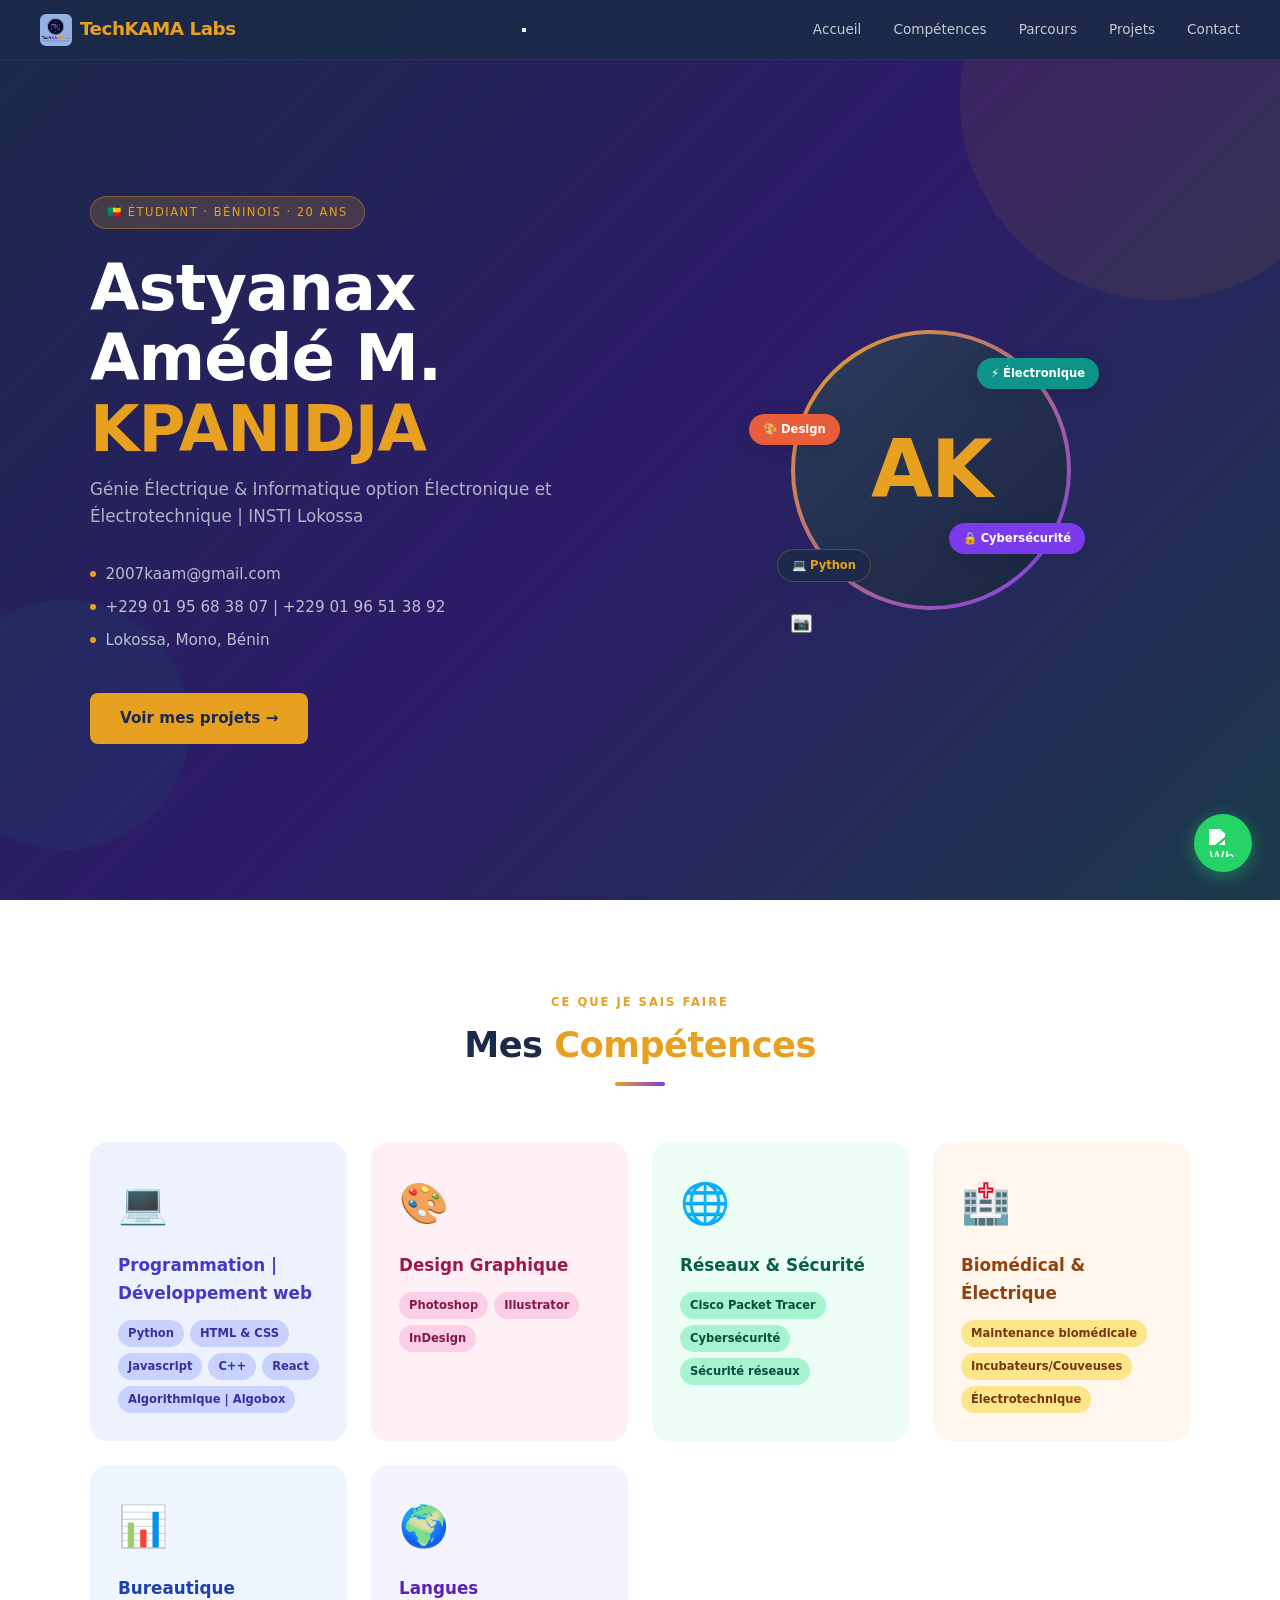
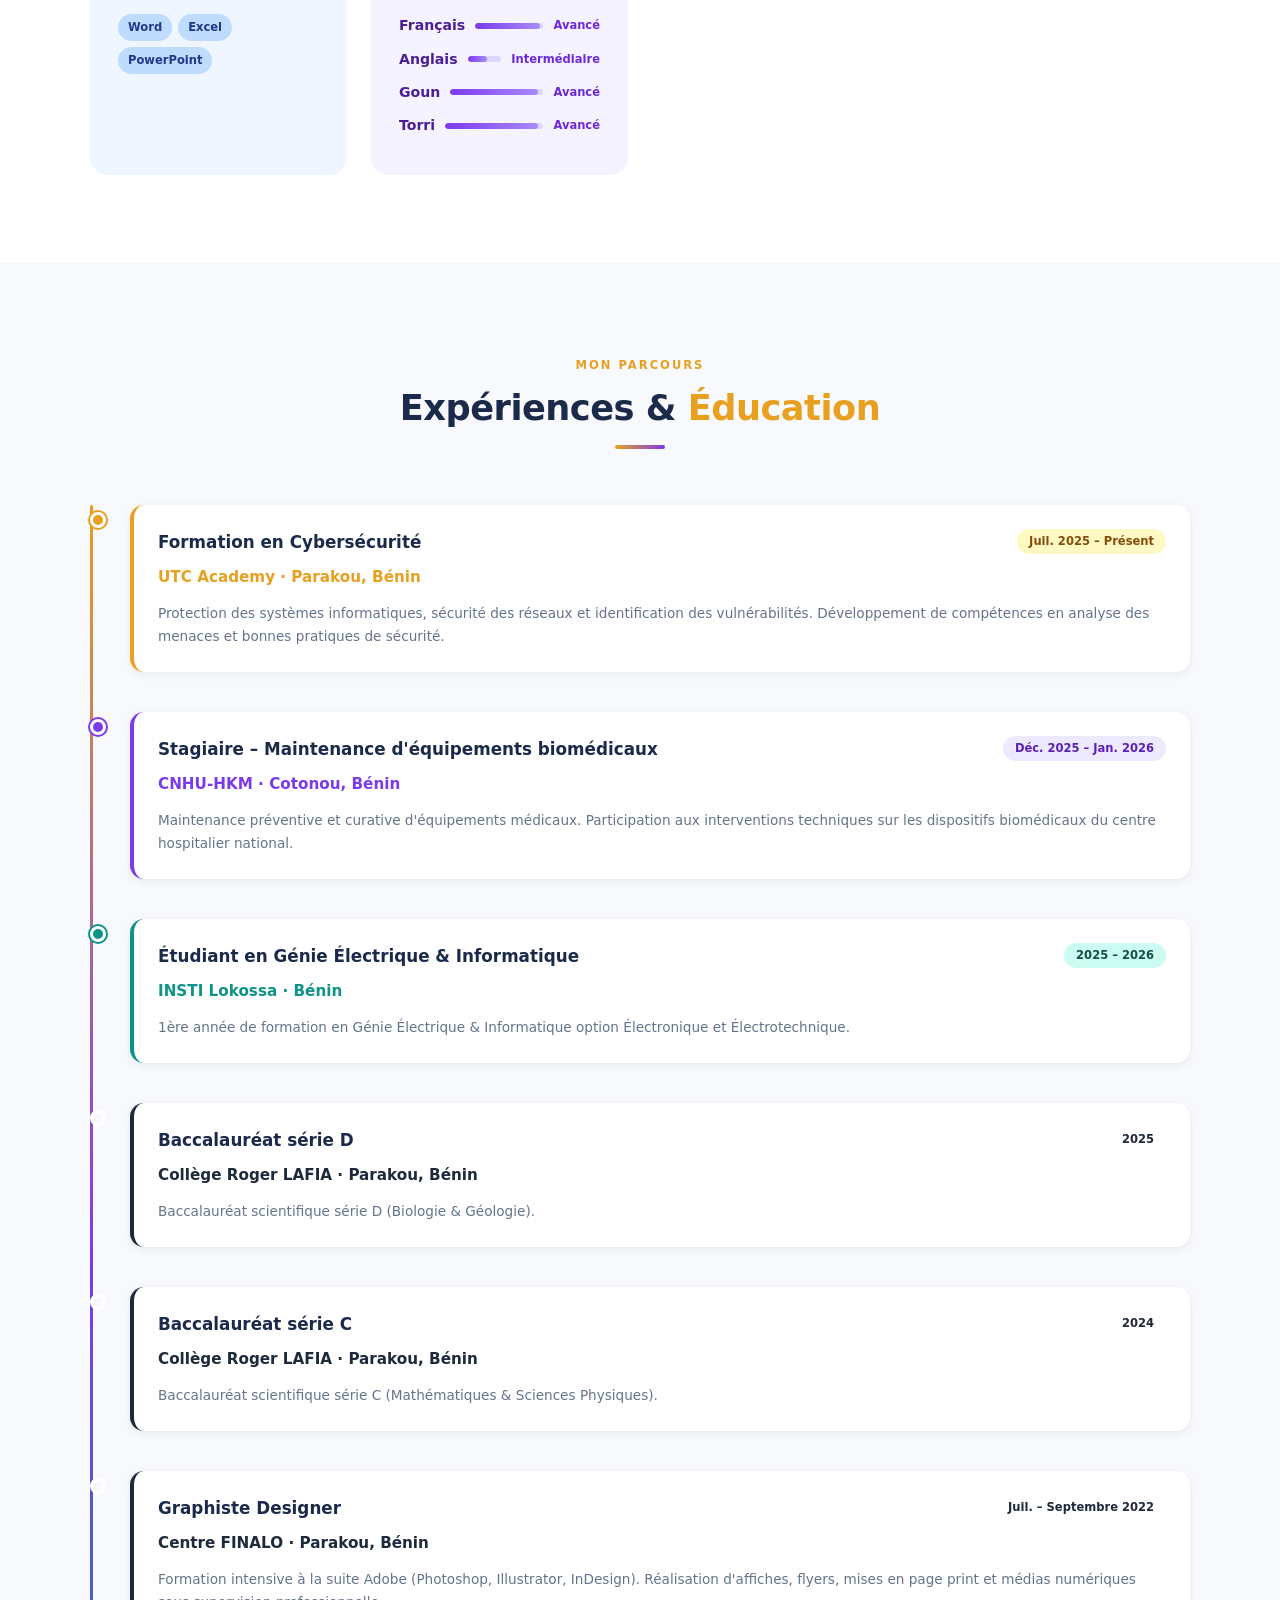
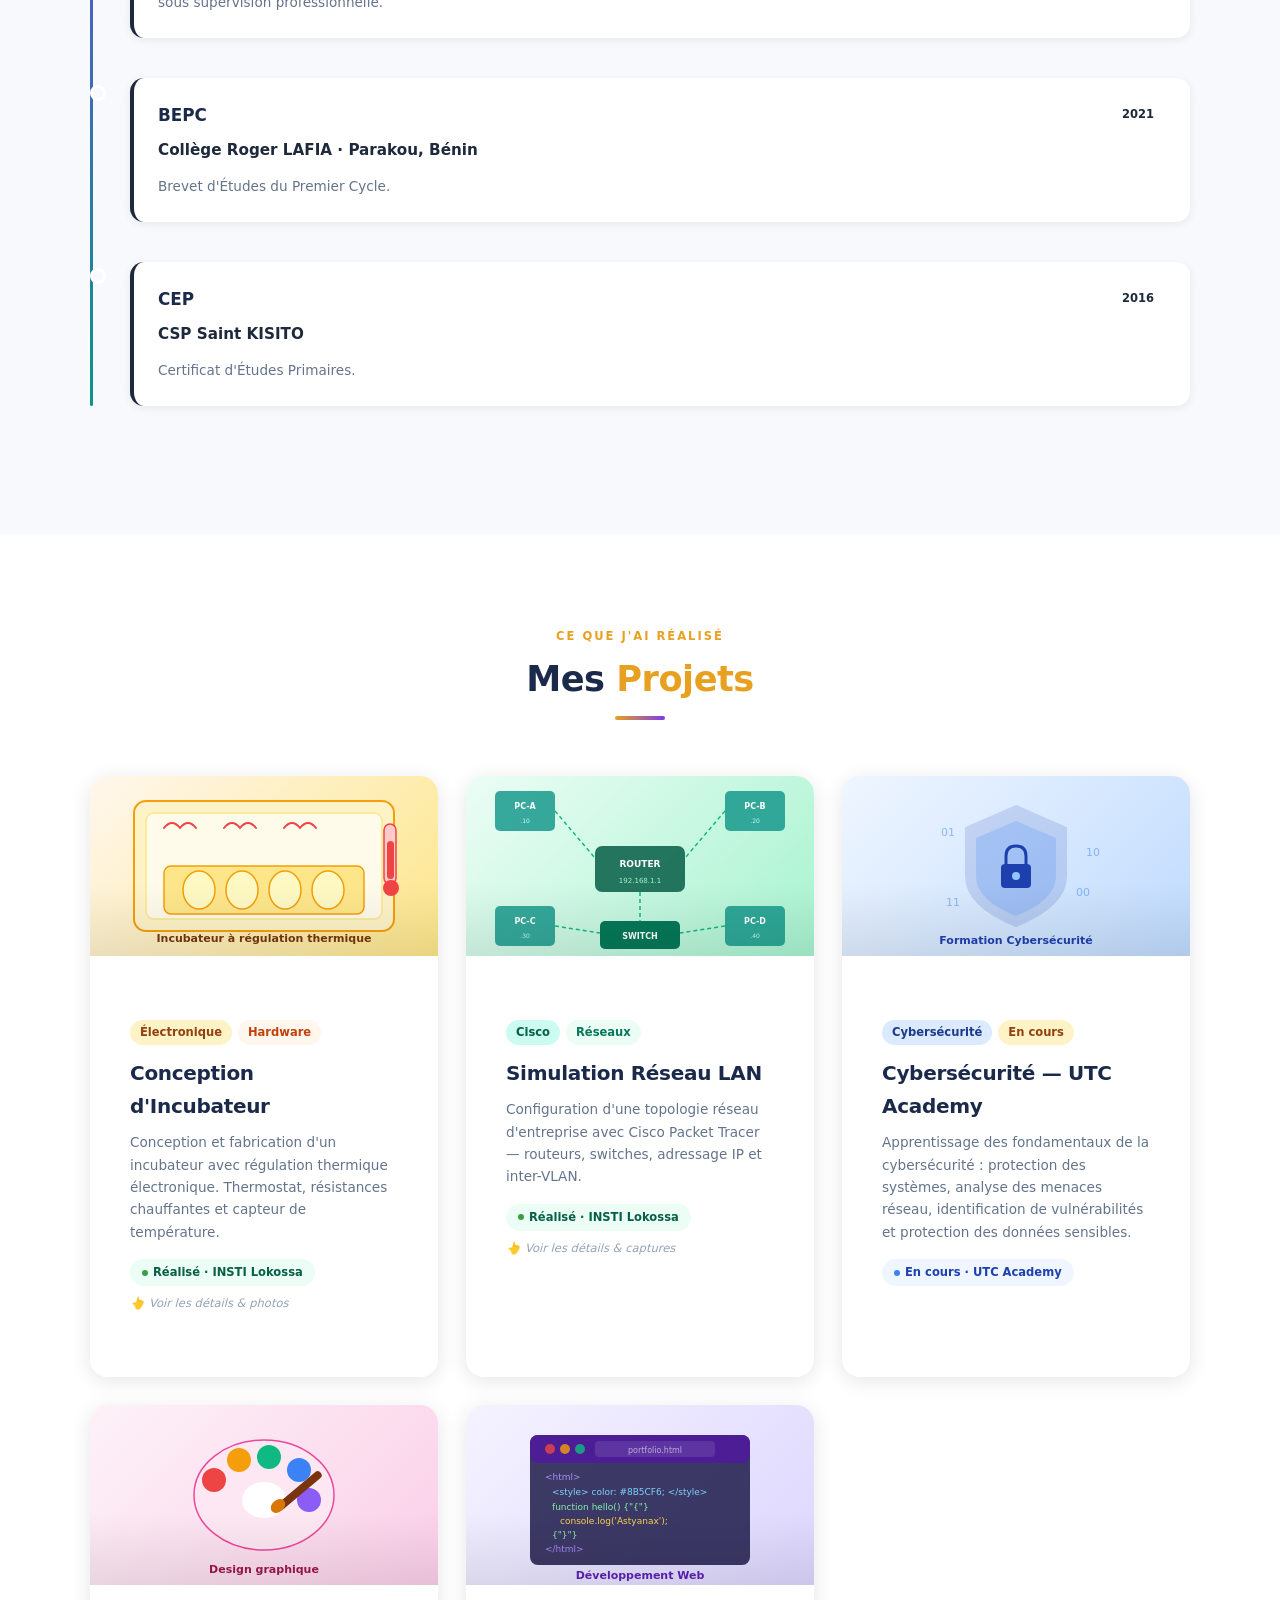
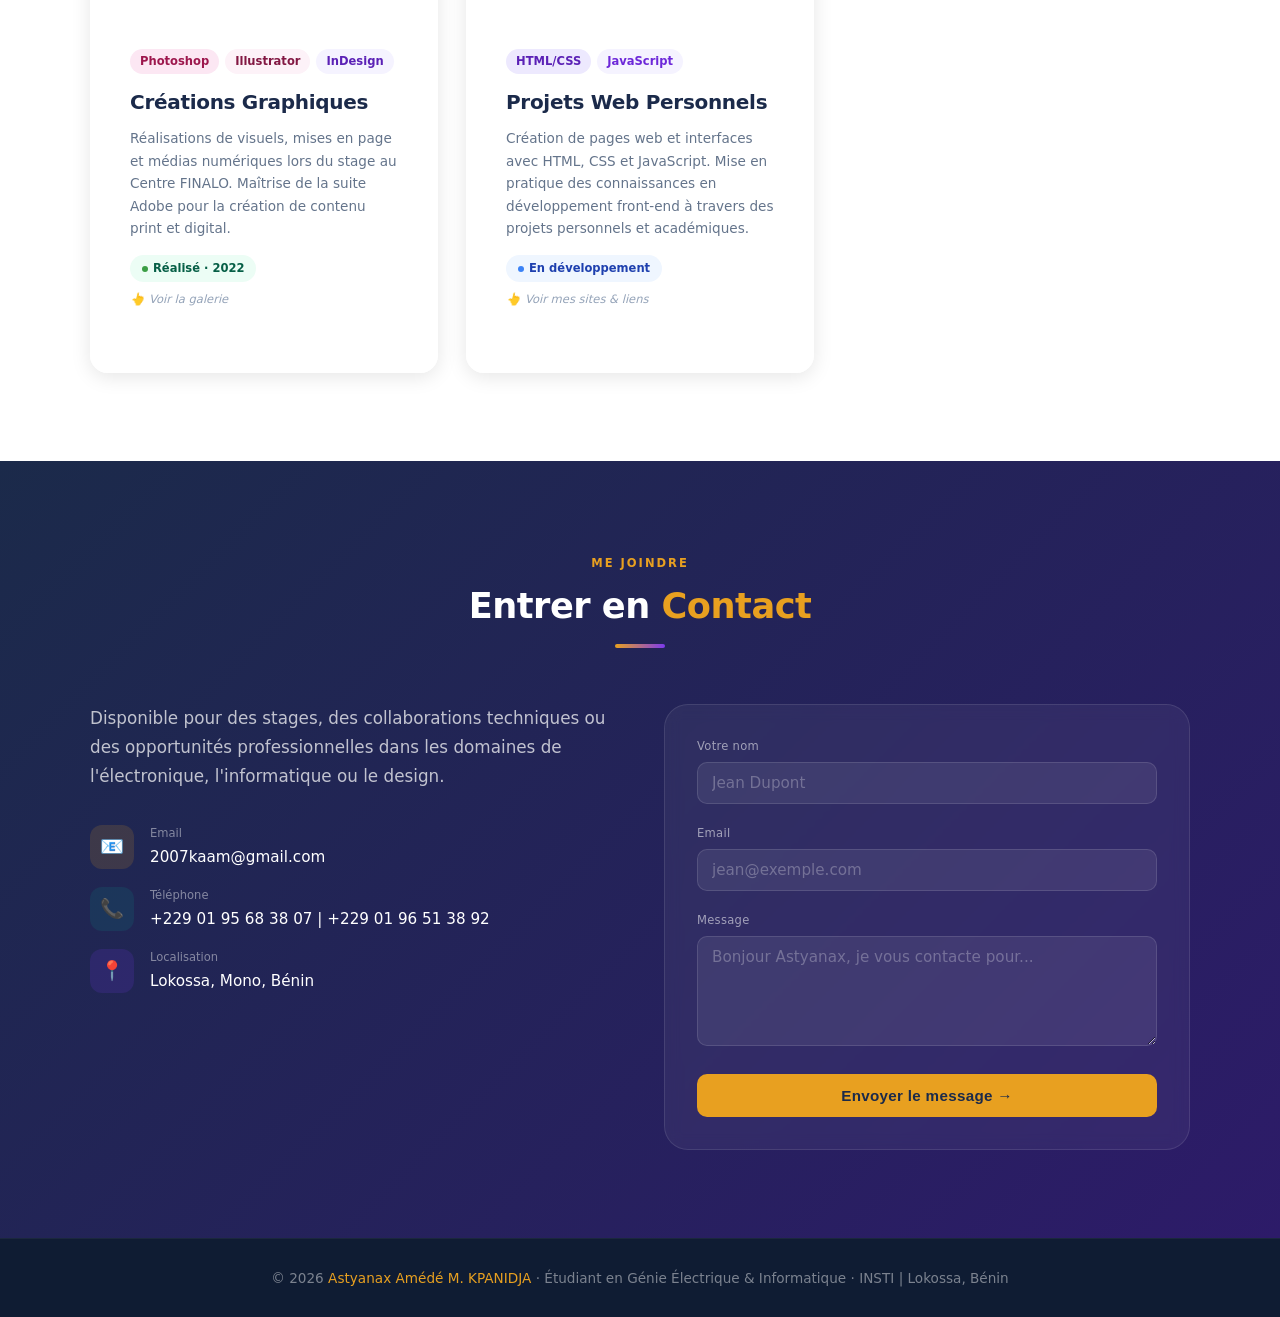
==== index.html @ 6ac546df "premier commit" ====
<!DOCTYPE html>
<html lang="fr">
<head>
<meta charset="UTF-8">
<meta name="viewport" content="width=device-width, initial-scale=1.0">
<title>Astyanax KPANIDJA — Portfolio</title>
<link rel="stylesheet" href="styles.css">
</head>
<body>

<nav>
  <div class="nav-logo">
    <img src="images/KAMA's Logo.png" alt="TechKAMA Labs" class="nav-logo-img">
    <span class="nav-logo-text">TechKAMA Labs</span>
  </div>
  <button class="nav-burger" id="navBurger" onclick="toggleMenu()" aria-label="Menu">
    <span></span><span></span><span></span>
  </button>
  <ul class="nav-links" id="navLinks">
    <li><a href="#accueil" onclick="closeMenu()">Accueil</a></li>
    <li><a href="#competences" onclick="closeMenu()">Compétences</a></li>
    <li><a href="#experiences" onclick="closeMenu()">Parcours</a></li>
    <li><a href="#projets" onclick="closeMenu()">Projets</a></li>
    <li><a href="#contact" onclick="closeMenu()">Contact</a></li>
  </ul>
</nav>

<!-- HERO -->
<section id="accueil">
  <div class="hero-bg-shapes">
    <div class="shape shape-1"></div>
    <div class="shape shape-2"></div>
    <div class="shape shape-3"></div>
  </div>
  <div class="hero-content">
    <div class="hero-text">
      <div class="hero-badge">🇧🇯 Étudiant · Béninois · 20 ans</div>
      <h1 class="hero-name">Astyanax Amédé M.<br><span>KPANIDJA</span></h1>
      <p class="hero-title">Génie Électrique & Informatique option Électronique et Électrotechnique | INSTI Lokossa</p>
      <div class="hero-contacts">
        <div class="hero-contact-item"><span class="dot"></span>2007kaam@gmail.com</div>
        <div class="hero-contact-item"><span class="dot"></span>+229 01 95 68 38 07 | +229 01 96 51 38 92</div>
        <div class="hero-contact-item"><span class="dot"></span>Lokossa, Mono, Bénin</div>
      </div>
      <a href="#projets" class="hero-cta">Voir mes projets →</a>
    </div>
    <div class="hero-visual">
      <div style="position:relative; width:280px; height:280px;">
        <div class="avatar-ring">
          <!-- Photo de profil : remplace le texte "AK" par une vraie photo si tu en as une -->
          <div class="avatar-inner" id="avatarInner">AK</div>
        </div>
        <!-- Bouton discret pour changer la photo -->
        <button class="avatar-change-btn" onclick="document.getElementById('avatarFileInput').click()" title="Changer la photo">📷</button>
        <input type="file" id="avatarFileInput" accept="image/*" style="display:none">
        <div class="floating-badges">
          <div class="fbadge fbadge-1">⚡ Électronique</div>
          <div class="fbadge fbadge-2">🔒 Cybersécurité</div>
          <div class="fbadge fbadge-3">🎨 Design</div>
          <div class="fbadge fbadge-4">💻 Python</div>
        </div>
      </div>
    </div>
  </div>
</section>

<!-- COMPÉTENCES -->
<section id="competences">
  <div class="container">
    <div class="section-header">
      <div class="section-tag">Ce que je sais faire</div>
      <h2 class="section-title">Mes <span>Compétences</span></h2>
      <div class="divider"></div>
    </div>
    <div class="skills-grid">
      <div class="skill-card card-dev">
        <div class="skill-card-icon">💻</div>
        <div class="skill-card-title">Programmation | Développement web</div>
        <div class="skill-tags">
          <span class="skill-tag">Python</span>
          <span class="skill-tag">HTML & CSS</span>
          <span class="skill-tag">Javascript</span>
          <span class="skill-tag">C++</span>
          <span class="skill-tag">React</span>
          <span class="skill-tag">Algorithmique | Algobox</span>
        </div>
      </div>
      <div class="skill-card card-design">
        <div class="skill-card-icon">🎨</div>
        <div class="skill-card-title">Design Graphique</div>
        <div class="skill-tags">
          <span class="skill-tag">Photoshop</span>
          <span class="skill-tag">Illustrator</span>
          <span class="skill-tag">InDesign</span>
        </div>
      </div>
      <div class="skill-card card-reseau">
        <div class="skill-card-icon">🌐</div>
        <div class="skill-card-title">Réseaux & Sécurité</div>
        <div class="skill-tags">
          <span class="skill-tag">Cisco Packet Tracer</span>
          <span class="skill-tag">Cybersécurité</span>
          <span class="skill-tag">Sécurité réseaux</span>
        </div>
      </div>
      <div class="skill-card card-bio">
        <div class="skill-card-icon">🏥</div>
        <div class="skill-card-title">Biomédical & Électrique</div>
        <div class="skill-tags">
          <span class="skill-tag">Maintenance biomédicale</span>
          <span class="skill-tag">Incubateurs/Couveuses</span>
          <span class="skill-tag">Électrotechnique</span>
        </div>
      </div>
      <div class="skill-card card-office">
        <div class="skill-card-icon">📊</div>
        <div class="skill-card-title">Bureautique</div>
        <div class="skill-tags">
          <span class="skill-tag">Word</span>
          <span class="skill-tag">Excel</span>
          <span class="skill-tag">PowerPoint</span>
        </div>
      </div>
      <div class="skill-card card-langues">
        <div class="skill-card-icon">🌍</div>
        <div class="skill-card-title">Langues</div>
        <div class="lang-row">
          <span class="lang-name">Français</span>
          <div class="lang-bar"><div class="lang-fill" style="width:95%"></div></div>
          <span class="lang-level">Avancé</span>
        </div>
        <div class="lang-row">
          <span class="lang-name">Anglais</span>
          <div class="lang-bar"><div class="lang-fill" style="width:55%"></div></div>
          <span class="lang-level">Intermédiaire</span>
        </div>
        <div class="lang-row">
          <span class="lang-name">Goun</span>
          <div class="lang-bar"><div class="lang-fill" style="width:95%"></div></div>
          <span class="lang-level">Avancé</span>
        </div>
        <div class="lang-row">
          <span class="lang-name">Torri</span>
          <div class="lang-bar"><div class="lang-fill" style="width:95%"></div></div>
          <span class="lang-level">Avancé</span>
        </div>
      </div>
    </div>
  </div>
</section>

<!-- EXPÉRIENCES + ÉDUCATION -->
<section id="experiences">
  <div class="container">
    <div class="section-header">
      <div class="section-tag">Mon parcours</div>
      <h2 class="section-title">Expériences & <span>Éducation</span></h2>
      <div class="divider"></div>
    </div>

    <div class="timeline">
      <div class="timeline-item">
        <div class="timeline-dot tl-dot-gold"></div>
        <div class="timeline-card tl-gold">
          <div class="tl-header">
            <div class="tl-title">Formation en Cybersécurité</div>
            <div class="tl-date tl-date-gold">Juil. 2025 – Présent</div>
          </div>
          <div class="tl-org tl-org-gold">UTC Academy · Parakou, Bénin</div>
          <p class="tl-desc">Protection des systèmes informatiques, sécurité des réseaux et identification des vulnérabilités. Développement de compétences en analyse des menaces et bonnes pratiques de sécurité.</p>
        </div>
      </div>

      <div class="timeline-item">
        <div class="timeline-dot tl-dot-purple"></div>
        <div class="timeline-card tl-purple">
          <div class="tl-header">
            <div class="tl-title">Stagiaire – Maintenance d'équipements biomédicaux</div>
            <div class="tl-date tl-date-purple">Déc. 2025 – Jan. 2026</div>
          </div>
          <div class="tl-org tl-org-purple">CNHU-HKM · Cotonou, Bénin</div>
          <p class="tl-desc">Maintenance préventive et curative d'équipements médicaux. Participation aux interventions techniques sur les dispositifs biomédicaux du centre hospitalier national.</p>
        </div>
      </div>

      <div class="timeline-item">
        <div class="timeline-dot tl-dot-teal"></div>
        <div class="timeline-card tl-teal">
          <div class="tl-header">
            <div class="tl-title">Étudiant en Génie Électrique & Informatique</div>
            <div class="tl-date tl-date-teal">2025 – 2026</div>
          </div>
          <div class="tl-org tl-org-teal">INSTI Lokossa · Bénin</div>
          <p class="tl-desc">1ère année de formation en Génie Électrique & Informatique option Électronique et Électrotechnique.</p>
        </div>
      </div>

      <div class="timeline-item">
        <div class="timeline-dot tl-dot-navy"></div>
        <div class="timeline-card tl-navy">
          <div class="tl-header">
            <div class="tl-title">Baccalauréat série D</div>
            <div class="tl-date tl-date-navy">2025</div>
          </div>
          <div class="tl-org tl-org-navy">Collège Roger LAFIA · Parakou, Bénin</div>
          <p class="tl-desc">Baccalauréat scientifique série D (Biologie & Géologie).</p>
        </div>
      </div>

      <div class="timeline-item">
        <div class="timeline-dot tl-dot-navy"></div>
        <div class="timeline-card tl-navy">
          <div class="tl-header">
            <div class="tl-title">Baccalauréat série C</div>
            <div class="tl-date tl-date-navy">2024</div>
          </div>
          <div class="tl-org tl-org-navy">Collège Roger LAFIA · Parakou, Bénin</div>
          <p class="tl-desc">Baccalauréat scientifique série C (Mathématiques & Sciences Physiques).</p>
        </div>
      </div>

      <div class="timeline-item">
        <div class="timeline-dot tl-dot-pink"></div>
        <div class="timeline-card tl-pink">
          <div class="tl-header">
            <div class="tl-title">Graphiste Designer</div>
            <div class="tl-date tl-date-pink">Juil. – Septembre 2022</div>
          </div>
          <div class="tl-org tl-org-pink">Centre FINALO · Parakou, Bénin</div>
          <p class="tl-desc">Formation intensive à la suite Adobe (Photoshop, Illustrator, InDesign). Réalisation d'affiches, flyers, mises en page print et médias numériques sous supervision professionnelle.</p>
        </div>
      </div>

      <div class="timeline-item">
        <div class="timeline-dot tl-dot-navy"></div>
        <div class="timeline-card tl-navy">
          <div class="tl-header">
            <div class="tl-title">BEPC</div>
            <div class="tl-date tl-date-navy">2021</div>
          </div>
          <div class="tl-org tl-org-navy">Collège Roger LAFIA · Parakou, Bénin</div>
          <p class="tl-desc">Brevet d'Études du Premier Cycle.</p>
        </div>
      </div>

      <div class="timeline-item">
        <div class="timeline-dot tl-dot-navy"></div>
        <div class="timeline-card tl-navy">
          <div class="tl-header">
            <div class="tl-title">CEP</div>
            <div class="tl-date tl-date-navy">2016</div>
          </div>
          <div class="tl-org tl-org-navy">CSP Saint KISITO</div>
          <p class="tl-desc">Certificat d'Études Primaires.</p>
        </div>
      </div>

    </div>
  </div>
</section>

<!-- PROJETS -->
<section id="projets">
  <div class="container">
    <div class="section-header">
      <div class="section-tag">Ce que j'ai réalisé</div>
      <h2 class="section-title">Mes <span>Projets</span></h2>
      <div class="divider"></div>
    </div>
    <div class="projects-grid">

      <!-- Incubateur -->
      <a href="projet_incubateur.html" class="project-card">
        <div class="project-visual" style="background: linear-gradient(135deg, #FFF7ED, #FDE68A);">
          <svg viewBox="0 0 320 180" xmlns="http://www.w3.org/2000/svg">
            <rect x="30" y="25" width="260" height="130" rx="12" fill="#FEF3C7" stroke="#F59E0B" stroke-width="2"/>
            <rect x="42" y="37" width="236" height="106" rx="8" fill="#FFFBEB" stroke="#FDE68A" stroke-width="1.5"/>
            <path d="M60 52 Q68 42 76 52 Q84 42 92 52" stroke="#EF4444" stroke-width="2" fill="none" stroke-linecap="round"/>
            <path d="M120 52 Q128 42 136 52 Q144 42 152 52" stroke="#EF4444" stroke-width="2" fill="none" stroke-linecap="round"/>
            <path d="M180 52 Q188 42 196 52 Q204 42 212 52" stroke="#EF4444" stroke-width="2" fill="none" stroke-linecap="round"/>
            <rect x="60" y="90" width="200" height="48" rx="7" fill="#FDE68A" stroke="#F59E0B" stroke-width="1.5"/>
            <ellipse cx="95" cy="114" rx="16" ry="19" fill="#FEF9C3" stroke="#F59E0B" stroke-width="1.5"/>
            <ellipse cx="138" cy="114" rx="16" ry="19" fill="#FEF9C3" stroke="#F59E0B" stroke-width="1.5"/>
            <ellipse cx="181" cy="114" rx="16" ry="19" fill="#FEF9C3" stroke="#F59E0B" stroke-width="1.5"/>
            <ellipse cx="224" cy="114" rx="16" ry="19" fill="#FEF9C3" stroke="#F59E0B" stroke-width="1.5"/>
            <rect x="280" y="48" width="12" height="60" rx="6" fill="#FECACA" stroke="#EF4444" stroke-width="1.5"/>
            <rect x="283" y="65" width="7" height="38" rx="3.5" fill="#EF4444"/>
            <circle cx="287" cy="112" r="8" fill="#EF4444"/>
            <text x="160" y="166" fill="#78350F" font-size="11" text-anchor="middle" font-weight="800">Incubateur à régulation thermique</text>
          </svg>
        </div>
        <div class="project-body">
          <div class="project-tags">
            <span class="project-tag" style="background:#FEF3C7; color:#92400E;">Électronique</span>
            <span class="project-tag" style="background:#FFF7ED; color:#C2410C;">Hardware</span>
          </div>
          <div class="project-name">Conception d'Incubateur</div>
          <p class="project-desc">Conception et fabrication d'un incubateur avec régulation thermique électronique. Thermostat, résistances chauffantes et capteur de température.</p>
          <div class="project-status status-done"><span class="status-dot dot-done"></span>Réalisé · INSTI Lokossa</div>
          <div class="click-hint"><span class="click-hint-icon">👆</span>Voir les détails & photos</div>
        </div>
      </a>

      <!-- Réseau -->
      <a href="projet_reseau.html" class="project-card">
        <div class="project-visual" style="background: linear-gradient(135deg, #ECFDF5, #A7F3D0);">
          <svg viewBox="0 0 320 180" xmlns="http://www.w3.org/2000/svg">
            <rect x="115" y="70" width="90" height="46" rx="7" fill="#065F46" opacity="0.85"/>
            <text x="160" y="91" fill="#fff" font-size="9" text-anchor="middle" font-weight="700">ROUTER</text>
            <text x="160" y="107" fill="#A7F3D0" font-size="7" text-anchor="middle">192.168.1.1</text>
            <rect x="120" y="145" width="80" height="28" rx="5" fill="#047857"/>
            <text x="160" y="163" fill="#fff" font-size="8" text-anchor="middle" font-weight="600">SWITCH</text>
            <rect x="15" y="15" width="60" height="40" rx="5" fill="#0D9488" opacity="0.8"/>
            <text x="45" y="33" fill="#fff" font-size="8" text-anchor="middle" font-weight="600">PC-A</text>
            <text x="45" y="47" fill="#CCFBF1" font-size="6" text-anchor="middle">.10</text>
            <rect x="245" y="15" width="60" height="40" rx="5" fill="#0D9488" opacity="0.8"/>
            <text x="275" y="33" fill="#fff" font-size="8" text-anchor="middle" font-weight="600">PC-B</text>
            <text x="275" y="47" fill="#CCFBF1" font-size="6" text-anchor="middle">.20</text>
            <rect x="15" y="130" width="60" height="40" rx="5" fill="#0D9488" opacity="0.8"/>
            <text x="45" y="148" fill="#fff" font-size="8" text-anchor="middle" font-weight="600">PC-C</text>
            <text x="45" y="162" fill="#CCFBF1" font-size="6" text-anchor="middle">.30</text>
            <rect x="245" y="130" width="60" height="40" rx="5" fill="#0D9488" opacity="0.8"/>
            <text x="275" y="148" fill="#fff" font-size="8" text-anchor="middle" font-weight="600">PC-D</text>
            <text x="275" y="162" fill="#CCFBF1" font-size="6" text-anchor="middle">.40</text>
            <line x1="75" y1="35" x2="115" y2="82" stroke="#10B981" stroke-width="1.5" stroke-dasharray="4,3"/>
            <line x1="245" y1="35" x2="205" y2="82" stroke="#10B981" stroke-width="1.5" stroke-dasharray="4,3"/>
            <line x1="75" y1="150" x2="120" y2="157" stroke="#10B981" stroke-width="1.5" stroke-dasharray="4,3"/>
            <line x1="245" y1="150" x2="200" y2="157" stroke="#10B981" stroke-width="1.5" stroke-dasharray="4,3"/>
            <line x1="160" y1="116" x2="160" y2="145" stroke="#10B981" stroke-width="1.5" stroke-dasharray="4,3"/>
          </svg>
        </div>
        <div class="project-body">
          <div class="project-tags">
            <span class="project-tag" style="background:#CCFBF1; color:#065F46;">Cisco</span>
            <span class="project-tag" style="background:#ECFDF5; color:#047857;">Réseaux</span>
          </div>
          <div class="project-name">Simulation Réseau LAN</div>
          <p class="project-desc">Configuration d'une topologie réseau d'entreprise avec Cisco Packet Tracer — routeurs, switches, adressage IP et inter-VLAN.</p>
          <div class="project-status status-done"><span class="status-dot dot-done"></span>Réalisé · INSTI Lokossa</div>
          <div class="click-hint"><span class="click-hint-icon">👆</span>Voir les détails & captures</div>
        </div>
      </a>

      <!-- Cybersécurité -->
      <div class="project-card project-card-nolink">
        <div class="project-visual" style="background: linear-gradient(135deg, #EFF6FF, #BFDBFE);">
          <svg viewBox="0 0 320 180" xmlns="http://www.w3.org/2000/svg">
            <path d="M160 30 L210 52 L210 100 Q210 130 160 150 Q110 130 110 100 L110 52 Z" fill="#1E40AF" opacity="0.15" stroke="#1E40AF" stroke-width="2"/>
            <path d="M160 45 L200 62 L200 100 Q200 124 160 140 Q120 124 120 100 L120 62 Z" fill="#3B82F6" opacity="0.2"/>
            <rect x="145" y="88" width="30" height="24" rx="4" fill="#1E40AF"/>
            <path d="M150 88 L150 80 Q150 70 160 70 Q170 70 170 80 L170 88" fill="none" stroke="#1E40AF" stroke-width="3" stroke-linecap="round"/>
            <circle cx="160" cy="100" r="4" fill="#93C5FD"/>
            <text x="85" y="60" fill="#3B82F6" font-size="11" opacity="0.5">01</text>
            <text x="230" y="80" fill="#3B82F6" font-size="11" opacity="0.5">10</text>
            <text x="90" y="130" fill="#3B82F6" font-size="11" opacity="0.5">11</text>
            <text x="220" y="120" fill="#3B82F6" font-size="11" opacity="0.5">00</text>
            <text x="160" y="168" fill="#1E40AF" font-size="11" text-anchor="middle" font-weight="700">Formation Cybersécurité</text>
          </svg>
        </div>
        <div class="project-body">
          <div class="project-tags">
            <span class="project-tag" style="background:#DBEAFE; color:#1E3A8A;">Cybersécurité</span>
            <span class="project-tag" style="background:#FEF3C7; color:#92400E;">En cours</span>
          </div>
          <div class="project-name">Cybersécurité — UTC Academy</div>
          <p class="project-desc">Apprentissage des fondamentaux de la cybersécurité : protection des systèmes, analyse des menaces réseau, identification de vulnérabilités et protection des données sensibles.</p>
          <div class="project-status status-progress"><span class="status-dot dot-progress"></span>En cours · UTC Academy</div>
        </div>
      </div>

      <!-- Design graphique -->
      <a href="projet_design.html" class="project-card">
        <div class="project-visual" style="background: linear-gradient(135deg, #FDF2F8, #FBCFE8);">
          <svg viewBox="0 0 320 180" xmlns="http://www.w3.org/2000/svg">
            <ellipse cx="160" cy="90" rx="70" ry="55" fill="#FCE7F3" stroke="#EC4899" stroke-width="1.5"/>
            <ellipse cx="160" cy="95" rx="22" ry="18" fill="white"/>
            <circle cx="110" cy="75" r="12" fill="#EF4444"/>
            <circle cx="135" cy="55" r="12" fill="#F59E0B"/>
            <circle cx="165" cy="52" r="12" fill="#10B981"/>
            <circle cx="195" cy="65" r="12" fill="#3B82F6"/>
            <circle cx="205" cy="95" r="12" fill="#8B5CF6"/>
            <rect x="172" y="100" width="55" height="8" rx="4" fill="#78350F" transform="rotate(-40 172 100)"/>
            <ellipse cx="174" cy="101" rx="8" ry="6" fill="#D97706" transform="rotate(-40 174 101)"/>
            <text x="160" y="168" fill="#9D174D" font-size="11" text-anchor="middle" font-weight="700">Design graphique</text>
          </svg>
        </div>
        <div class="project-body">
          <div class="project-tags">
            <span class="project-tag" style="background:#FCE7F3; color:#9D174D;">Photoshop</span>
            <span class="project-tag" style="background:#FDF2F8; color:#831843;">Illustrator</span>
            <span class="project-tag" style="background:#F5F3FF; color:#5B21B6;">InDesign</span>
          </div>
          <div class="project-name">Créations Graphiques</div>
          <p class="project-desc">Réalisations de visuels, mises en page et médias numériques lors du stage au Centre FINALO. Maîtrise de la suite Adobe pour la création de contenu print et digital.</p>
          <div class="project-status status-done"><span class="status-dot dot-done"></span>Réalisé · 2022</div>
          <div class="click-hint"><span class="click-hint-icon">👆</span>Voir la galerie</div>
        </div>
      </a>

      <!-- Web dev -->
      <a href="projet_web.html" class="project-card">
        <div class="project-visual" style="background: linear-gradient(135deg, #F5F3FF, #DDD6FE);">
          <svg viewBox="0 0 320 180" xmlns="http://www.w3.org/2000/svg">
            <rect x="50" y="30" width="220" height="130" rx="8" fill="#1E1B4B" opacity="0.85"/>
            <rect x="50" y="30" width="220" height="28" rx="8" fill="#4C1D95"/>
            <circle cx="70" cy="44" r="5" fill="#EF4444" opacity="0.8"/>
            <circle cx="85" cy="44" r="5" fill="#F59E0B" opacity="0.8"/>
            <circle cx="100" cy="44" r="5" fill="#10B981" opacity="0.8"/>
            <rect x="115" y="36" width="120" height="16" rx="4" fill="rgba(255,255,255,0.1)"/>
            <text x="175" y="48" fill="rgba(255,255,255,0.6)" font-size="8" text-anchor="middle">portfolio.html</text>
            <text x="65" y="75" fill="#A78BFA" font-size="9">&lt;html&gt;</text>
            <text x="72" y="90" fill="#7DD3FC" font-size="9">&lt;style&gt; color: #8B5CF6; &lt;/style&gt;</text>
            <text x="72" y="105" fill="#86EFAC" font-size="9">function hello() {"{"}</text>
            <text x="80" y="119" fill="#FCD34D" font-size="9">console.log('Astyanax');</text>
            <text x="72" y="133" fill="#86EFAC" font-size="9">{"}"}</text>
            <text x="65" y="147" fill="#A78BFA" font-size="9">&lt;/html&gt;</text>
            <text x="160" y="174" fill="#5B21B6" font-size="11" text-anchor="middle" font-weight="700">Développement Web</text>
          </svg>
        </div>
        <div class="project-body">
          <div class="project-tags">
            <span class="project-tag" style="background:#EDE9FE; color:#5B21B6;">HTML/CSS</span>
            <span class="project-tag" style="background:#F5F3FF; color:#6D28D9;">JavaScript</span>
          </div>
          <div class="project-name">Projets Web Personnels</div>
          <p class="project-desc">Création de pages web et interfaces avec HTML, CSS et JavaScript. Mise en pratique des connaissances en développement front-end à travers des projets personnels et académiques.</p>
          <div class="project-status status-progress"><span class="status-dot dot-progress"></span>En développement</div>
          <div class="click-hint"><span class="click-hint-icon">👆</span>Voir mes sites & liens</div>
        </div>
      </a>

    </div>
  </div>
</section>

<!-- CONTACT -->
<section id="contact">
  <div class="container">
    <div class="section-header">
      <div class="section-tag">Me joindre</div>
      <h2 class="section-title">Entrer en <span>Contact</span></h2>
      <div class="divider"></div>
    </div>
    <div class="contact-grid">
      <div class="contact-info">
        <p class="contact-intro">Disponible pour des stages, des collaborations techniques ou des opportunités professionnelles dans les domaines de l'électronique, l'informatique ou le design.</p>
        <div class="contact-items">
          <div class="contact-item">
            <div class="contact-icon ci-gold">📧</div>
            <div>
              <div class="contact-label">Email</div>
              <div class="contact-value">2007kaam@gmail.com</div>
            </div>
          </div>
          <div class="contact-item">
            <div class="contact-icon ci-teal">📞</div>
            <div>
              <div class="contact-label">Téléphone</div>
              <div class="contact-value">+229 01 95 68 38 07 | +229 01 96 51 38 92</div>
            </div>
          </div>
          <div class="contact-item">
            <div class="contact-icon ci-purple">📍</div>
            <div>
              <div class="contact-label">Localisation</div>
              <div class="contact-value">Lokossa, Mono, Bénin</div>
            </div>
          </div>
        </div>
      </div>
      <div class="contact-form-wrapper">
        <div class="form-group">
          <label>Votre nom</label>
          <input type="text" placeholder="Jean Dupont">
        </div>
        <div class="form-group">
          <label>Email</label>
          <input type="email" placeholder="jean@exemple.com">
        </div>
        <div class="form-group">
          <label>Message</label>
          <textarea placeholder="Bonjour Astyanax, je vous contacte pour..."></textarea>
        </div>
        <button class="submit-btn" onclick="alert('Merci pour votre message ! Pour fonctionner, ce formulaire doit être connecté à un service d\'envoi email.')">Envoyer le message →</button>
      </div>
    </div>
  </div>
</section>

<footer>
  <p>© 2026 <span>Astyanax Amédé M. KPANIDJA</span> · Étudiant en Génie Électrique & Informatique · INSTI | Lokossa, Bénin</p>
</footer>

<script>
  // ====== MENU BURGER MOBILE ======
  function toggleMenu() {
    document.getElementById('navLinks').classList.toggle('open');
    document.getElementById('navBurger').classList.toggle('active');
  }
  function closeMenu() {
    document.getElementById('navLinks').classList.remove('open');
    document.getElementById('navBurger').classList.remove('active');
  }

  // ====== PHOTO DE PROFIL ======
  document.getElementById('avatarFileInput').addEventListener('change', function () {
    const file = this.files[0];
    if (!file) return;
    const reader = new FileReader();
    reader.onload = function (e) {
      const avatar = document.getElementById('avatarInner');
      avatar.style.backgroundImage = `url('${e.target.result}')`;
      avatar.style.backgroundSize = 'cover';
      avatar.style.backgroundPosition = 'center';
      avatar.textContent = '';
    };
    reader.readAsDataURL(file);
    this.value = '';
  });
</script>

<!-- ═══ BOUTON WHATSAPP FLOTTANT ═══ -->

<!-- ═══ BOUTON WHATSAPP FLOTTANT ═══ -->

<a  class="wa-float"
  href="https://wa.me/2290195683807?text=Bonjour%20TechKAMA%20Labs%2C%20je%20vous%20contacte%20depuis%20votre%20portfolio."
  target="_blank"
  rel="noopener noreferrer"
  aria-label="Contacter sur WhatsApp"
>
  <img
    src="https://cdn.jsdelivr.net/npm/simple-icons@v9/icons/whatsapp.svg"
    width="28"
    height="28"
    alt="WhatsApp"
    style="filter: brightness(0) invert(1); display:block;"
  >
  <span class="wa-tooltip">Discutons sur WhatsApp !</span>
</a>

<style>
.wa-float {
  position: fixed;
  bottom: 28px;
  right: 28px;
  z-index: 9999;
  width: 58px;
  height: 58px;
  background: #25D366;
  border-radius: 50%;
  display: flex;
  align-items: center;
  justify-content: center;
  box-shadow: 0 4px 18px rgba(37,211,102,0.45);
  text-decoration: none;
  transition: transform 0.22s cubic-bezier(0.4,0,0.2,1),
              box-shadow 0.22s cubic-bezier(0.4,0,0.2,1);
  animation: waPop 0.5s 1.2s cubic-bezier(0.4,0,0.2,1) both;
}
.wa-float:hover {
  transform: scale(1.12) translateY(-3px);
  box-shadow: 0 8px 28px rgba(37,211,102,0.6);
}
.wa-tooltip {
  position: absolute;
  right: 68px;
  background: #1a1a1a;
  color: #fff;
  font-size: 0.78rem;
  font-weight: 600;
  white-space: nowrap;
  padding: 6px 12px;
  border-radius: 8px;
  pointer-events: none;
  opacity: 0;
  transform: translateX(6px);
  transition: opacity 0.18s ease, transform 0.18s ease;
  font-family: 'Segoe UI', system-ui, sans-serif;
}
.wa-tooltip::after {
  content: '';
  position: absolute;
  right: -6px;
  top: 50%;
  transform: translateY(-50%);
  border: 6px solid transparent;
  border-left-color: #1a1a1a;
  border-right: none;
}
.wa-float:hover .wa-tooltip {
  opacity: 1;
  transform: translateX(0);
}
@keyframes waPop {
  from { opacity: 0; transform: scale(0.5); }
  to   { opacity: 1; transform: scale(1); }
}
@media (max-width: 480px) {
  .wa-float { bottom: 18px; right: 18px; width: 52px; height: 52px; }
  .wa-tooltip { display: none; }
}
</style>
<!-- ═══════════════════════════════════ -->

</body>
</html>
---- styles.css ----
/* ============================================
   PORTFOLIO — ASTYANAX KPANIDJA
   styles.css — Feuille de styles partagée
   v2 : responsive mobile amélioré · typographie
        · animations & transitions enrichies
   ============================================ */

/* ── VARIABLES ── */
:root {
  --navy:        #1B2A4A;
  --gold:        #E8A020;
  --purple:      #7C3AED;
  --teal:        #0D9488;
  --coral:       #E85D3A;
  --pink:        #D4537E;
  --green:       #3B9E45;
  --amber:       #F59E0B;
  --light:       #F8F9FC;
  --white:       #FFFFFF;
  --gray:        #64748B;
  --dark:        #1E293B;

  /* Page accent (overridden per page) */
  --accent:      var(--gold);
  --accent-bg:   #FEF9C3;
  --accent-text: #92400E;

  /* Transitions globales */
  --transition-fast:   0.18s ease;
  --transition-normal: 0.28s cubic-bezier(0.4, 0, 0.2, 1);
  --transition-slow:   0.45s cubic-bezier(0.4, 0, 0.2, 1);

  /* Ombres */
  --shadow-sm:  0 2px 8px rgba(0,0,0,0.07);
  --shadow-md:  0 4px 20px rgba(0,0,0,0.10);
  --shadow-lg:  0 12px 40px rgba(0,0,0,0.15);
  --shadow-xl:  0 20px 60px rgba(0,0,0,0.18);

  /* Typographie — tailles fluides */
  --text-xs:   0.72rem;
  --text-sm:   0.85rem;
  --text-base: 0.95rem;
  --text-lg:   1.05rem;
  --text-xl:   1.25rem;
  --text-2xl:  1.6rem;
  --text-3xl:  2.2rem;
  --text-hero: clamp(2.4rem, 5vw, 4rem);

  /* Rayons */
  --radius-sm:  8px;
  --radius-md:  14px;
  --radius-lg:  18px;
  --radius-xl:  24px;
  --radius-full: 9999px;
}

/* ── RESET ── */
*, *::before, *::after { margin: 0; padding: 0; box-sizing: border-box; }
html { scroll-behavior: smooth; }
body {
  font-family: 'Segoe UI', system-ui, -apple-system, sans-serif;
  background: var(--light);
  color: var(--dark);
  line-height: 1.65;
  -webkit-font-smoothing: antialiased;
}

/* ── SCROLL REVEAL (classe ajoutée par JS optionnel) ── */
.reveal {
  opacity: 0;
  transform: translateY(24px);
  transition: opacity var(--transition-slow), transform var(--transition-slow);
}
.reveal.visible {
  opacity: 1;
  transform: translateY(0);
}

/* ══════════════════════════════════════════
   NAV
══════════════════════════════════════════ */
nav {
  position: fixed; top: 0; width: 100%; z-index: 100;
  background: rgba(27,42,74,0.97);
  backdrop-filter: blur(12px);
  -webkit-backdrop-filter: blur(12px);
  display: flex; justify-content: space-between; align-items: center;
  padding: 0 2.5rem; height: 60px;
  border-bottom: 1px solid rgba(255,255,255,0.05);
}
.nav-logo {
  font-weight: 800;
  font-size: 1.15rem;
  letter-spacing: -0.5px;
  color: var(--gold);
  display: flex;
  align-items: center;
  gap: 8px;
  transition: opacity var(--transition-fast);
  flex-shrink: 0;
}
.nav-logo:hover { opacity: 0.85; }
.nav-logo-img {
  height: 32px;
  width: auto;
  max-width: 32px;
  object-fit: contain;
  border-radius: 6px;
  display: block;
}
.nav-logo-text {
  color: var(--gold);
  font-weight: 800;
  font-size: 1.15rem;
}

.nav-links { display: flex; gap: 2rem; list-style: none; }
.nav-links a {
  color: rgba(255,255,255,0.75);
  text-decoration: none;
  font-size: var(--text-sm);
  font-weight: 500;
  position: relative;
  padding-bottom: 3px;
  transition: color var(--transition-fast);
}
.nav-links a::after {
  content: '';
  position: absolute; left: 0; bottom: 0;
  width: 0; height: 2px;
  background: var(--gold);
  border-radius: 2px;
  transition: width var(--transition-normal);
}
.nav-links a:hover { color: var(--gold); }
.nav-links a:hover::after { width: 100%; }

.nav-back {
  color: rgba(255,255,255,0.75);
  text-decoration: none;
  font-size: var(--text-sm);
  font-weight: 500;
  display: flex; align-items: center; gap: 6px;
  transition: color var(--transition-fast), transform var(--transition-fast);
}
.nav-back:hover { color: var(--accent); transform: translateX(-3px); }

/* ══════════════════════════════════════════
   HERO — PAGE D'ACCUEIL
══════════════════════════════════════════ */
#accueil {
  min-height: 100vh; display: flex; align-items: center;
  background: linear-gradient(135deg, #1B2A4A 0%, #2D1B69 50%, #1B3A4A 100%);
  padding: 80px 2.5rem 2.5rem;
  position: relative; overflow: hidden;
}
.hero-bg-shapes { position: absolute; inset: 0; pointer-events: none; }
.shape {
  position: absolute; border-radius: 50%; opacity: 0.08;
  animation: float 8s ease-in-out infinite;
  will-change: transform;
}
.shape-1 { width: 400px; height: 400px; background: var(--gold);   top: -100px; right: -80px;  animation-delay: 0s; }
.shape-2 { width: 250px; height: 250px; background: var(--teal);   bottom: 50px; left: -60px;  animation-delay: 2s; }
.shape-3 { width: 180px; height: 180px; background: var(--purple); top: 40%; right: 20%;       animation-delay: 4s; }

@keyframes float {
  0%, 100% { transform: translateY(0) rotate(0deg); }
  50%       { transform: translateY(-22px) rotate(6deg); }
}

.hero-content {
  max-width: 1100px; margin: 0 auto;
  display: grid; grid-template-columns: 1fr 1fr;
  gap: 4rem; align-items: center; width: 100%;
}
.hero-text { position: relative; z-index: 1; }
.hero-badge {
  display: inline-block;
  background: rgba(232,160,32,0.18);
  border: 1px solid rgba(232,160,32,0.4);
  color: var(--gold);
  padding: 6px 16px; border-radius: var(--radius-full);
  font-size: var(--text-xs); letter-spacing: 1.5px;
  margin-bottom: 1.5rem; text-transform: uppercase;
  animation: fadeSlideDown 0.6s var(--transition-slow) both;
}
.hero-name {
  font-size: var(--text-hero);
  font-weight: 800; color: #fff; line-height: 1.1;
  margin-bottom: 0.75rem;
  animation: fadeSlideDown 0.6s 0.1s var(--transition-slow) both;
  letter-spacing: -1px;
}
.hero-name span { color: var(--gold); }
.hero-title {
  font-size: var(--text-lg);
  color: rgba(255,255,255,0.65);
  margin-bottom: 2rem;
  animation: fadeSlideDown 0.6s 0.2s var(--transition-slow) both;
  line-height: 1.6;
}
.hero-contacts {
  display: flex; flex-direction: column; gap: 0.5rem;
  margin-bottom: 2.5rem;
  animation: fadeSlideDown 0.6s 0.3s var(--transition-slow) both;
}
.hero-contact-item { display: flex; align-items: center; gap: 0.6rem; color: rgba(255,255,255,0.7); font-size: var(--text-base); }
.hero-contact-item .dot { width: 6px; height: 6px; border-radius: 50%; background: var(--gold); flex-shrink: 0; }
.hero-cta {
  display: inline-block; background: var(--gold); color: var(--navy);
  font-weight: 700; padding: 13px 30px; border-radius: var(--radius-sm);
  text-decoration: none; font-size: var(--text-base);
  transition: transform var(--transition-normal), box-shadow var(--transition-normal), background var(--transition-fast);
  animation: fadeSlideDown 0.6s 0.4s var(--transition-slow) both;
}
.hero-cta:hover {
  transform: translateY(-3px);
  box-shadow: 0 10px 28px rgba(232,160,32,0.45);
  background: #f0aa28;
}

.hero-visual { position: relative; z-index: 1; display: flex; justify-content: center; }
.avatar-ring {
  width: 280px; height: 280px; border-radius: 50%;
  background: linear-gradient(135deg, var(--gold), var(--purple));
  padding: 4px; display: flex; align-items: center; justify-content: center;
  animation: fadeScale 0.8s 0.2s var(--transition-slow) both;
  transition: transform var(--transition-normal);
}
.avatar-ring:hover { transform: scale(1.03) rotate(2deg); }
.avatar-inner {
  width: 100%; height: 100%; border-radius: 50%;
  background: linear-gradient(135deg, #2D3B5E, #1a2540);
  display: flex; align-items: center; justify-content: center;
  font-size: 5rem; font-weight: 800; color: var(--gold); letter-spacing: -2px;
}
.floating-badges { position: absolute; width: 100%; height: 100%; top: 0; left: 0; }
.fbadge {
  position: absolute; border-radius: var(--radius-full); padding: 6px 14px;
  font-size: var(--text-xs); font-weight: 600;
  box-shadow: var(--shadow-md); white-space: nowrap;
  transition: transform var(--transition-normal);
}
.fbadge:hover { transform: scale(1.05); }
.fbadge-1 { top: 10%;   right: -10%; background: var(--teal);   color: #fff; animation: float 6s 0s ease-in-out infinite; }
.fbadge-2 { bottom: 20%; right: -5%;  background: var(--purple); color: #fff; animation: float 6s 1s ease-in-out infinite; }
.fbadge-3 { top: 30%;   left: -15%;  background: var(--coral);  color: #fff; animation: float 6s 2s ease-in-out infinite; }
.fbadge-4 { bottom: 10%; left: -5%;  background: var(--navy);   color: var(--gold); border: 1px solid rgba(232,160,32,0.3); animation: float 6s 3s ease-in-out infinite; }

/* ══════════════════════════════════════════
   ANIMATIONS D'ENTRÉE
══════════════════════════════════════════ */
@keyframes fadeSlideDown {
  from { opacity: 0; transform: translateY(-16px); }
  to   { opacity: 1; transform: translateY(0); }
}
@keyframes fadeScale {
  from { opacity: 0; transform: scale(0.88); }
  to   { opacity: 1; transform: scale(1); }
}
@keyframes fadeIn {
  from { opacity: 0; }
  to   { opacity: 1; }
}
@keyframes slideUp {
  from { opacity: 0; transform: translateY(32px); }
  to   { opacity: 1; transform: translateY(0); }
}

/* ══════════════════════════════════════════
   SECTIONS GÉNÉRIQUES
══════════════════════════════════════════ */
section { padding: 5.5rem 2.5rem; }
.container { max-width: 1100px; margin: 0 auto; }

.section-header { text-align: center; margin-bottom: 3.5rem; }
.section-tag {
  display: inline-block; font-size: var(--text-xs); font-weight: 700;
  letter-spacing: 2px; text-transform: uppercase;
  color: var(--gold); margin-bottom: 0.75rem;
}
.section-title {
  font-size: var(--text-3xl); font-weight: 800; color: var(--navy);
  letter-spacing: -0.5px; line-height: 1.2;
}
.section-title span { color: var(--gold); }
.divider {
  width: 50px; height: 4px;
  background: linear-gradient(to right, var(--gold), var(--purple));
  border-radius: 4px; margin: 1rem auto 0;
  transition: width var(--transition-normal);
}
.section-header:hover .divider { width: 80px; }

/* ══════════════════════════════════════════
   COMPÉTENCES
══════════════════════════════════════════ */
#competences { background: var(--white); }
.skills-grid { display: grid; grid-template-columns: repeat(auto-fit, minmax(240px, 1fr)); gap: 1.5rem; }

.skill-card {
  border-radius: var(--radius-lg); padding: 1.75rem;
  position: relative; overflow: hidden;
  transition: transform var(--transition-normal), box-shadow var(--transition-normal);
}
.skill-card::before {
  content: '';
  position: absolute; inset: 0;
  opacity: 0;
  transition: opacity var(--transition-normal);
  background: linear-gradient(135deg, rgba(255,255,255,0) 0%, rgba(255,255,255,0.35) 100%);
}
.skill-card:hover { transform: translateY(-5px); box-shadow: var(--shadow-lg); }
.skill-card:hover::before { opacity: 1; }

.skill-card-icon  { font-size: 2.5rem; margin-bottom: 1rem; display: block; }
.skill-card-title { font-size: var(--text-lg); font-weight: 700; margin-bottom: 0.75rem; }
.skill-tags { display: flex; flex-wrap: wrap; gap: 6px; }
.skill-tag  { font-size: var(--text-xs); padding: 4px 10px; border-radius: var(--radius-full); font-weight: 600; transition: transform var(--transition-fast); }
.skill-tag:hover { transform: scale(1.06); }

.card-dev    { background: #EEF2FF; }
.card-dev    .skill-card-title { color: #4338CA; }
.card-dev    .skill-tag  { background: #C7D2FE; color: #3730A3; }
.card-design { background: #FFF0F6; }
.card-design .skill-card-title { color: #9D174D; }
.card-design .skill-tag  { background: #FBCFE8; color: #831843; }
.card-reseau { background: #ECFDF5; }
.card-reseau .skill-card-title { color: #065F46; }
.card-reseau .skill-tag  { background: #A7F3D0; color: #064E3B; }
.card-bio    { background: #FFF7ED; }
.card-bio    .skill-card-title { color: #92400E; }
.card-bio    .skill-tag  { background: #FDE68A; color: #78350F; }
.card-office { background: #EFF6FF; }
.card-office .skill-card-title { color: #1E40AF; }
.card-office .skill-tag  { background: #BFDBFE; color: #1E3A8A; }
.card-langues { background: #F5F3FF; }
.card-langues .skill-card-title { color: #5B21B6; }
.card-langues .lang-row  { display: flex; align-items: center; justify-content: space-between; margin-bottom: 10px; }
.card-langues .lang-name { font-size: 0.88rem; font-weight: 600; color: #4C1D95; }
.lang-bar  { flex: 1; height: 6px; background: #DDD6FE; border-radius: 10px; margin: 0 10px; overflow: hidden; }
.lang-fill {
  height: 100%; border-radius: 10px;
  background: linear-gradient(to right, #7C3AED, #A78BFA);
  transform-origin: left;
  animation: growBar 1s var(--transition-slow) both;
}
@keyframes growBar {
  from { transform: scaleX(0); }
  to   { transform: scaleX(1); }
}
.card-langues .lang-level { font-size: var(--text-xs); color: #6D28D9; font-weight: 600; }

/* ══════════════════════════════════════════
   EXPÉRIENCES / TIMELINE
══════════════════════════════════════════ */
#experiences { background: var(--light); }

.timeline { position: relative; padding-left: 2.5rem; }
.timeline::before {
  content: ''; position: absolute; left: 0; top: 0; bottom: 0; width: 3px;
  background: linear-gradient(to bottom, var(--gold), var(--purple), var(--teal));
  border-radius: 3px;
}
.timeline-item  { position: relative; margin-bottom: 2.5rem; }
.timeline-dot   {
  position: absolute; left: -2.5rem; top: 0.4rem;
  width: 16px; height: 16px; border-radius: 50%;
  border: 3px solid var(--white);
  transition: transform var(--transition-normal);
}
.timeline-item:hover .timeline-dot { transform: scale(1.3); }
.tl-dot-gold   { background: var(--gold);   box-shadow: 0 0 0 2px var(--gold); }
.tl-dot-purple { background: var(--purple); box-shadow: 0 0 0 2px var(--purple); }
.tl-dot-teal   { background: var(--teal);   box-shadow: 0 0 0 2px var(--teal); }

.timeline-card {
  background: var(--white); border-radius: var(--radius-md);
  padding: 1.5rem; box-shadow: var(--shadow-sm); border-left: 4px solid;
  transition: transform var(--transition-normal), box-shadow var(--transition-normal);
}
.timeline-card:hover { transform: translateX(6px); box-shadow: var(--shadow-md); }
.tl-gold   { border-left-color: var(--gold); }
.tl-purple { border-left-color: var(--purple); }
.tl-teal   { border-left-color: var(--teal); }

.tl-header { display: flex; justify-content: space-between; align-items: flex-start; flex-wrap: wrap; gap: 0.5rem; margin-bottom: 0.5rem; }
.tl-title  { font-size: var(--text-lg); font-weight: 700; color: var(--navy); }
.tl-date   { font-size: var(--text-xs); font-weight: 600; padding: 3px 12px; border-radius: var(--radius-full); white-space: nowrap; }
.tl-date-gold   { background: #FEF9C3; color: #854D0E; }
.tl-date-purple { background: #EDE9FE; color: #5B21B6; }
.tl-date-teal   { background: #CCFBF1; color: #134E4A; }
.tl-org    { font-size: var(--text-base); font-weight: 600; margin-bottom: 0.75rem; }
.tl-org-gold   { color: var(--gold); }
.tl-org-purple { color: var(--purple); }
.tl-org-teal   { color: var(--teal); }
.tl-desc { font-size: var(--text-sm); color: var(--gray); line-height: 1.7; }

/* Education cards */
.edu-grid { display: grid; grid-template-columns: repeat(auto-fit, minmax(280px, 1fr)); gap: 1.25rem; margin-top: 3rem; }
.edu-card  {
  background: var(--white); border-radius: var(--radius-md);
  padding: 1.25rem 1.5rem; box-shadow: var(--shadow-sm);
  display: flex; gap: 1rem; align-items: flex-start;
  transition: transform var(--transition-normal), box-shadow var(--transition-normal);
}
.edu-card:hover { transform: translateY(-3px); box-shadow: var(--shadow-md); }
.edu-year-badge { min-width: 64px; text-align: center; }
.edu-year  { font-size: var(--text-xs); font-weight: 700; color: #fff; padding: 4px 8px; border-radius: 6px; display: block; }
.edu-badge-gold   { background: var(--gold); }
.edu-badge-purple { background: var(--purple); }
.edu-badge-teal   { background: var(--teal); }
.edu-badge-coral  { background: var(--coral); }
.edu-badge-green  { background: var(--green); }
.edu-diploma { font-size: 0.88rem; font-weight: 700; color: var(--navy); margin-bottom: 3px; }
.edu-school  { font-size: var(--text-xs); color: var(--gray); }

/* ══════════════════════════════════════════
   PROJETS (page d'accueil)
══════════════════════════════════════════ */
#projets { background: var(--white); }

.projects-grid { display: grid; grid-template-columns: repeat(auto-fit, minmax(300px, 1fr)); gap: 1.75rem; }

.project-card {
  border-radius: var(--radius-lg); overflow: hidden;
  box-shadow: var(--shadow-md);
  transition: transform var(--transition-normal), box-shadow var(--transition-normal);
  cursor: pointer; text-decoration: none; display: block; color: inherit;
}
.project-card:hover { transform: translateY(-7px); box-shadow: var(--shadow-xl); }
.project-card-nolink { cursor: default; }
.project-card-nolink:hover { transform: none; box-shadow: var(--shadow-md); }

.project-visual { height: 180px; display: flex; align-items: center; justify-content: center; position: relative; overflow: hidden; }
.project-visual svg { width: 100%; height: 100%; }
.project-visual::after {
  content: '';
  position: absolute; inset: 0;
  background: linear-gradient(to bottom, transparent 60%, rgba(0,0,0,0.08) 100%);
}
.project-body  { background: var(--white); padding: 1.5rem; }
.project-tags  { display: flex; flex-wrap: wrap; gap: 6px; margin-bottom: 0.75rem; }
.project-tag   { font-size: var(--text-xs); padding: 3px 10px; border-radius: var(--radius-full); font-weight: 700; }
.project-name  { font-size: var(--text-xl); font-weight: 800; color: var(--navy); margin-bottom: 0.5rem; letter-spacing: -0.3px; }
.project-desc  { font-size: var(--text-sm); color: var(--gray); line-height: 1.65; }
.project-status { display: inline-flex; align-items: center; gap: 5px; font-size: var(--text-xs); font-weight: 600; margin-top: 1rem; padding: 4px 12px; border-radius: var(--radius-full); }
.status-done     { background: #ECFDF5; color: #065F46; }
.status-progress { background: #EFF6FF; color: #1E40AF; }
.status-dot  { width: 6px; height: 6px; border-radius: 50%; }
.dot-done     { background: var(--green); }
.dot-progress { background: #3B82F6; animation: pulse 1.5s ease-in-out infinite; }

.click-hint { display: flex; align-items: center; gap: 5px; font-size: var(--text-xs); color: #94A3B8; margin-top: 8px; font-style: italic; }

/* ══════════════════════════════════════════
   CONTACT
══════════════════════════════════════════ */
#contact { background: linear-gradient(135deg, #1B2A4A 0%, #2D1B69 100%); }
#contact .section-title { color: #fff; }
#contact .section-tag   { color: var(--gold); }

.contact-grid  { display: grid; grid-template-columns: 1fr 1fr; gap: 3rem; align-items: start; }
.contact-intro { color: rgba(255,255,255,0.72); font-size: var(--text-lg); line-height: 1.75; margin-bottom: 2rem; }
.contact-items { display: flex; flex-direction: column; gap: 1rem; }
.contact-item  { display: flex; align-items: center; gap: 1rem; transition: transform var(--transition-fast); }
.contact-item:hover { transform: translateX(4px); }
.contact-icon  { width: 44px; height: 44px; border-radius: 12px; display: flex; align-items: center; justify-content: center; font-size: 1.2rem; flex-shrink: 0; }
.ci-gold   { background: rgba(232,160,32,0.15); }
.ci-teal   { background: rgba(13,148,136,0.15); }
.ci-purple { background: rgba(124,58,237,0.15); }
.contact-label { font-size: var(--text-xs); color: rgba(255,255,255,0.45); margin-bottom: 2px; }
.contact-value { color: #fff; font-weight: 500; font-size: var(--text-base); }

.contact-form-wrapper {
  background: rgba(255,255,255,0.05);
  border: 1px solid rgba(255,255,255,0.1);
  border-radius: var(--radius-xl); padding: 2rem;
  backdrop-filter: blur(8px);
}
.form-group { margin-bottom: 1.25rem; }
.form-group label { display: block; font-size: var(--text-xs); color: rgba(255,255,255,0.55); margin-bottom: 6px; font-weight: 500; letter-spacing: 0.3px; }
.form-group input,
.form-group textarea {
  width: 100%; background: rgba(255,255,255,0.07);
  border: 1px solid rgba(255,255,255,0.12); border-radius: 10px;
  padding: 11px 14px; color: #fff; font-size: var(--text-base);
  outline: none; font-family: inherit;
  transition: border-color var(--transition-fast), background var(--transition-fast), box-shadow var(--transition-fast);
}
.form-group input:focus,
.form-group textarea:focus {
  border-color: var(--gold);
  background: rgba(255,255,255,0.10);
  box-shadow: 0 0 0 3px rgba(232,160,32,0.15);
}
.form-group input::placeholder,
.form-group textarea::placeholder { color: rgba(255,255,255,0.28); }
.submit-btn {
  width: 100%; background: var(--gold); color: var(--navy);
  border: none; border-radius: 10px; padding: 13px;
  font-size: var(--text-base); font-weight: 700; cursor: pointer;
  letter-spacing: 0.3px;
  transition: opacity var(--transition-fast), transform var(--transition-normal), box-shadow var(--transition-normal);
}
.submit-btn:hover {
  opacity: 0.92; transform: translateY(-2px);
  box-shadow: 0 8px 22px rgba(232,160,32,0.4);
}
.form-group textarea { resize: vertical; min-height: 110px; }

/* ══════════════════════════════════════════
   FOOTER
══════════════════════════════════════════ */
footer {
  background: #0F1C33;
  color: rgba(255,255,255,0.45);
  text-align: center; padding: 1.75rem;
  font-size: var(--text-sm);
  border-top: 1px solid rgba(255,255,255,0.05);
}
footer span { color: var(--gold); }

/* ══════════════════════════════════════════
   PAGES DÉTAIL PROJET — COMMUN
══════════════════════════════════════════ */
.project-hero {
  padding: 100px 2.5rem 60px;
  border-bottom: 3px solid var(--accent);
}
.project-hero .hero-inner {
  max-width: 1000px; margin: 0 auto;
  display: grid; grid-template-columns: 1fr 1fr;
  gap: 3rem; align-items: center;
}
.project-category {
  display: inline-block; color: #fff;
  font-size: var(--text-xs); font-weight: 700; letter-spacing: 1px;
  padding: 5px 14px; border-radius: var(--radius-full);
  text-transform: uppercase; margin-bottom: 1rem;
  background: var(--accent);
}
.project-title {
  font-size: clamp(2rem, 4vw, 2.6rem);
  font-weight: 800; color: var(--navy); line-height: 1.15; margin-bottom: 1rem;
  letter-spacing: -0.5px;
}
.project-subtitle { font-size: var(--text-lg); color: var(--gray); line-height: 1.75; margin-bottom: 1.5rem; }
.project-meta  { display: flex; flex-wrap: wrap; gap: 1rem; }
.meta-item     {
  background: white; border-radius: 10px; padding: 10px 16px;
  box-shadow: var(--shadow-sm);
  transition: transform var(--transition-fast), box-shadow var(--transition-fast);
}
.meta-item:hover { transform: translateY(-2px); box-shadow: var(--shadow-md); }
.meta-label    { font-size: 0.68rem; color: var(--gray); font-weight: 600; text-transform: uppercase; letter-spacing: 0.5px; }
.meta-value    { font-size: var(--text-base); color: var(--navy); font-weight: 700; margin-top: 2px; }

.hero-visual   { display: flex; justify-content: center; align-items: center; }
.hero-svg-wrap {
  background: white; border-radius: 20px; padding: 1.5rem;
  box-shadow: var(--shadow-lg); width: 100%; max-width: 380px;
  transition: transform var(--transition-normal), box-shadow var(--transition-normal);
}
.hero-svg-wrap:hover { transform: translateY(-4px); box-shadow: var(--shadow-xl); }
.hero-svg-wrap svg { width: 100%; height: auto; }

.project-body  { max-width: 1000px; margin: 0 auto; padding: 4rem 2.5rem; }

.section-label {
  font-size: var(--text-xs); font-weight: 700;
  letter-spacing: 2px; text-transform: uppercase;
  color: var(--accent); margin-bottom: 0.5rem;
}
.section-heading {
  font-size: var(--text-2xl); font-weight: 800; color: var(--navy); margin-bottom: 2rem;
  letter-spacing: -0.3px;
}

/* Gallery grille standard */
.gallery-grid {
  display: grid; grid-template-columns: repeat(3, 1fr);
  gap: 1rem; margin-bottom: 3.5rem;
}
.gallery-item {
  border-radius: var(--radius-md); overflow: hidden; aspect-ratio: 4/3;
  border: 2px dashed var(--accent);
  display: flex; flex-direction: column; align-items: center; justify-content: center;
  gap: 0.5rem; cursor: pointer;
  transition: transform var(--transition-normal), box-shadow var(--transition-normal), border-color var(--transition-fast);
  position: relative;
}
.gallery-item:hover {
  transform: scale(1.03);
  border-color: transparent;
  box-shadow: 0 8px 28px rgba(0,0,0,0.14);
}
.gallery-placeholder-icon { font-size: 2.5rem; }
.gallery-placeholder-text { font-size: var(--text-xs); font-weight: 600; text-align: center; padding: 0 0.5rem; }
.gallery-add-hint {
  position: absolute; bottom: 8px; right: 8px;
  background: var(--accent); color: white;
  font-size: 0.62rem; font-weight: 700; padding: 2px 8px; border-radius: var(--radius-full);
}
.gallery-item img { width: 100%; height: 100%; object-fit: cover; display: none; transition: transform var(--transition-slow); }
.gallery-item:hover img { transform: scale(1.04); }
.gallery-item.has-image img { display: block; }
.gallery-item.has-image .gallery-placeholder-icon,
.gallery-item.has-image .gallery-placeholder-text,
.gallery-item.has-image .gallery-add-hint { display: none; }

/* Gallery masonry (design) */
.gallery-masonry { columns: 3; gap: 1rem; margin-bottom: 3.5rem; }
.gallery-masonry .gallery-item { break-inside: avoid; margin-bottom: 1rem; aspect-ratio: unset; padding: 1.5rem 1rem; }
.gallery-masonry .gallery-item:nth-child(1) { aspect-ratio: 1/1; }
.gallery-masonry .gallery-item:nth-child(2) { aspect-ratio: 3/4; }
.gallery-masonry .gallery-item:nth-child(3) { aspect-ratio: 4/3; }
.gallery-masonry .gallery-item:nth-child(4) { aspect-ratio: 4/3; }
.gallery-masonry .gallery-item:nth-child(5) { aspect-ratio: 3/4; }
.gallery-masonry .gallery-item:nth-child(6) { aspect-ratio: 1/1; }

/* Gallery add card */
.gallery-add-card {
  break-inside: avoid; margin-bottom: 1rem;
  border-radius: var(--radius-md);
  border: 2px dashed rgba(0,0,0,0.15);
  display: flex; flex-direction: column; align-items: center; justify-content: center;
  gap: 0.5rem; padding: 2rem 1rem; cursor: pointer; min-height: 140px;
  transition: background var(--transition-fast), border-color var(--transition-fast), transform var(--transition-normal);
}
.gallery-add-card:hover { border-color: var(--accent); transform: scale(1.02); }

/* Description cards */
.desc-grid { display: grid; grid-template-columns: 1fr 1fr; gap: 2rem; margin-bottom: 3.5rem; }
.desc-card {
  background: var(--white); border-radius: var(--radius-lg);
  padding: 1.75rem; box-shadow: var(--shadow-sm);
  transition: transform var(--transition-normal), box-shadow var(--transition-normal);
  border: 1px solid rgba(0,0,0,0.04);
}
.desc-card:hover { transform: translateY(-3px); box-shadow: var(--shadow-md); }
.desc-card h3 { font-size: var(--text-base); font-weight: 700; color: var(--navy); margin-bottom: 1rem; }
.desc-card p, .desc-card li { font-size: var(--text-sm); color: var(--gray); line-height: 1.75; }
.desc-card ul { padding-left: 1.2rem; }
.desc-card li { margin-bottom: 6px; }

/* Skills pills */
.skills-row  { display: flex; flex-wrap: wrap; gap: 0.75rem; margin-bottom: 3.5rem; }
.skill-pill  {
  font-size: var(--text-sm); font-weight: 600; padding: 7px 16px;
  border-radius: var(--radius-full); border: 1px solid;
  transition: transform var(--transition-fast), box-shadow var(--transition-fast);
}
.skill-pill:hover { transform: translateY(-2px); box-shadow: var(--shadow-sm); }

/* Back button */
.back-btn {
  display: inline-flex; align-items: center; gap: 8px;
  background: var(--navy); color: white; text-decoration: none;
  padding: 12px 26px; border-radius: var(--radius-sm);
  font-weight: 600; font-size: var(--text-base);
  transition: background var(--transition-fast), transform var(--transition-normal), box-shadow var(--transition-normal);
}
.back-btn:hover {
  background: #2d3f6b;
  transform: translateX(-3px);
  box-shadow: 0 6px 20px rgba(27,42,74,0.3);
}

/* Lightbox */
.lightbox {
  display: none; position: fixed; inset: 0;
  background: rgba(0,0,0,0.88); z-index: 999;
  align-items: center; justify-content: center;
  flex-direction: column; gap: 1rem;
  animation: fadeIn 0.2s ease;
}
.lightbox.open { display: flex; }
.lightbox-img  {
  max-width: 90vw; max-height: 85vh;
  border-radius: 10px; object-fit: contain;
  box-shadow: var(--shadow-xl);
  animation: fadeScale 0.25s var(--transition-slow);
}
.lightbox-close {
  position: absolute; top: 20px; right: 28px;
  color: white; font-size: 2rem; cursor: pointer; line-height: 1;
  opacity: 0.7;
  transition: opacity var(--transition-fast), transform var(--transition-fast);
}
.lightbox-close:hover { opacity: 1; transform: scale(1.15) rotate(90deg); }
.lightbox-caption { color: rgba(255,255,255,0.65); font-size: var(--text-sm); }

/* ══════════════════════════════════════════
   PAGE PROJETS WEB — SITE CARDS
══════════════════════════════════════════ */
.sites-grid { display: grid; grid-template-columns: repeat(auto-fit, minmax(280px, 1fr)); gap: 1.75rem; margin-bottom: 3.5rem; }
.site-card  {
  background: var(--white); border-radius: var(--radius-lg);
  overflow: hidden; box-shadow: var(--shadow-md);
  transition: transform var(--transition-normal), box-shadow var(--transition-normal);
}
.site-card:hover { transform: translateY(-5px); box-shadow: 0 14px 44px rgba(124,58,237,0.18); }
.site-preview { height: 160px; display: flex; align-items: center; justify-content: center; position: relative; overflow: hidden; }
.site-preview svg { width: 100%; height: 100%; }
.site-preview-placeholder { width: 100%; height: 100%; display: flex; flex-direction: column; align-items: center; justify-content: center; gap: 0.5rem; border: 2px dashed; }
.site-body   { padding: 1.25rem 1.5rem 1.5rem; }
.site-tags   { display: flex; flex-wrap: wrap; gap: 5px; margin-bottom: 0.65rem; }
.site-tag    { font-size: 0.68rem; padding: 3px 10px; border-radius: var(--radius-full); font-weight: 700; }
.site-name   { font-size: var(--text-lg); font-weight: 800; color: var(--navy); margin-bottom: 0.4rem; letter-spacing: -0.2px; }
.site-desc   { font-size: var(--text-sm); color: var(--gray); line-height: 1.65; margin-bottom: 1rem; }
.site-actions { display: flex; gap: 0.75rem; align-items: center; flex-wrap: wrap; }
.site-btn    {
  display: inline-flex; align-items: center; gap: 6px;
  padding: 8px 16px; border-radius: var(--radius-sm);
  font-size: var(--text-xs); font-weight: 700; text-decoration: none;
  transition: opacity var(--transition-fast), transform var(--transition-fast), box-shadow var(--transition-fast);
}
.site-btn:hover { opacity: 0.87; transform: translateY(-2px); box-shadow: var(--shadow-sm); }
.btn-primary   { background: var(--purple); color: white; }
.btn-secondary { background: #EDE9FE; color: #5B21B6; }
.btn-disabled  { background: #F1F5F9; color: #94A3B8; cursor: not-allowed; }
.btn-disabled:hover { opacity: 1; transform: none; box-shadow: none; }
.status-badge  { display: inline-flex; align-items: center; gap: 5px; font-size: 0.68rem; font-weight: 600; padding: 4px 12px; border-radius: var(--radius-full); }
.status-soon   { background: #FEF3C7; color: #92400E; }
.status-live   { background: #ECFDF5; color: #065F46; }
.dot-soon      { background: var(--amber); }
.dot-live      { background: #10B981; animation: pulse 1.5s ease-in-out infinite; }

.add-project-card {
  border: 2px dashed #C4B5FD; border-radius: var(--radius-lg);
  padding: 2.5rem; display: flex; flex-direction: column;
  align-items: center; justify-content: center; gap: 0.75rem;
  text-align: center; background: #FAFAFE;
  transition: border-color var(--transition-fast), background var(--transition-fast), transform var(--transition-normal);
}
.add-project-card:hover { border-color: var(--purple); background: #F3F0FF; transform: translateY(-3px); }
.add-project-card .icon  { font-size: 2.5rem; }
.add-project-card .title { font-size: var(--text-base); font-weight: 700; color: var(--purple); }
.add-project-card .sub   { font-size: var(--text-sm); color: var(--gray); }

/* ══════════════════════════════════════════
   ANIMATIONS COMMUNES
══════════════════════════════════════════ */
@keyframes pulse {
  0%, 100% { opacity: 1; transform: scale(1); }
  50%       { opacity: 0.45; transform: scale(0.8); }
}
@keyframes shimmer {
  from { background-position: -200% center; }
  to   { background-position: 200% center; }
}

/* ══════════════════════════════════════════
   RESPONSIVE — TABLETTE (≤ 900px)
══════════════════════════════════════════ */
@media (max-width: 900px) {
  .hero-content { gap: 2.5rem; }
  .gallery-grid    { grid-template-columns: repeat(2, 1fr); }
  .gallery-masonry { columns: 2; }
}

/* ══════════════════════════════════════════
   RESPONSIVE — MOBILE (≤ 768px)
══════════════════════════════════════════ */
@media (max-width: 768px) {
  :root {
    --text-hero: clamp(2rem, 8vw, 3rem);
  }

  /* Nav */
  nav {
    padding: 0 1rem;
    height: 56px;
  }
  .nav-links {
    display: none; /* menu burger à ajouter côté JS si besoin */
  }

  /* Sections */
  section { padding: 3.5rem 1.25rem; }

  /* Hero accueil */
  .hero-content { grid-template-columns: 1fr; gap: 2rem; }
  .hero-visual  { display: none; }
  .hero-name    { font-size: clamp(2rem, 8vw, 2.8rem); }
  .hero-badge   { font-size: 0.68rem; }
  .fbadge       { display: none; }

  /* Grilles */
  .contact-grid,
  .project-hero .hero-inner,
  .desc-grid     { grid-template-columns: 1fr; }

  /* Hero visuel projet */
  .hero-visual     { display: none; }
  .project-title   { font-size: clamp(1.7rem, 5.5vw, 2.2rem); }
  .project-hero    { padding: 80px 1.25rem 40px; }
  .project-body    { padding: 2.5rem 1.25rem; }
  .section-heading { font-size: 1.35rem; }

  /* Gallery */
  .gallery-grid    { grid-template-columns: repeat(2, 1fr); }
  .gallery-masonry { columns: 2; }

  /* Contact */
  .contact-grid  { gap: 2rem; }
  .contact-intro { font-size: var(--text-base); }

  /* Meta items — wrapping fluide */
  .project-meta { gap: 0.6rem; }
  .meta-item    { padding: 8px 12px; }
  .meta-value   { font-size: 0.85rem; }

  /* Timeline */
  .timeline { padding-left: 1.75rem; }
  .timeline-dot { left: -1.75rem; }
}

/* ══════════════════════════════════════════
   RESPONSIVE — PETIT MOBILE (≤ 480px)
══════════════════════════════════════════ */
@media (max-width: 480px) {
  .gallery-grid    { grid-template-columns: 1fr; }
  .gallery-masonry { columns: 1; }
  .skills-grid     { grid-template-columns: 1fr; }
  .projects-grid   { grid-template-columns: 1fr; }
  .sites-grid      { grid-template-columns: 1fr; }
  .edu-grid        { grid-template-columns: 1fr; }

  .hero-cta    { width: 100%; text-align: center; }
  .back-btn    { width: 100%; justify-content: center; }
  .submit-btn  { padding: 14px; }

  .section-title { font-size: 1.75rem; }
  .project-title { font-size: 1.6rem; }

  .project-meta { flex-direction: column; }
  .meta-item    { width: 100%; }
}
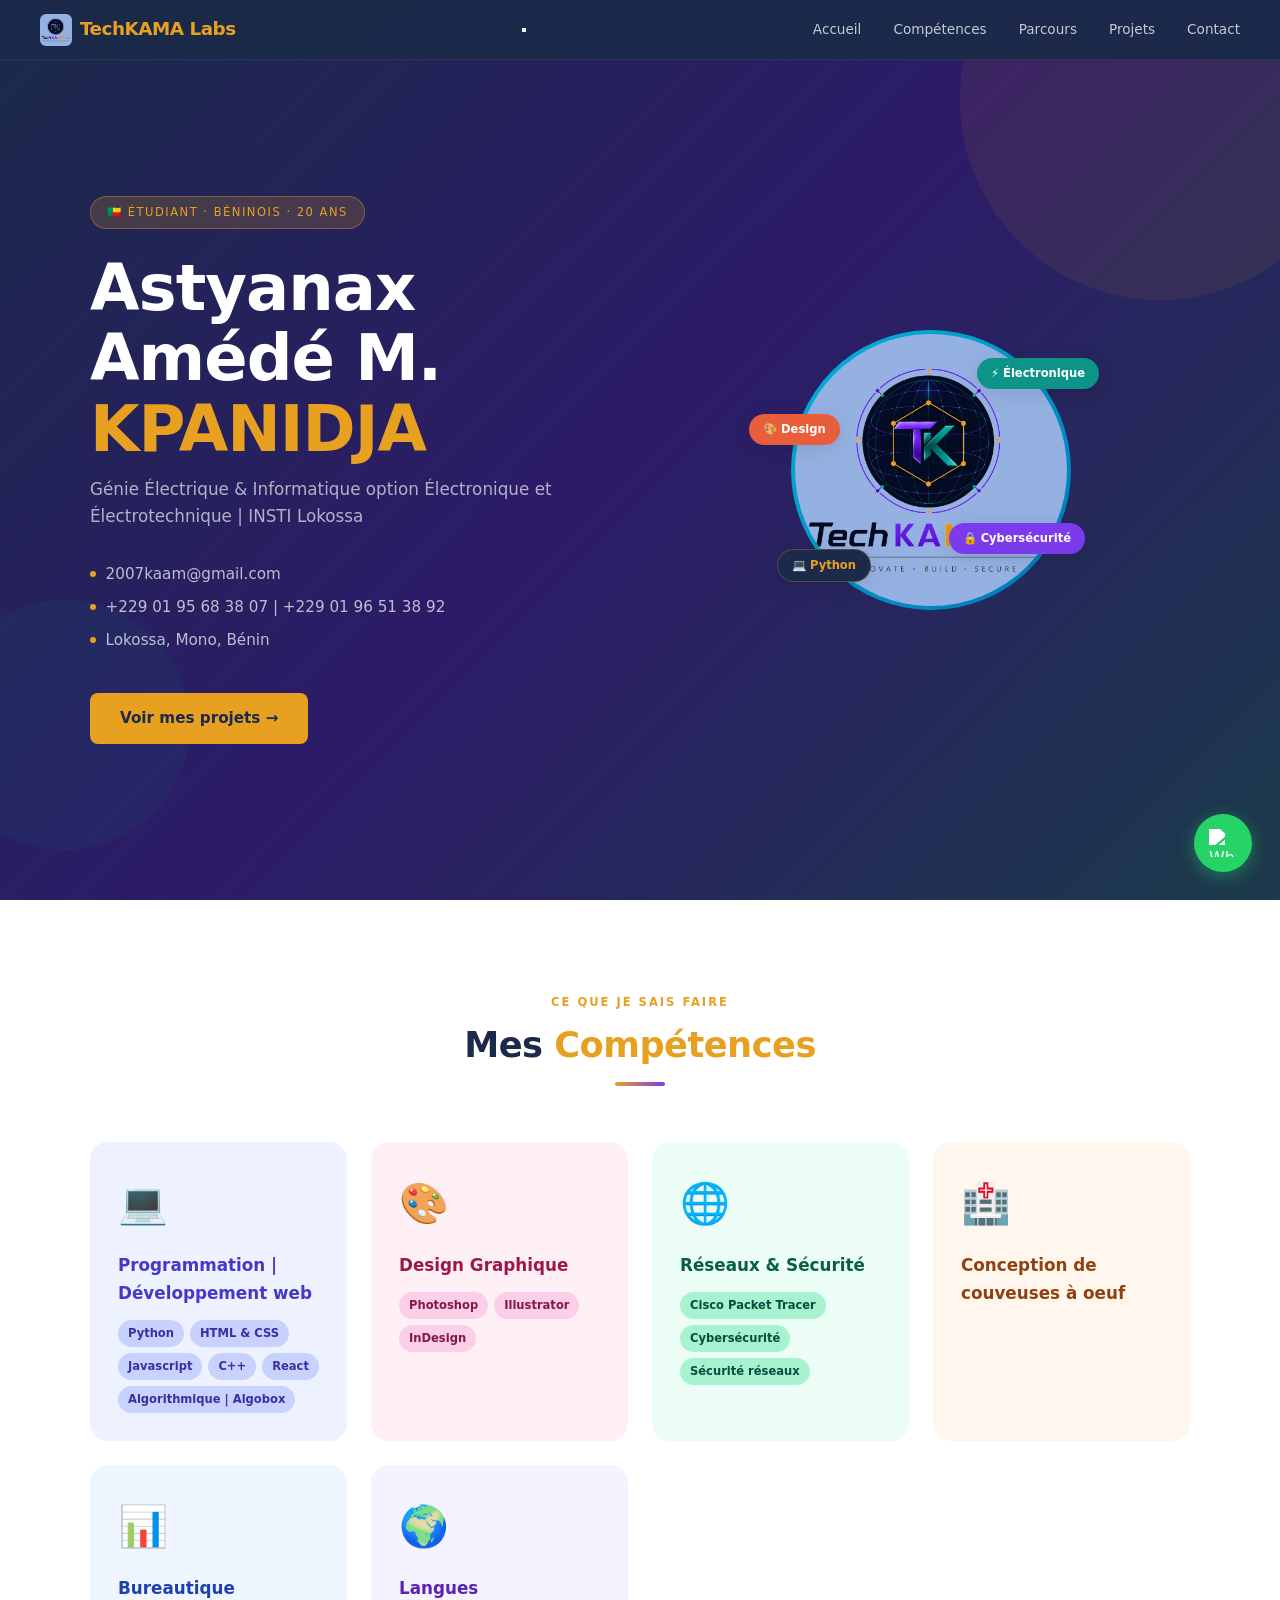
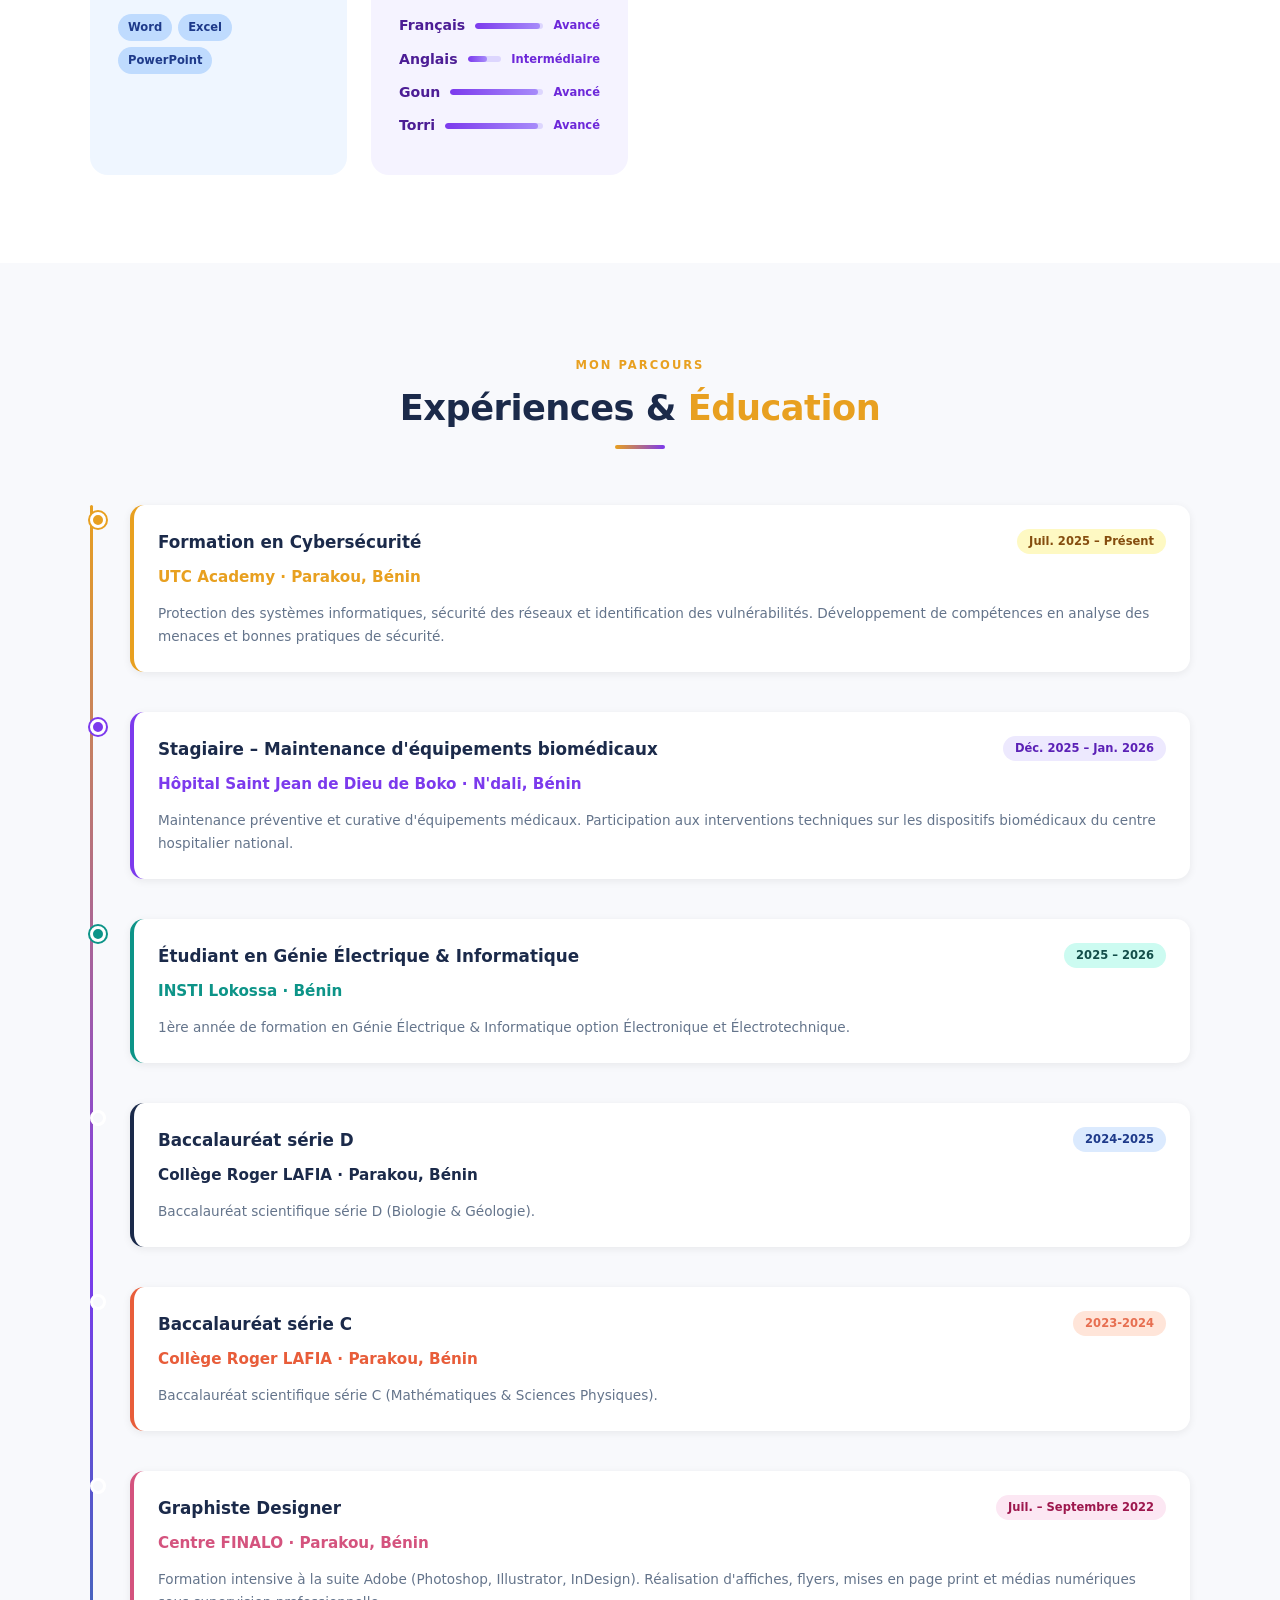
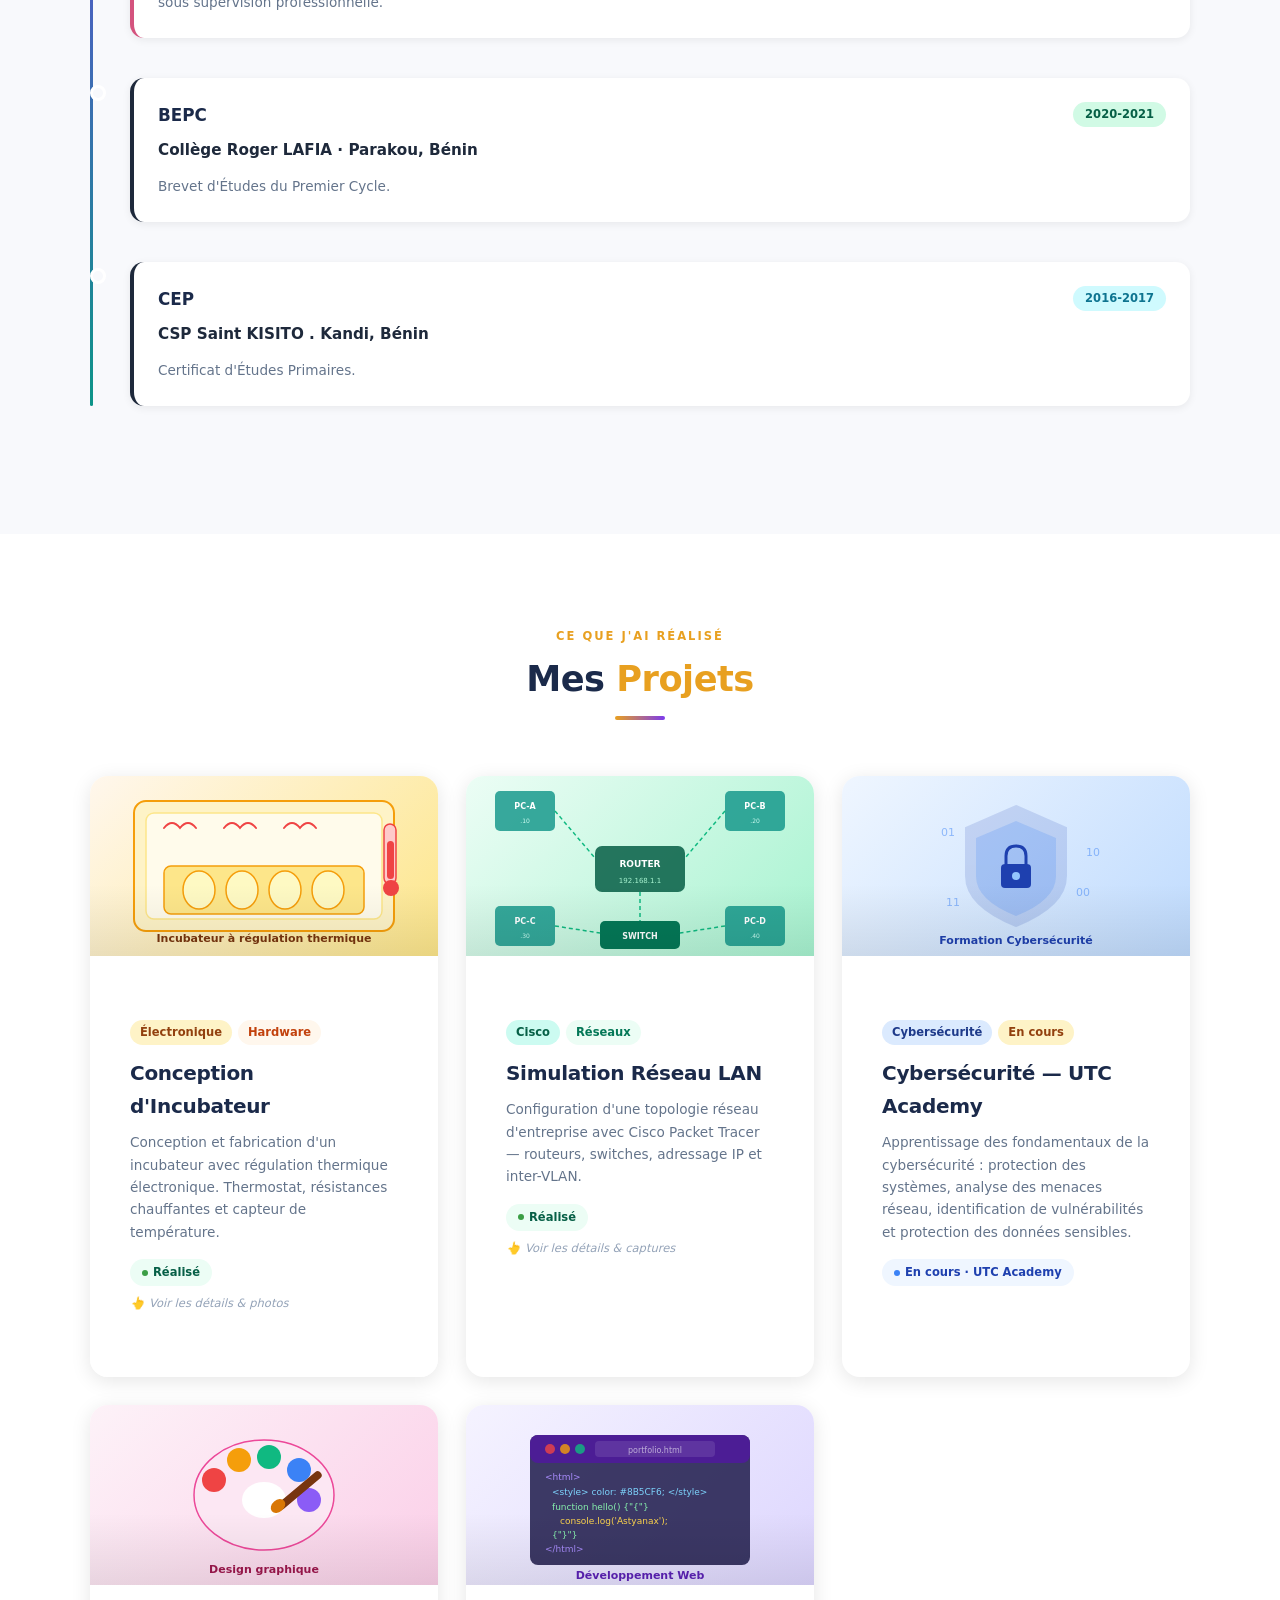
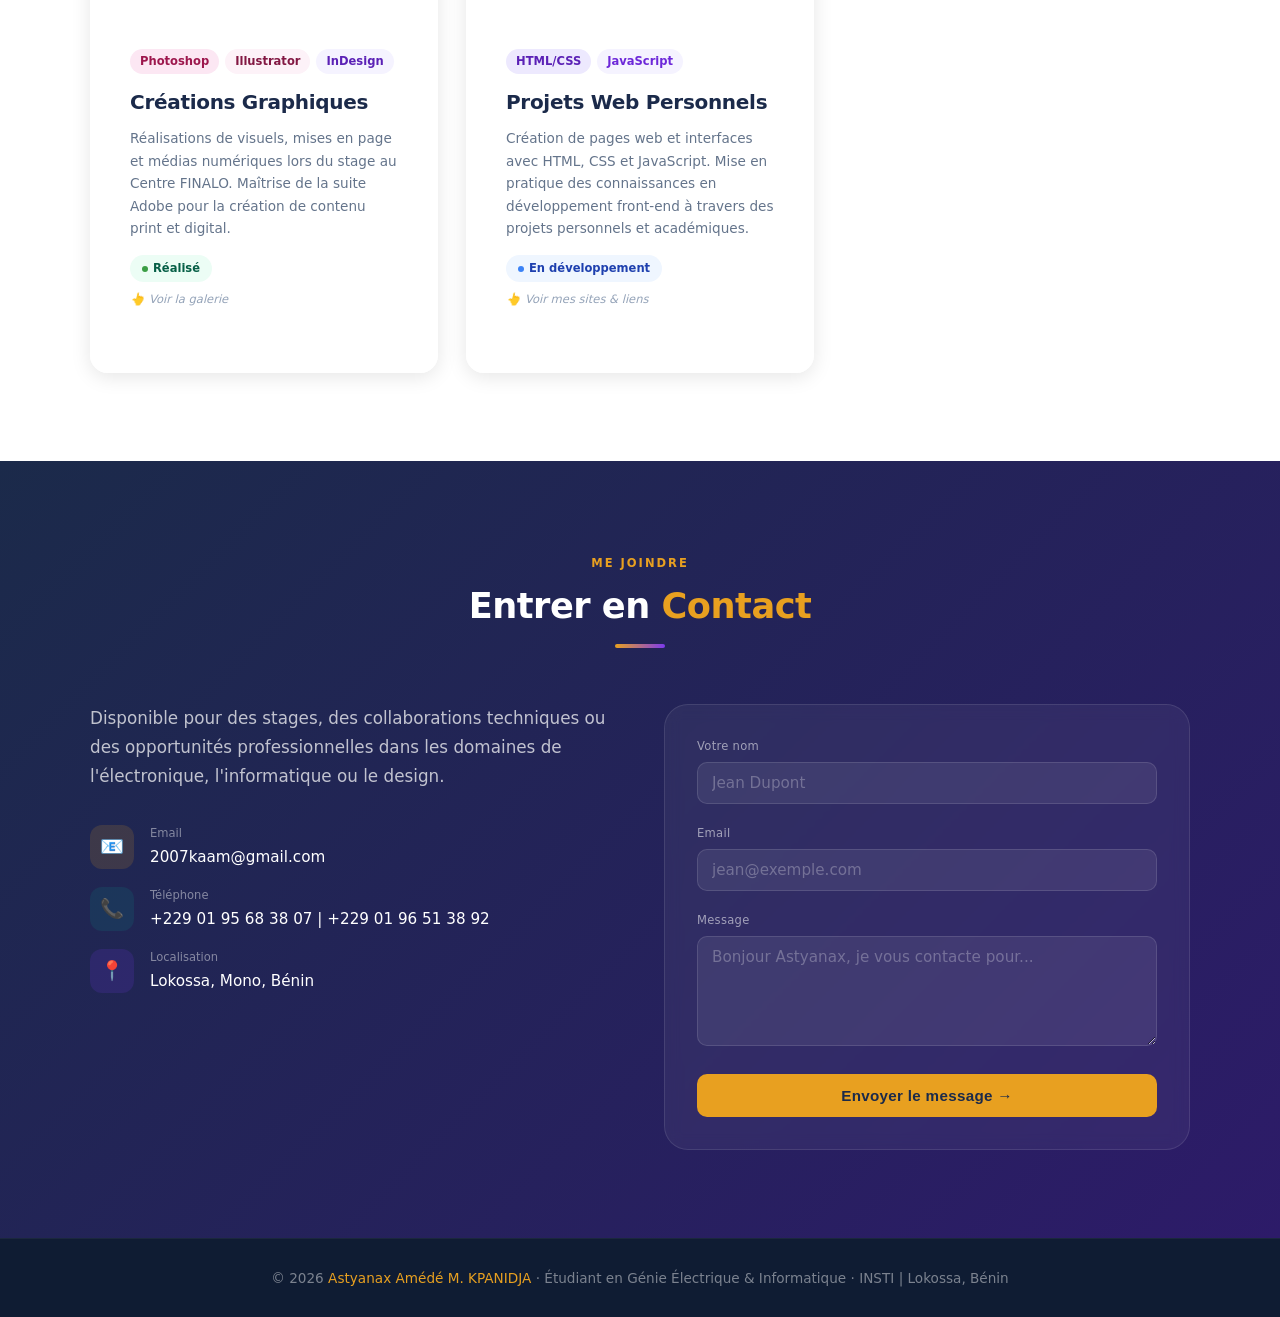
==== commit 0b6285a8: "Réajustements du portfolio" ====
--- a/index.html
+++ b/index.html
@@ -48,10 +48,10 @@
       <div style="position:relative; width:280px; height:280px;">
         <div class="avatar-ring">
           <!-- Photo de profil : remplace le texte "AK" par une vraie photo si tu en as une -->
-          <div class="avatar-inner" id="avatarInner">AK</div>
+          <div class="avatar-inner" id="avatarInner"> <img src="images/KAMA's Logo.png" alt="Photo de profil"> </div>
         </div>
         <!-- Bouton discret pour changer la photo -->
-        <button class="avatar-change-btn" onclick="document.getElementById('avatarFileInput').click()" title="Changer la photo">📷</button>
+        <!-- <button class="avatar-change-btn" onclick="document.getElementById('avatarFileInput').click()" title="Changer la photo">📷</button> -->
         <input type="file" id="avatarFileInput" accept="image/*" style="display:none">
         <div class="floating-badges">
           <div class="fbadge fbadge-1">⚡ Électronique</div>
@@ -105,11 +105,9 @@
       </div>
       <div class="skill-card card-bio">
         <div class="skill-card-icon">🏥</div>
-        <div class="skill-card-title">Biomédical & Électrique</div>
+        <div class="skill-card-title">Conception de couveuses à oeuf</div>
         <div class="skill-tags">
-          <span class="skill-tag">Maintenance biomédicale</span>
-          <span class="skill-tag">Incubateurs/Couveuses</span>
-          <span class="skill-tag">Électrotechnique</span>
+          <!-- <span class="skill-tag">Incubateurs/Couveuses</span> -->
         </div>
       </div>
       <div class="skill-card card-office">
@@ -178,7 +176,7 @@
             <div class="tl-title">Stagiaire – Maintenance d'équipements biomédicaux</div>
             <div class="tl-date tl-date-purple">Déc. 2025 – Jan. 2026</div>
           </div>
-          <div class="tl-org tl-org-purple">CNHU-HKM · Cotonou, Bénin</div>
+          <div class="tl-org tl-org-purple">Hôpital Saint Jean de Dieu de Boko · N'dali, Bénin</div>
           <p class="tl-desc">Maintenance préventive et curative d'équipements médicaux. Participation aux interventions techniques sur les dispositifs biomédicaux du centre hospitalier national.</p>
         </div>
       </div>
@@ -200,7 +198,7 @@
         <div class="timeline-card tl-navy">
           <div class="tl-header">
             <div class="tl-title">Baccalauréat série D</div>
-            <div class="tl-date tl-date-navy">2025</div>
+            <div class="tl-date tl-date-navy">2024-2025</div>
           </div>
           <div class="tl-org tl-org-navy">Collège Roger LAFIA · Parakou, Bénin</div>
           <p class="tl-desc">Baccalauréat scientifique série D (Biologie & Géologie).</p>
@@ -208,13 +206,13 @@
       </div>
 
       <div class="timeline-item">
-        <div class="timeline-dot tl-dot-navy"></div>
-        <div class="timeline-card tl-navy">
+        <div class="timeline-dot tl-dot-coral"></div>
+        <div class="timeline-card tl-coral">
           <div class="tl-header">
             <div class="tl-title">Baccalauréat série C</div>
-            <div class="tl-date tl-date-navy">2024</div>
-          </div>
-          <div class="tl-org tl-org-navy">Collège Roger LAFIA · Parakou, Bénin</div>
+            <div class="tl-date tl-date-coral">2023-2024</div>
+          </div>
+          <div class="tl-org tl-org-coral">Collège Roger LAFIA · Parakou, Bénin</div>
           <p class="tl-desc">Baccalauréat scientifique série C (Mathématiques & Sciences Physiques).</p>
         </div>
       </div>
@@ -232,25 +230,25 @@
       </div>
 
       <div class="timeline-item">
-        <div class="timeline-dot tl-dot-navy"></div>
-        <div class="timeline-card tl-navy">
+        <div class="timeline-dot tl-dot-emerald"></div>
+        <div class="timeline-card tl-emerald">
           <div class="tl-header">
             <div class="tl-title">BEPC</div>
-            <div class="tl-date tl-date-navy">2021</div>
-          </div>
-          <div class="tl-org tl-org-navy">Collège Roger LAFIA · Parakou, Bénin</div>
+            <div class="tl-date tl-date-emerald">2020-2021</div>
+          </div>
+          <div class="tl-org tl-org-emerald">Collège Roger LAFIA · Parakou, Bénin</div>
           <p class="tl-desc">Brevet d'Études du Premier Cycle.</p>
         </div>
       </div>
 
       <div class="timeline-item">
-        <div class="timeline-dot tl-dot-navy"></div>
-        <div class="timeline-card tl-navy">
+        <div class="timeline-dot tl-dot-cyan"></div>
+        <div class="timeline-card tl-cyan">
           <div class="tl-header">
             <div class="tl-title">CEP</div>
-            <div class="tl-date tl-date-navy">2016</div>
-          </div>
-          <div class="tl-org tl-org-navy">CSP Saint KISITO</div>
+            <div class="tl-date tl-date-cyan">2016-2017</div>
+          </div>
+          <div class="tl-org tl-org-cyan">CSP Saint KISITO . Kandi, Bénin</div>
           <p class="tl-desc">Certificat d'Études Primaires.</p>
         </div>
       </div>
@@ -296,7 +294,7 @@
           </div>
           <div class="project-name">Conception d'Incubateur</div>
           <p class="project-desc">Conception et fabrication d'un incubateur avec régulation thermique électronique. Thermostat, résistances chauffantes et capteur de température.</p>
-          <div class="project-status status-done"><span class="status-dot dot-done"></span>Réalisé · INSTI Lokossa</div>
+          <div class="project-status status-done"><span class="status-dot dot-done"></span>Réalisé</div>
           <div class="click-hint"><span class="click-hint-icon">👆</span>Voir les détails & photos</div>
         </div>
       </a>
@@ -336,7 +334,7 @@
           </div>
           <div class="project-name">Simulation Réseau LAN</div>
           <p class="project-desc">Configuration d'une topologie réseau d'entreprise avec Cisco Packet Tracer — routeurs, switches, adressage IP et inter-VLAN.</p>
-          <div class="project-status status-done"><span class="status-dot dot-done"></span>Réalisé · INSTI Lokossa</div>
+          <div class="project-status status-done"><span class="status-dot dot-done"></span>Réalisé</div>
           <div class="click-hint"><span class="click-hint-icon">👆</span>Voir les détails & captures</div>
         </div>
       </a>
@@ -366,7 +364,7 @@
           <p class="project-desc">Apprentissage des fondamentaux de la cybersécurité : protection des systèmes, analyse des menaces réseau, identification de vulnérabilités et protection des données sensibles.</p>
           <div class="project-status status-progress"><span class="status-dot dot-progress"></span>En cours · UTC Academy</div>
         </div>
-      </div>
+      </div>  
 
       <!-- Design graphique -->
       <a href="projet_design.html" class="project-card">
@@ -392,7 +390,7 @@
           </div>
           <div class="project-name">Créations Graphiques</div>
           <p class="project-desc">Réalisations de visuels, mises en page et médias numériques lors du stage au Centre FINALO. Maîtrise de la suite Adobe pour la création de contenu print et digital.</p>
-          <div class="project-status status-done"><span class="status-dot dot-done"></span>Réalisé · 2022</div>
+          <div class="project-status status-done"><span class="status-dot dot-done"></span>Réalisé</div>
           <div class="click-hint"><span class="click-hint-icon">👆</span>Voir la galerie</div>
         </div>
       </a>
@@ -603,5 +601,7 @@
 </style>
 <!-- ═══════════════════════════════════ -->
 
+<script src="https://cdn.jsdelivr.net/npm/@emailjs/browser@4/dist/email.min.js"></script>
+
 </body>
 </html>
--- a/styles.css
+++ b/styles.css
@@ -222,18 +222,36 @@
 
 .hero-visual { position: relative; z-index: 1; display: flex; justify-content: center; }
 .avatar-ring {
-  width: 280px; height: 280px; border-radius: 50%;
-  background: linear-gradient(135deg, var(--gold), var(--purple));
-  padding: 4px; display: flex; align-items: center; justify-content: center;
+  width: 280px;
+  height: 280px;
+  border-radius: 50%;
+  padding: 4px;
+  background: linear-gradient(135deg, #00b4d8, #0077b6);
+  display: flex; align-items: center; justify-content: center;
   animation: fadeScale 0.8s 0.2s var(--transition-slow) both;
   transition: transform var(--transition-normal);
 }
 .avatar-ring:hover { transform: scale(1.03) rotate(2deg); }
 .avatar-inner {
-  width: 100%; height: 100%; border-radius: 50%;
+  width: 100%;
+  height: 100%;
+  border-radius: 50%;
   background: linear-gradient(135deg, #2D3B5E, #1a2540);
-  display: flex; align-items: center; justify-content: center;
-  font-size: 5rem; font-weight: 800; color: var(--gold); letter-spacing: -2px;
+  display: flex;
+  align-items: center;
+  justify-content: center;
+  font-size: 5rem;
+  font-weight: 800;
+  color: var(--gold);
+  letter-spacing: -2px;
+  overflow: hidden; /* coupe l'image en cercle */
+  background: #fff;
+}
+.avatar-inner img {
+  width: 100%;
+  height: 100%;
+  object-fit: cover; /* ← remplit le cercle sans déformer */
+  display: block;
 }
 .floating-badges { position: absolute; width: 100%; height: 100%; top: 0; left: 0; }
 .fbadge {
@@ -384,6 +402,11 @@
 .tl-gold   { border-left-color: var(--gold); }
 .tl-purple { border-left-color: var(--purple); }
 .tl-teal   { border-left-color: var(--teal); }
+.tl-navy   { border-left-color: var(--navy); }
+.tl-coral  { border-left-color: var(--coral); }
+.tl-pink  { border-left-color: var(--pink); }
+.tl-emerald  { border-left-color: var(--emerald); }
+.tl-cyan { border-left-color: var(--cyan); }
 
 .tl-header { display: flex; justify-content: space-between; align-items: flex-start; flex-wrap: wrap; gap: 0.5rem; margin-bottom: 0.5rem; }
 .tl-title  { font-size: var(--text-lg); font-weight: 700; color: var(--navy); }
@@ -391,10 +414,21 @@
 .tl-date-gold   { background: #FEF9C3; color: #854D0E; }
 .tl-date-purple { background: #EDE9FE; color: #5B21B6; }
 .tl-date-teal   { background: #CCFBF1; color: #134E4A; }
+.tl-date-navy { background: #DBEAFE; color: #1E3A8A; }
+.tl-date-coral { background: #FFE5D9; color: #E76F51; }
+.tl-date-pink { background: #FCE7F3; color: #9D174D;}
+.tl-date-emerald { background: #D1FAE5; color: #065F46; }
+.tl-date-cyan { background: #CFFAFE; color: #0E7490; }
+
 .tl-org    { font-size: var(--text-base); font-weight: 600; margin-bottom: 0.75rem; }
 .tl-org-gold   { color: var(--gold); }
 .tl-org-purple { color: var(--purple); }
 .tl-org-teal   { color: var(--teal); }
+.tl-org-navy  { color: var(--navy); }
+.tl-org-coral { color: var(--coral); }
+.tl-org-emerald { color: var(--emerald); }
+.tl-org-pink { color: var(--pink); }
+.tl-org-cyan { color: var(--cyan); }
 .tl-desc { font-size: var(--text-sm); color: var(--gray); line-height: 1.7; }
 
 /* Education cards */
@@ -596,6 +630,7 @@
   border-color: transparent;
   box-shadow: 0 8px 28px rgba(0,0,0,0.14);
 }
+
 .gallery-placeholder-icon { font-size: 2.5rem; }
 .gallery-placeholder-text { font-size: var(--text-xs); font-weight: 600; text-align: center; padding: 0 0.5rem; }
 .gallery-add-hint {
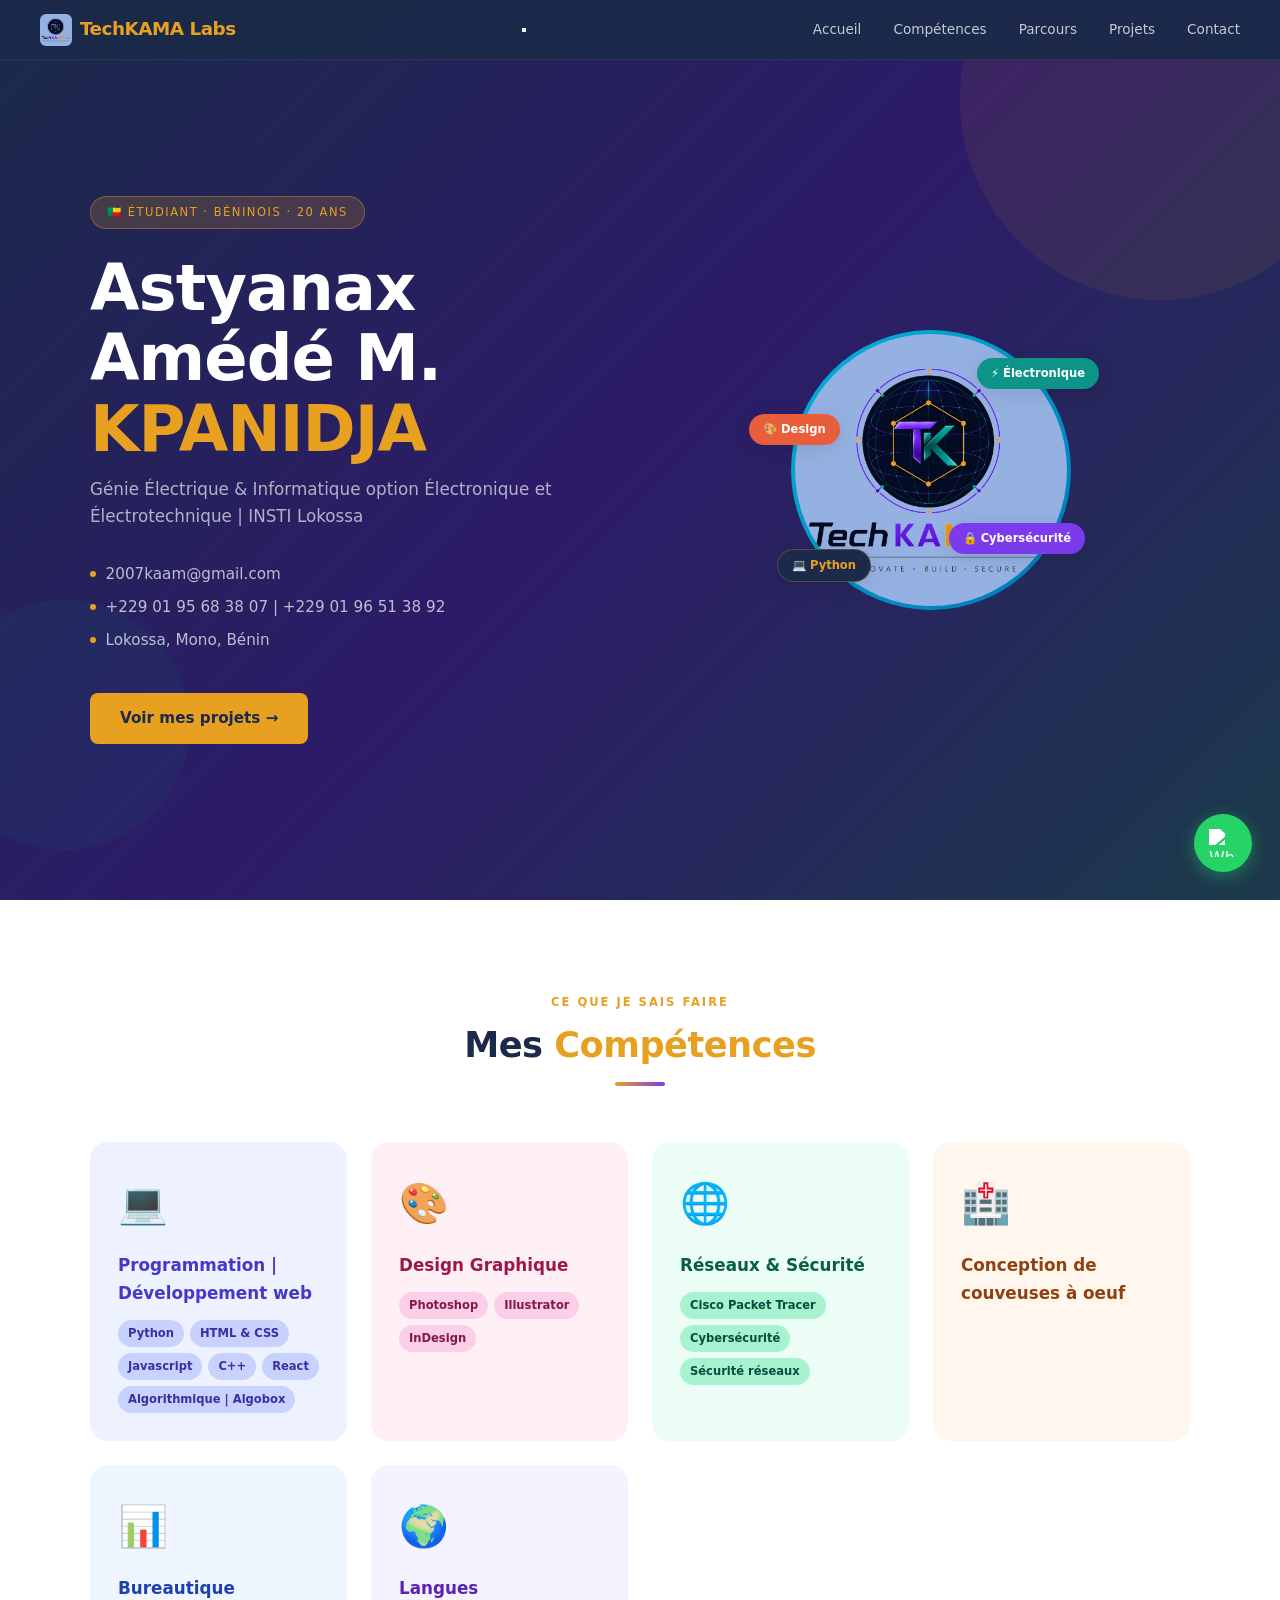
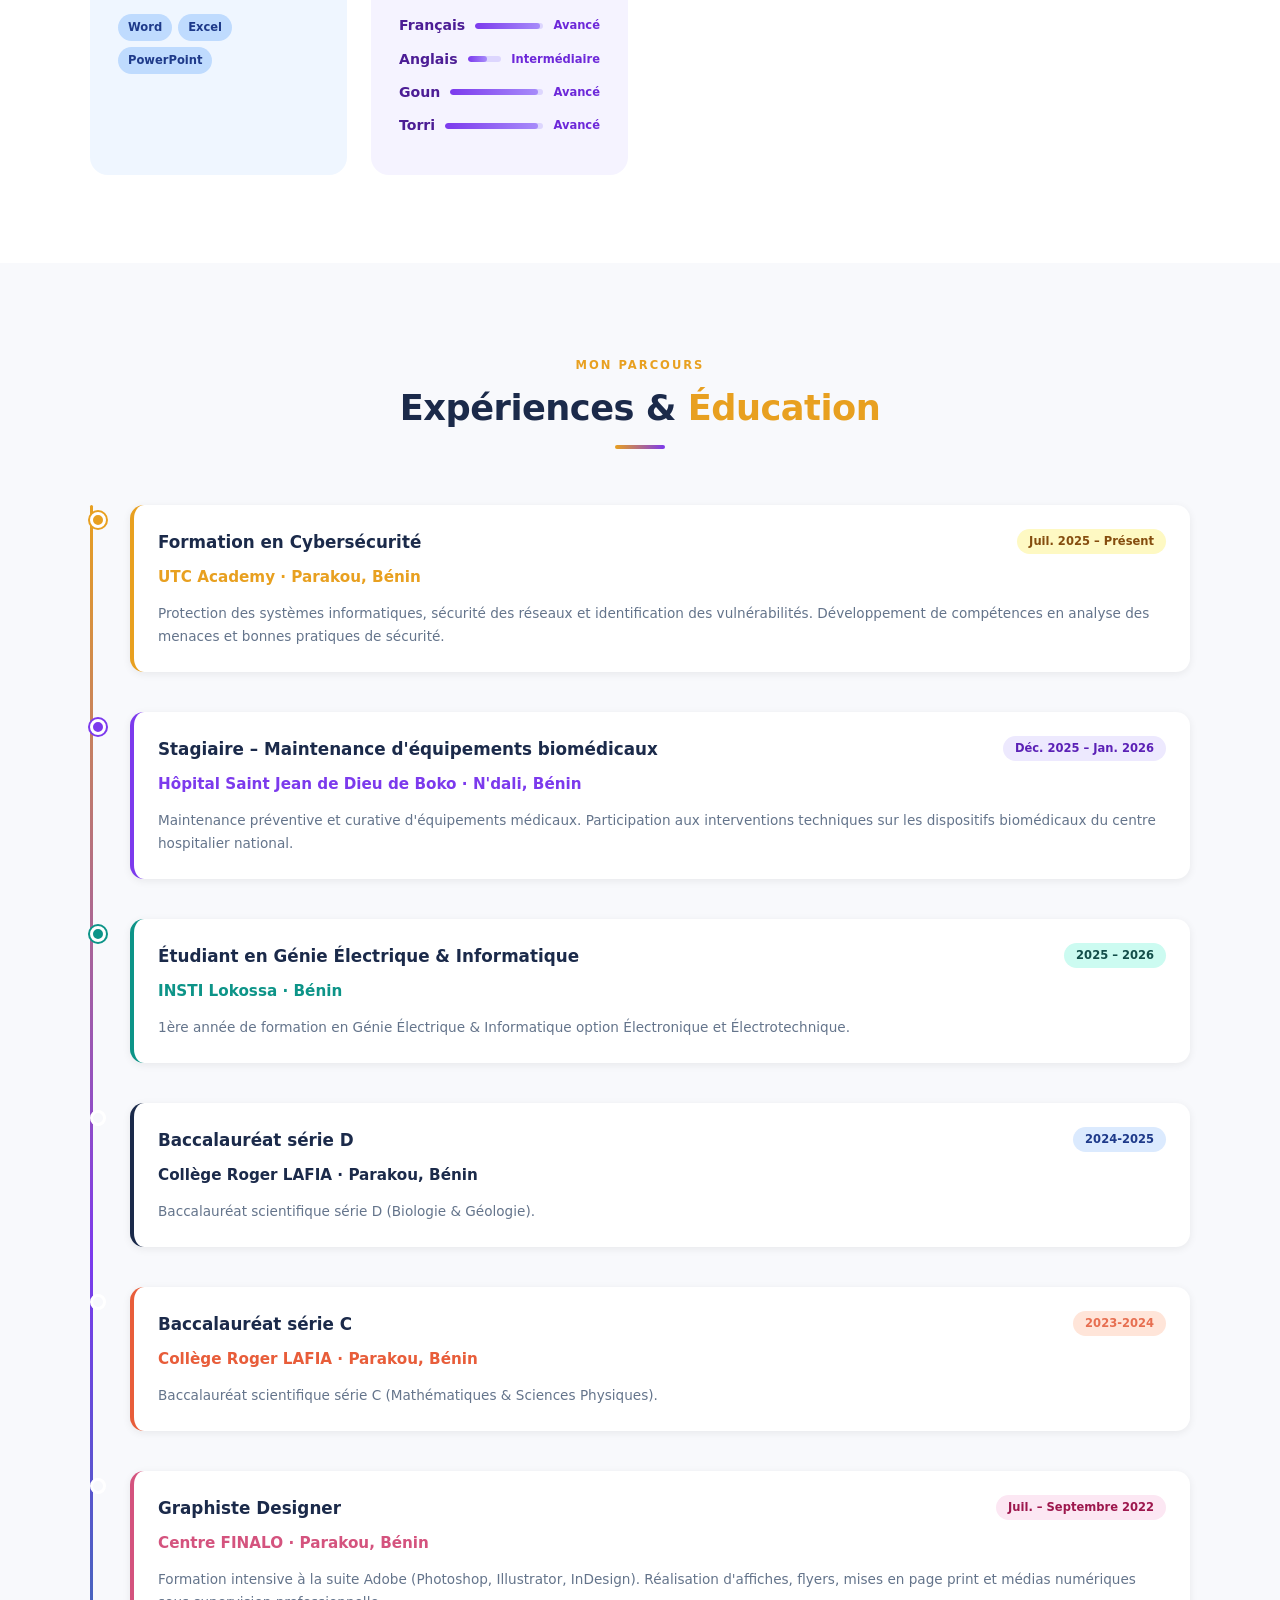
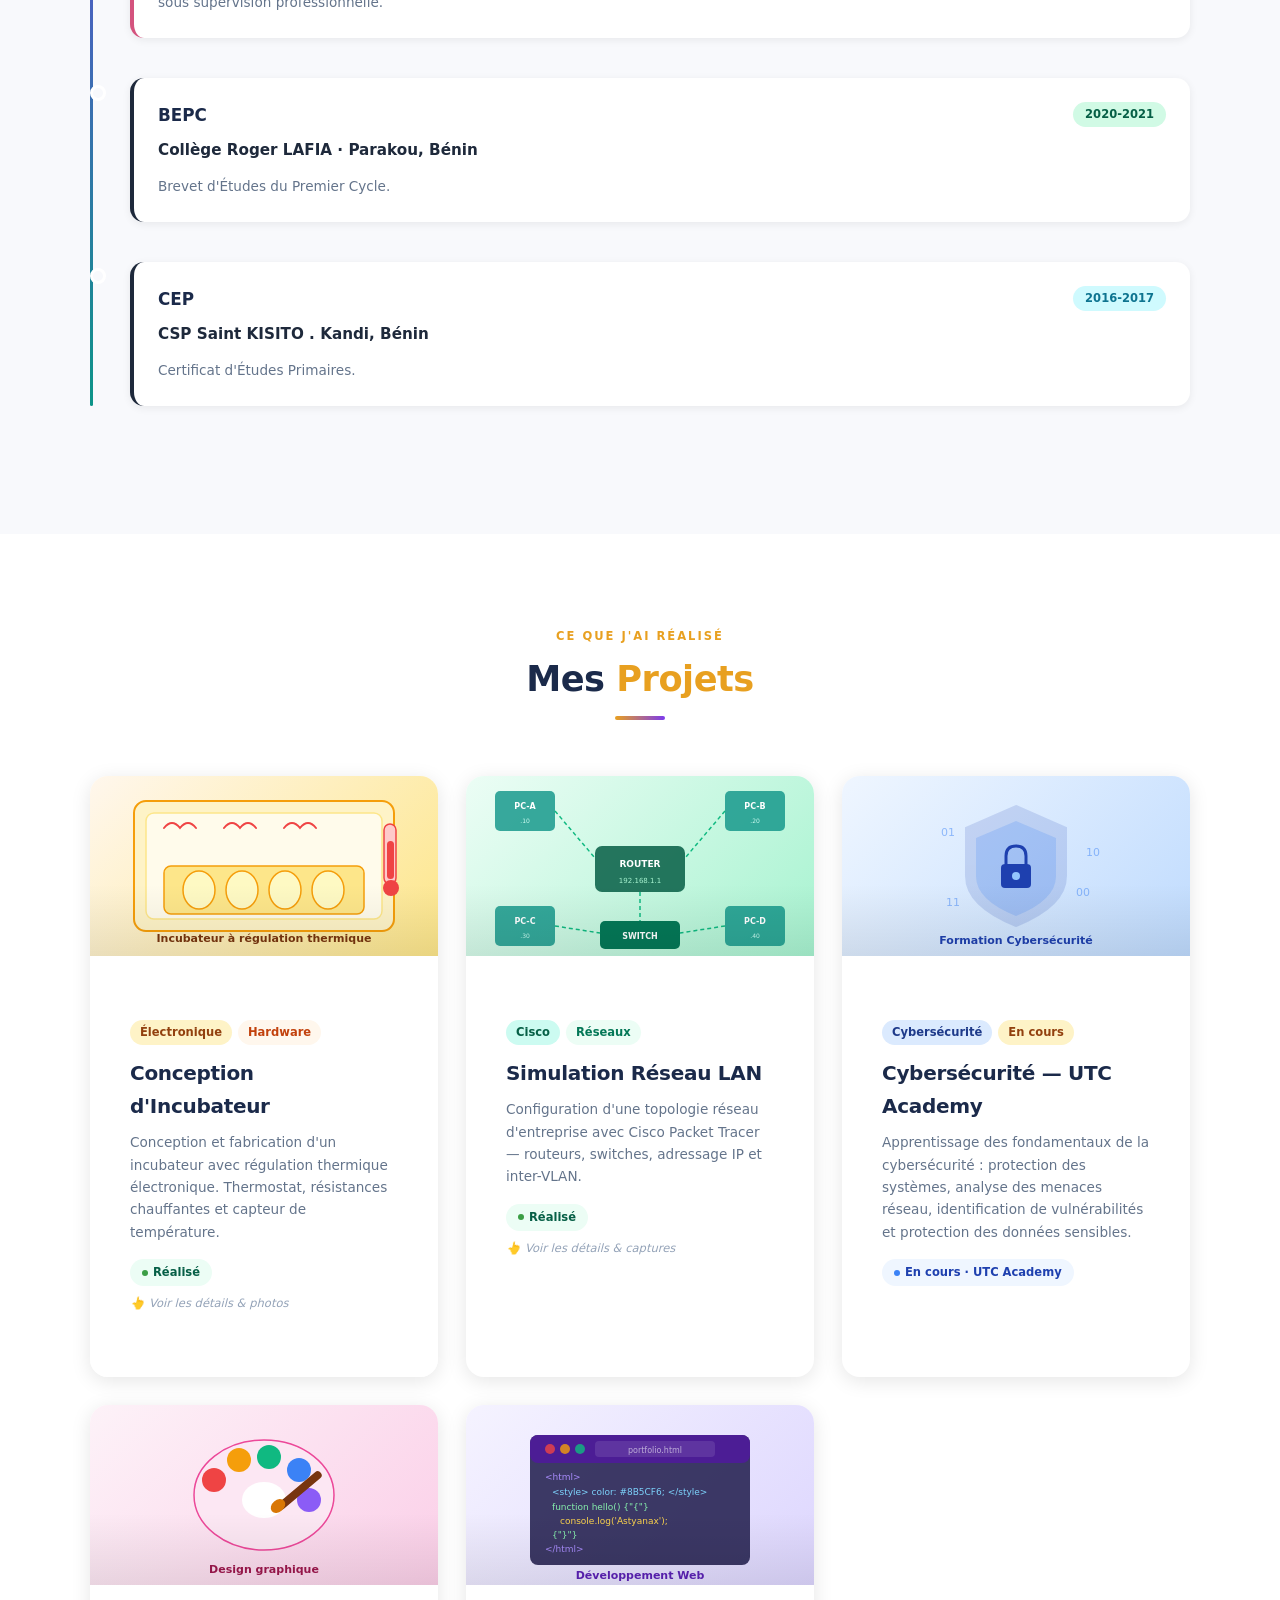
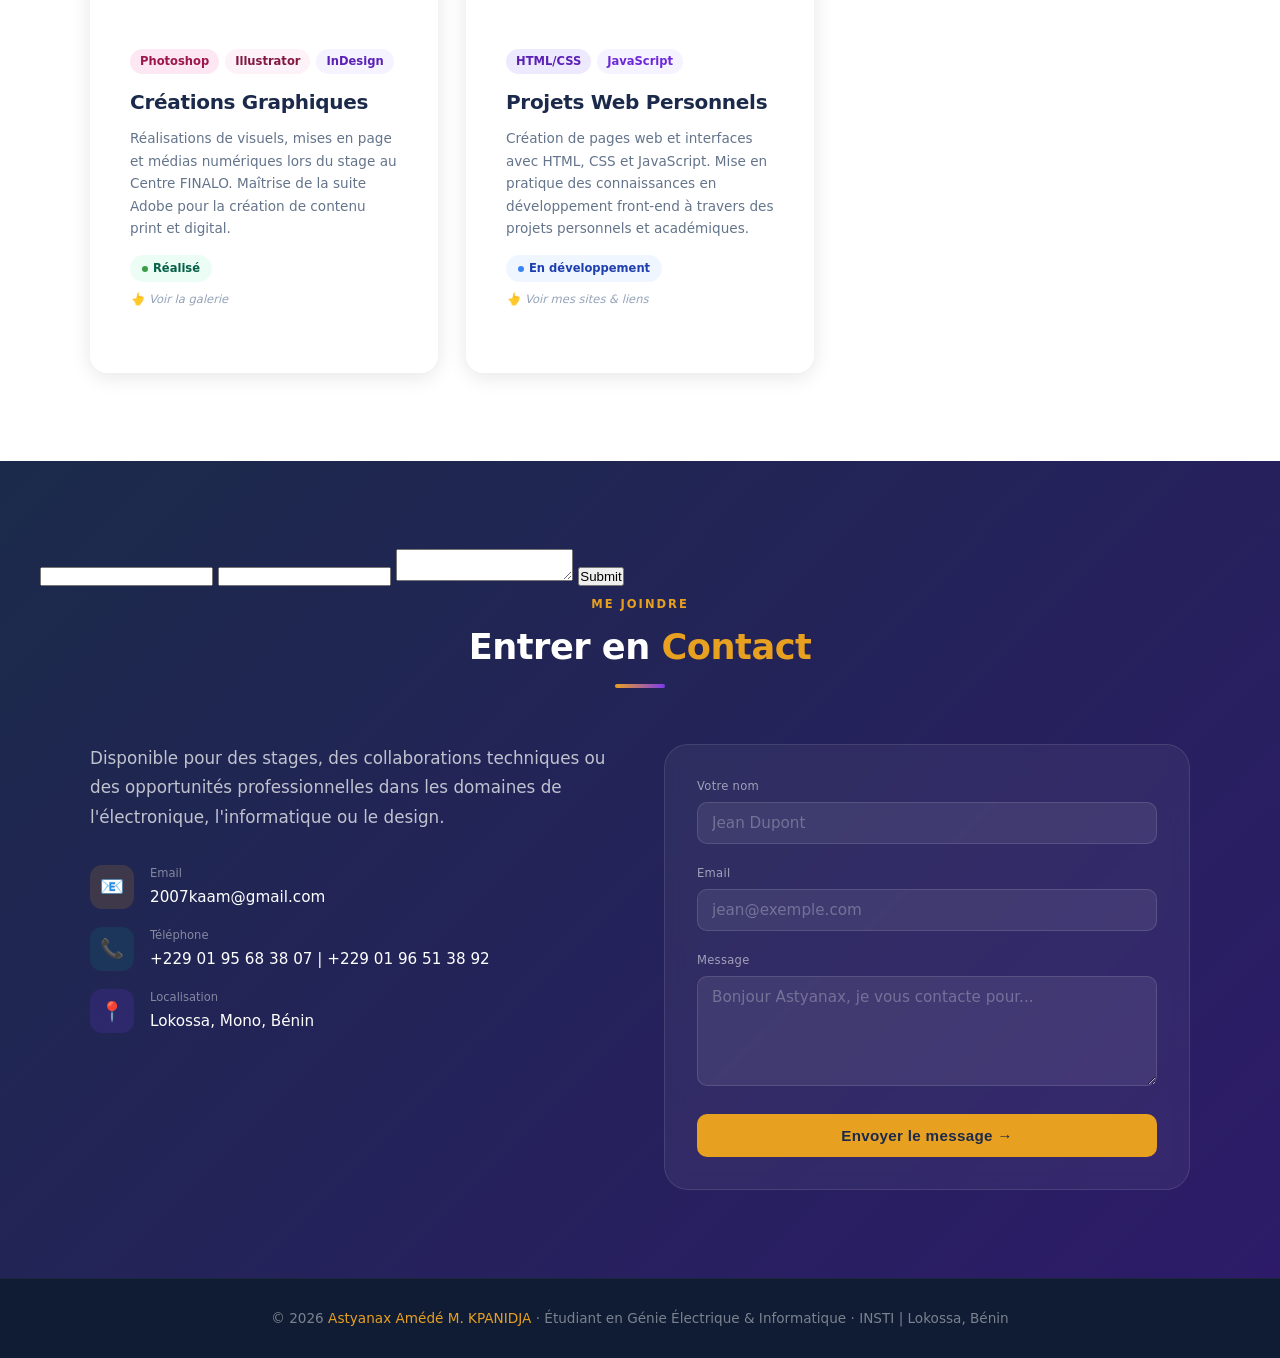
==== commit 8c519c7b: "Ajout formulaire de contact Web3Forms" ====
--- a/index.html
+++ b/index.html
@@ -433,6 +433,15 @@
 
 <!-- CONTACT -->
 <section id="contact">
+
+  <form action="https://api.web3forms.com/submit" method="POST">
+    <input type="hidden" name="access_key" value="f2edfe7d-290a-4e3e-b5ef-a80f5dd4772b">
+    <input type="text" name="name" required>
+    <input type="email" name="email" required>
+    <textarea name="message" required></textarea>
+    <button type="submit">Submit</button>
+  </form>
+
   <div class="container">
     <div class="section-header">
       <div class="section-tag">Me joindre</div>
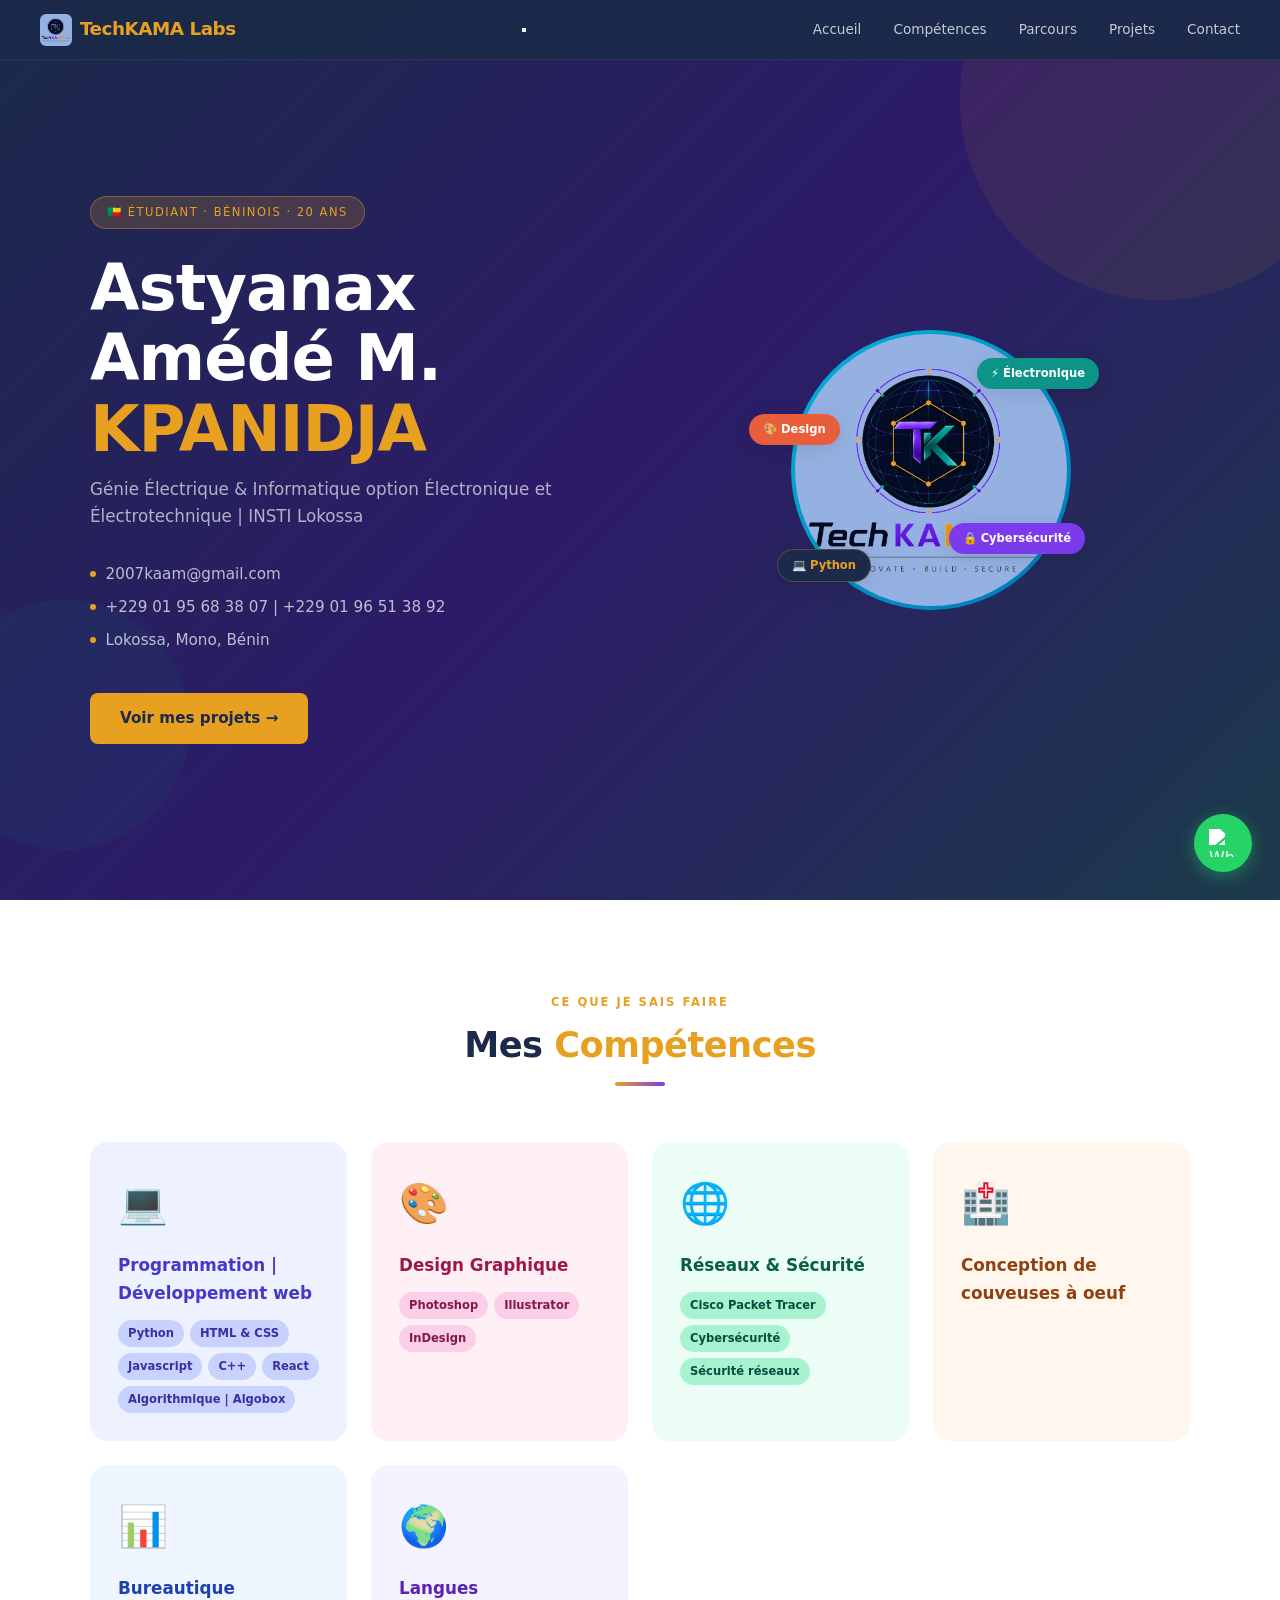
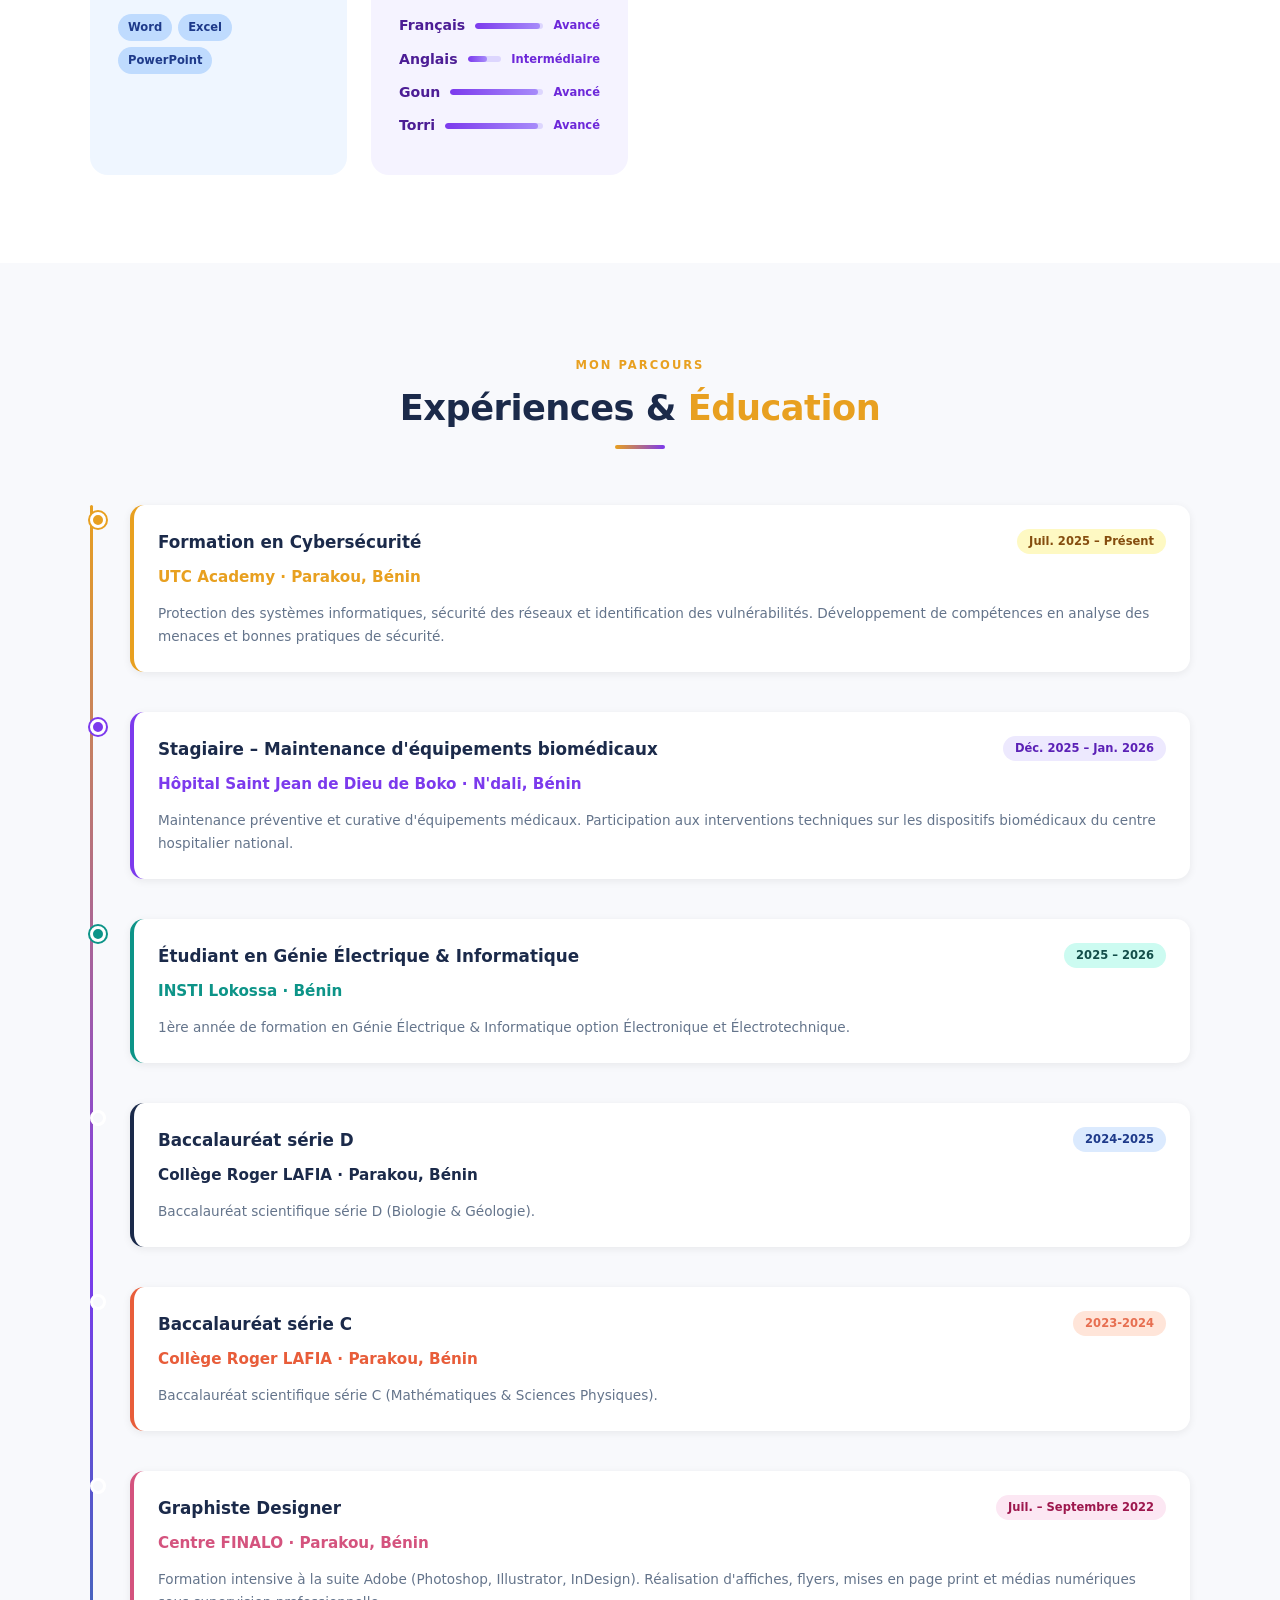
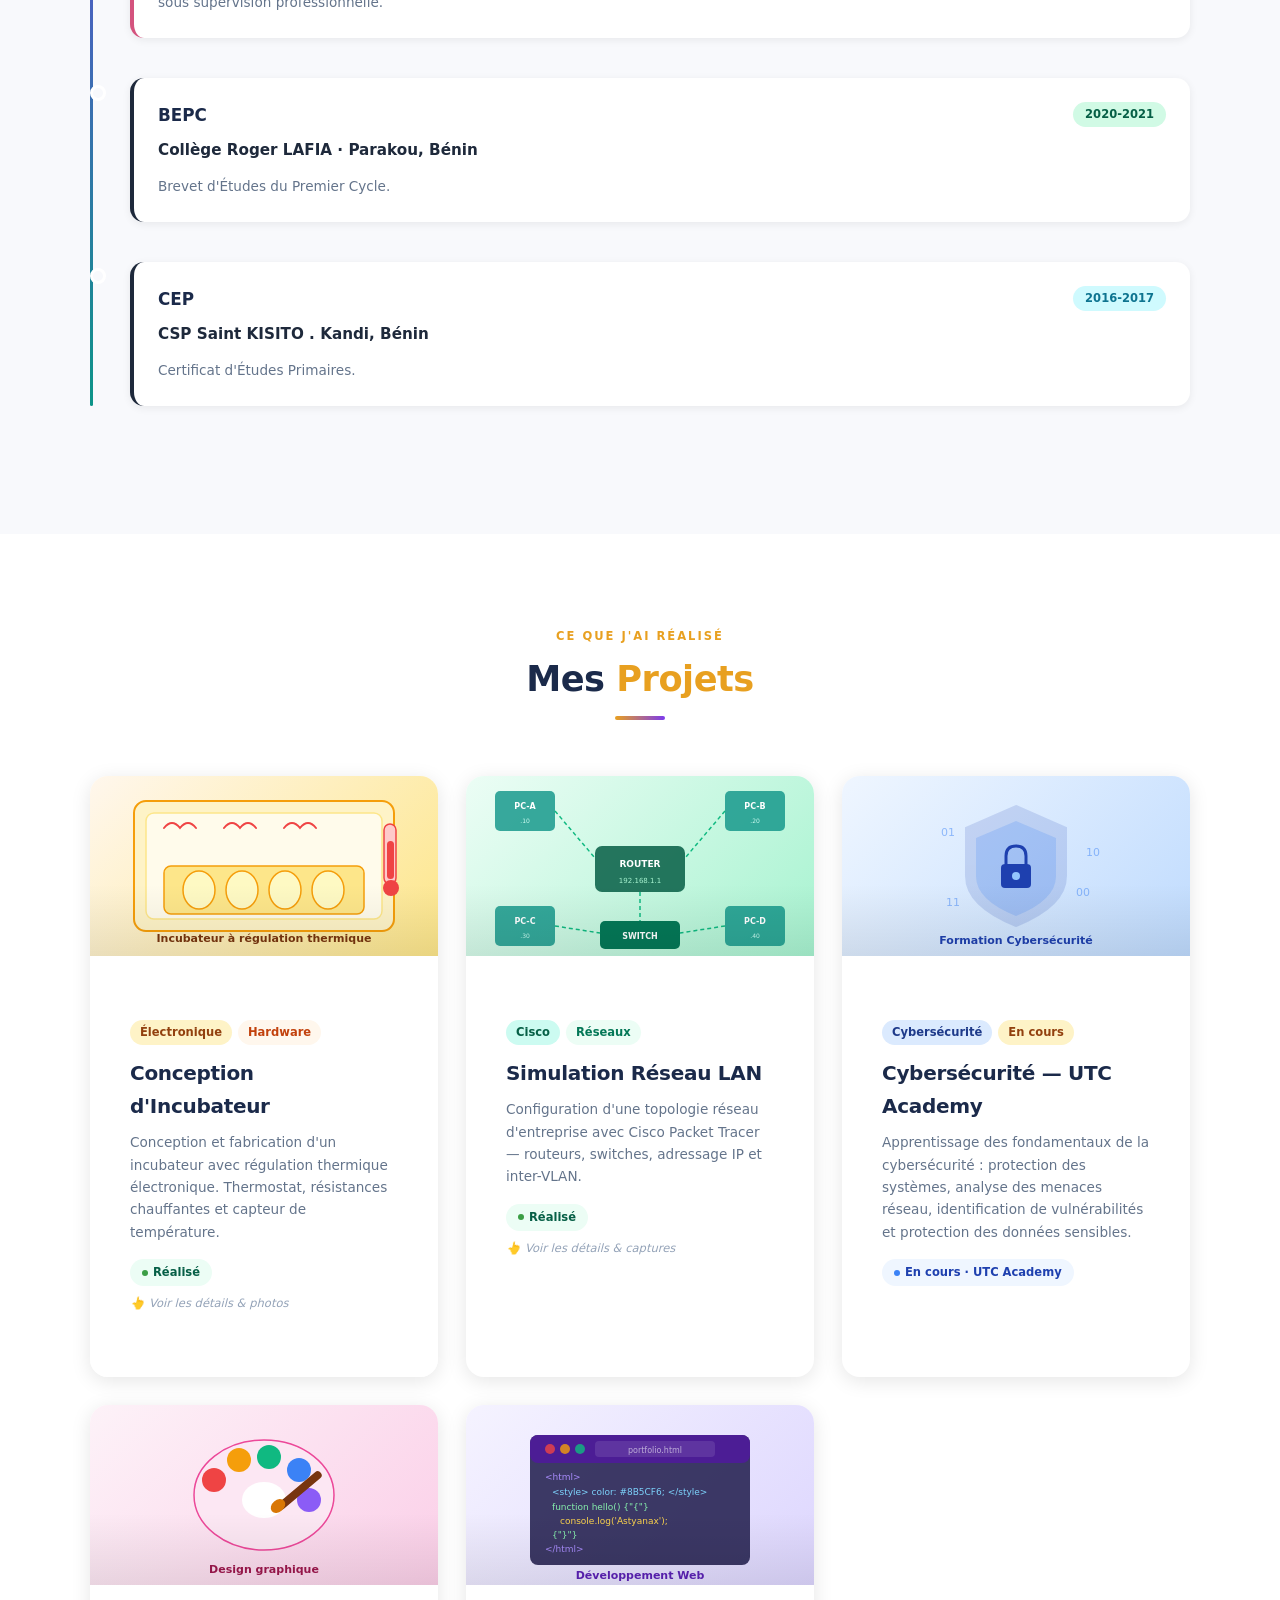
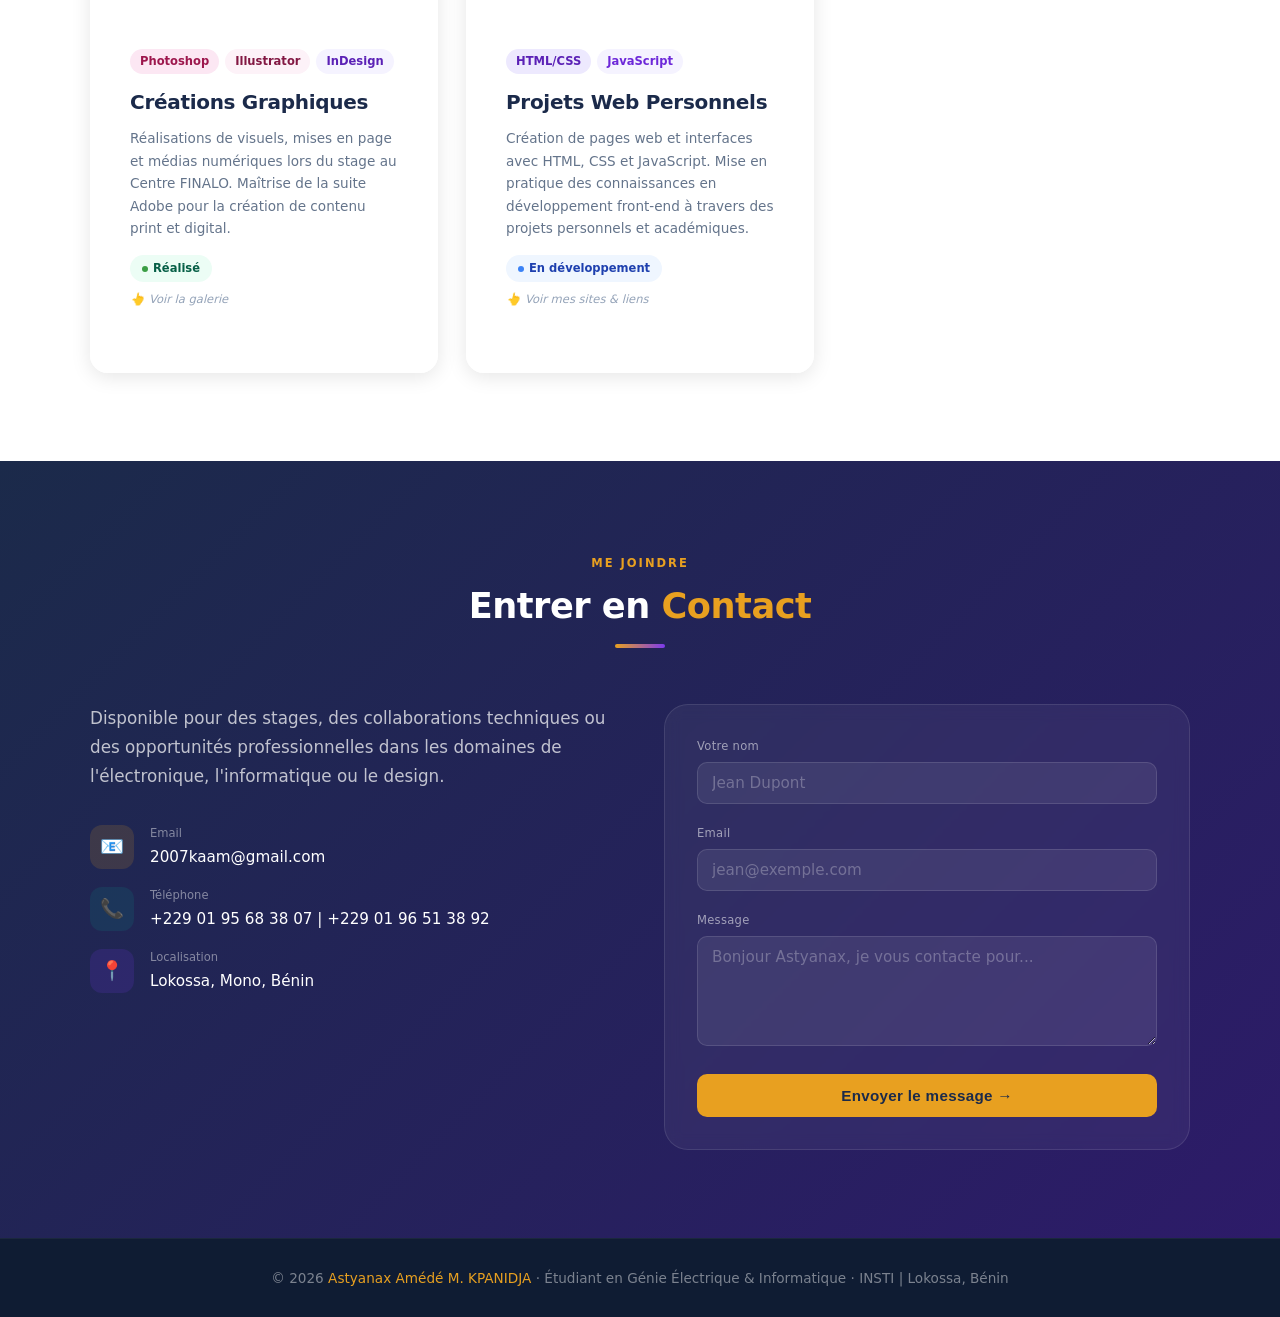
==== commit 5f076498: "Ajout formulaire de contact Web3Forms" ====
--- a/index.html
+++ b/index.html
@@ -433,15 +433,6 @@
 
 <!-- CONTACT -->
 <section id="contact">
-
-  <form action="https://api.web3forms.com/submit" method="POST">
-    <input type="hidden" name="access_key" value="f2edfe7d-290a-4e3e-b5ef-a80f5dd4772b">
-    <input type="text" name="name" required>
-    <input type="email" name="email" required>
-    <textarea name="message" required></textarea>
-    <button type="submit">Submit</button>
-  </form>
-
   <div class="container">
     <div class="section-header">
       <div class="section-tag">Me joindre</div>
@@ -476,19 +467,23 @@
         </div>
       </div>
       <div class="contact-form-wrapper">
-        <div class="form-group">
-          <label>Votre nom</label>
-          <input type="text" placeholder="Jean Dupont">
-        </div>
-        <div class="form-group">
-          <label>Email</label>
-          <input type="email" placeholder="jean@exemple.com">
-        </div>
-        <div class="form-group">
-          <label>Message</label>
-          <textarea placeholder="Bonjour Astyanax, je vous contacte pour..."></textarea>
-        </div>
-        <button class="submit-btn" onclick="alert('Merci pour votre message ! Pour fonctionner, ce formulaire doit être connecté à un service d\'envoi email.')">Envoyer le message →</button>
+        <form action="https://api.web3forms.com/submit" method="POST">
+          <input type="hidden" name="access_key" value="f2edfe7d-290a-4e3e-b5ef-a80f5dd4772b">
+
+          <div class="form-group">
+            <label>Votre nom</label>
+            <input type="text" name="name" placeholder="Jean Dupont" required>
+          </div>
+          <div class="form-group">
+            <label>Email</label>
+            <input type="email" name="email" placeholder="jean@exemple.com" required>
+          </div>
+          <div class="form-group">
+            <label>Message</label>
+            <textarea name="message" placeholder="Bonjour Astyanax, je vous contacte pour..." required></textarea>
+          </div>
+          <button type="submit" class="submit-btn">Envoyer le message →</button>
+        </form>
       </div>
     </div>
   </div>
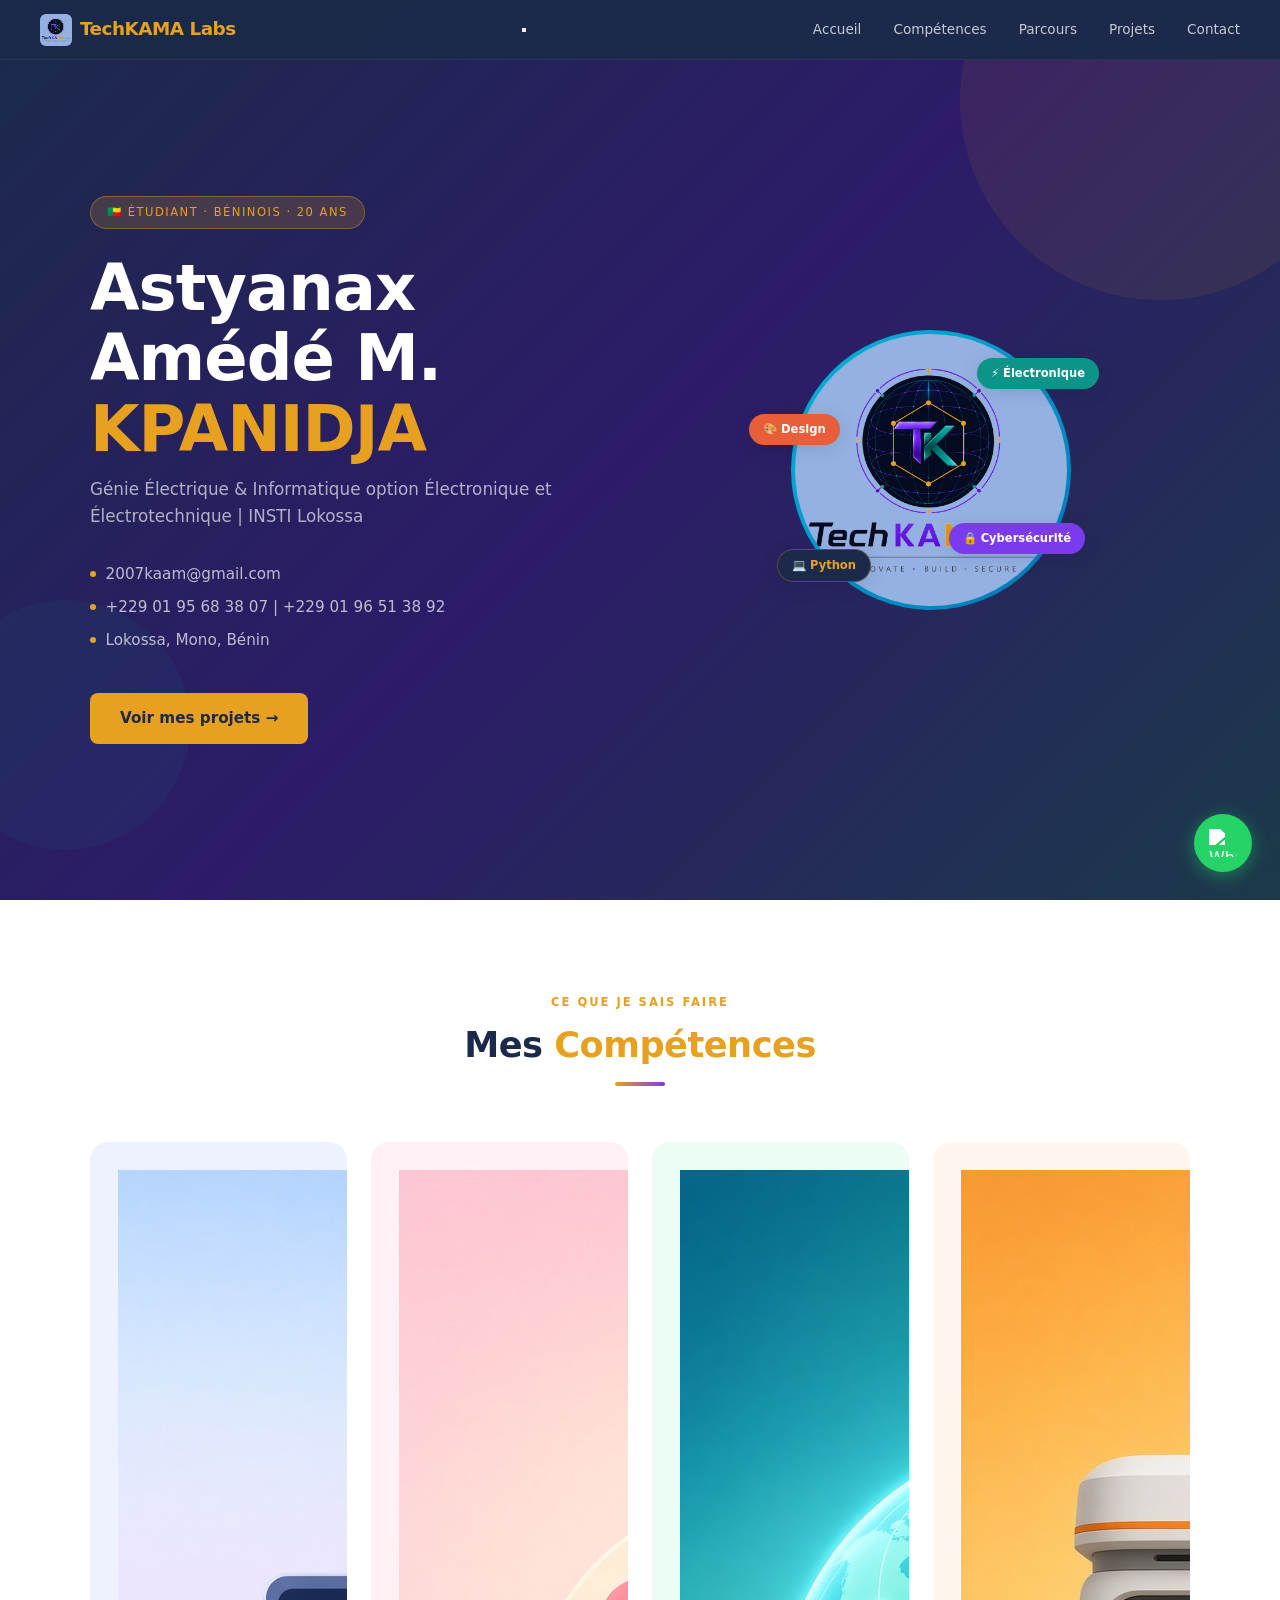
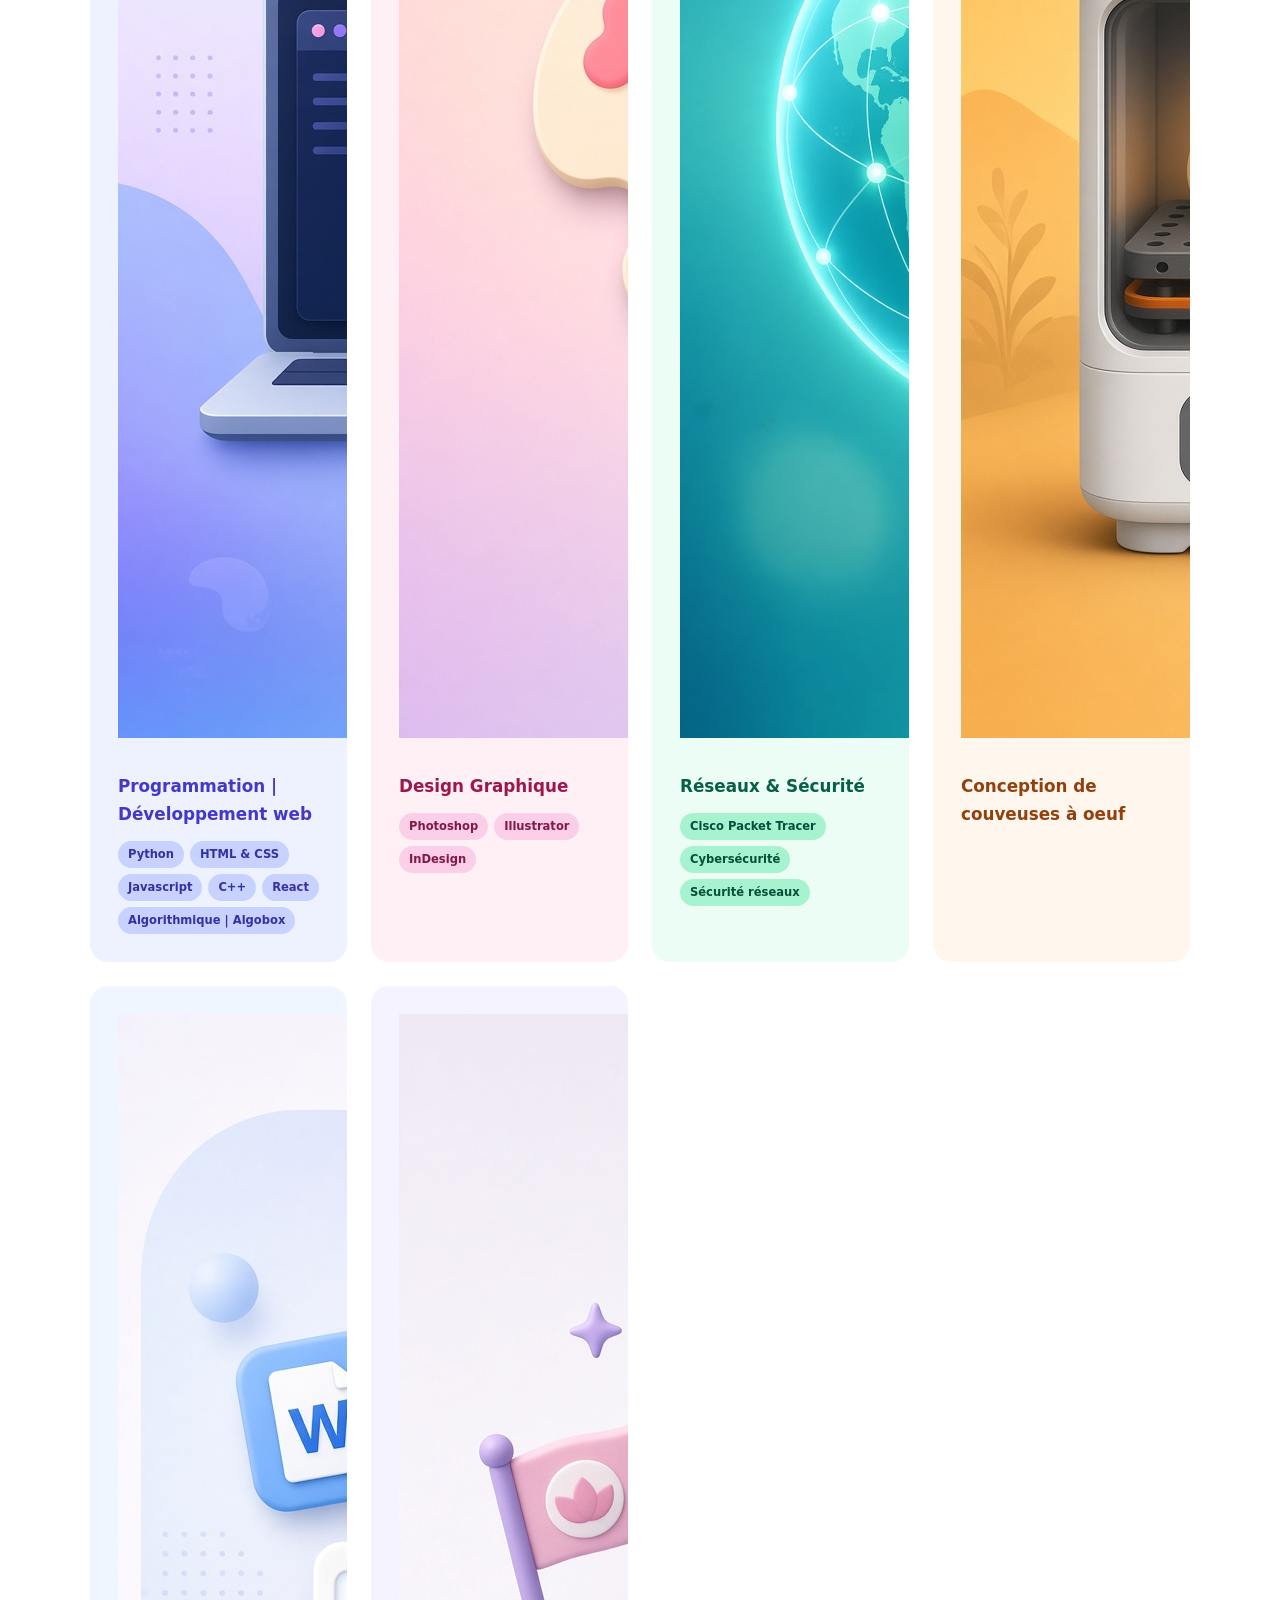
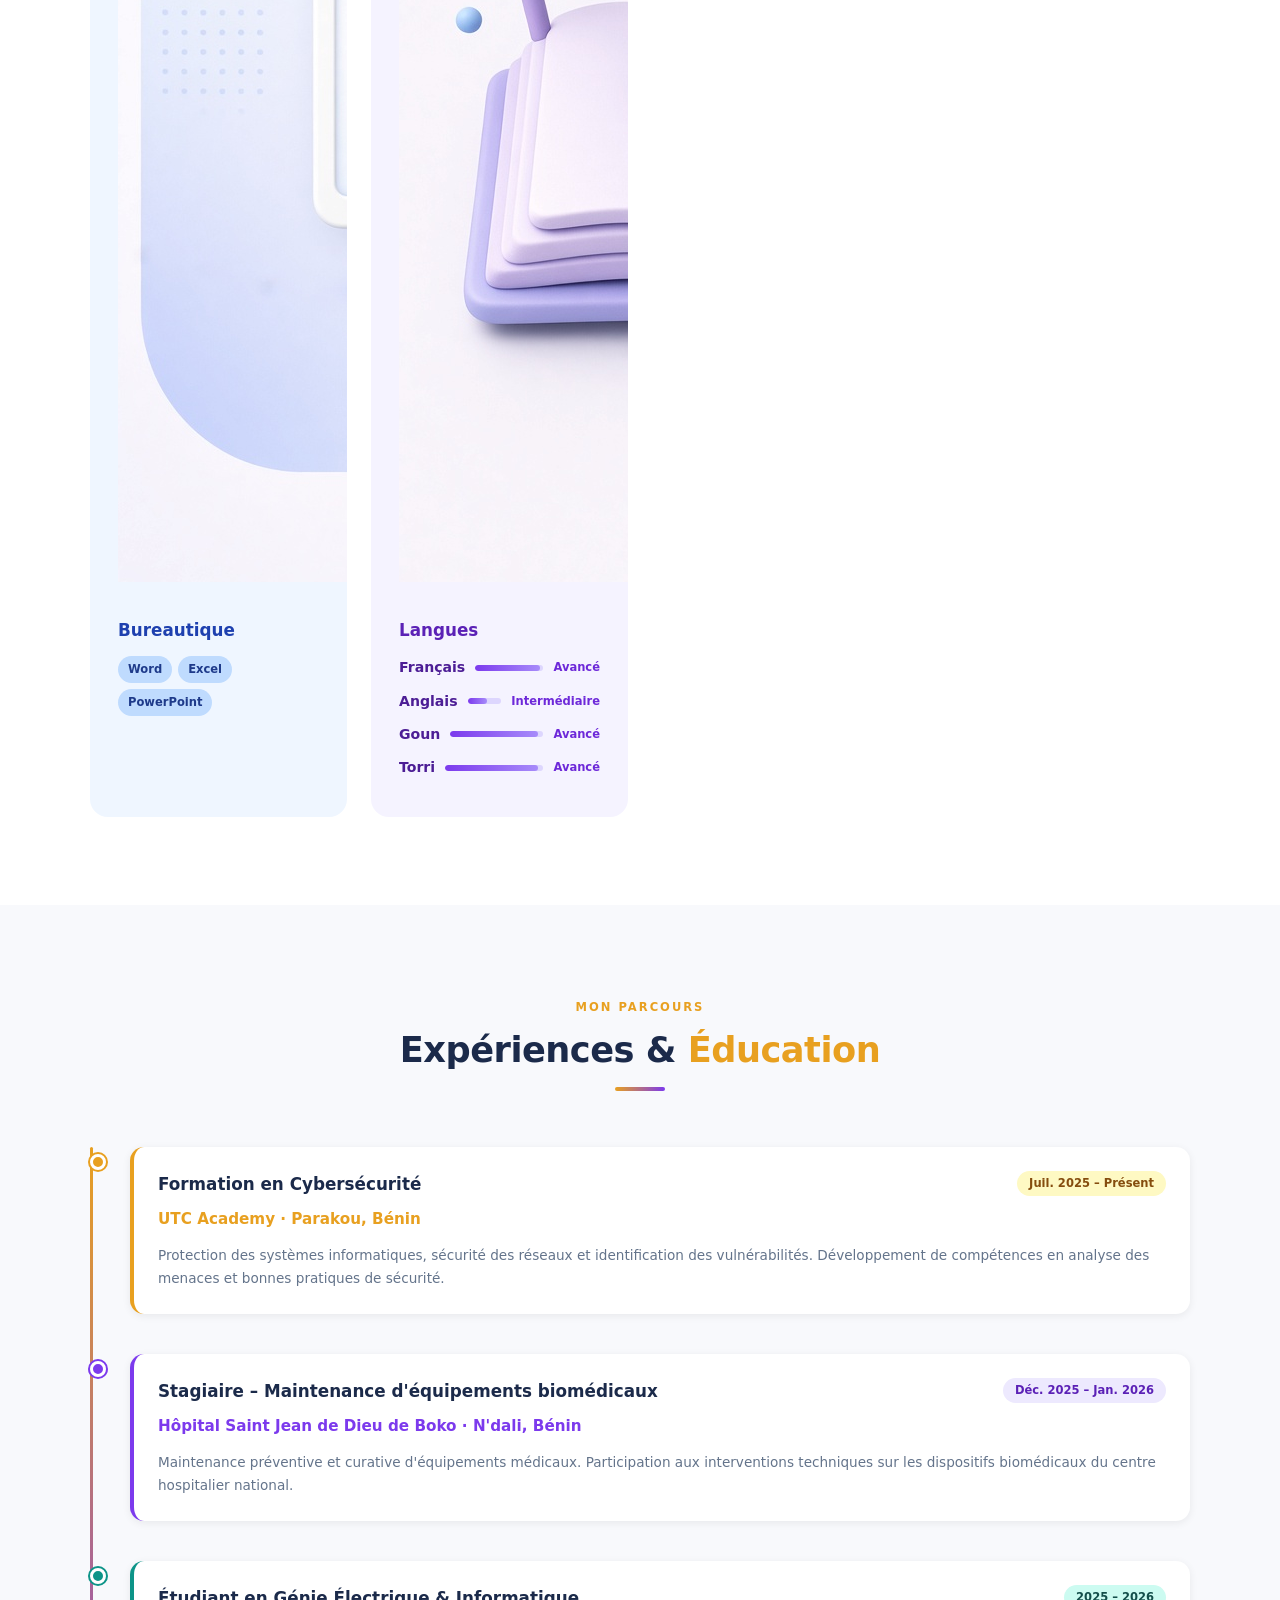
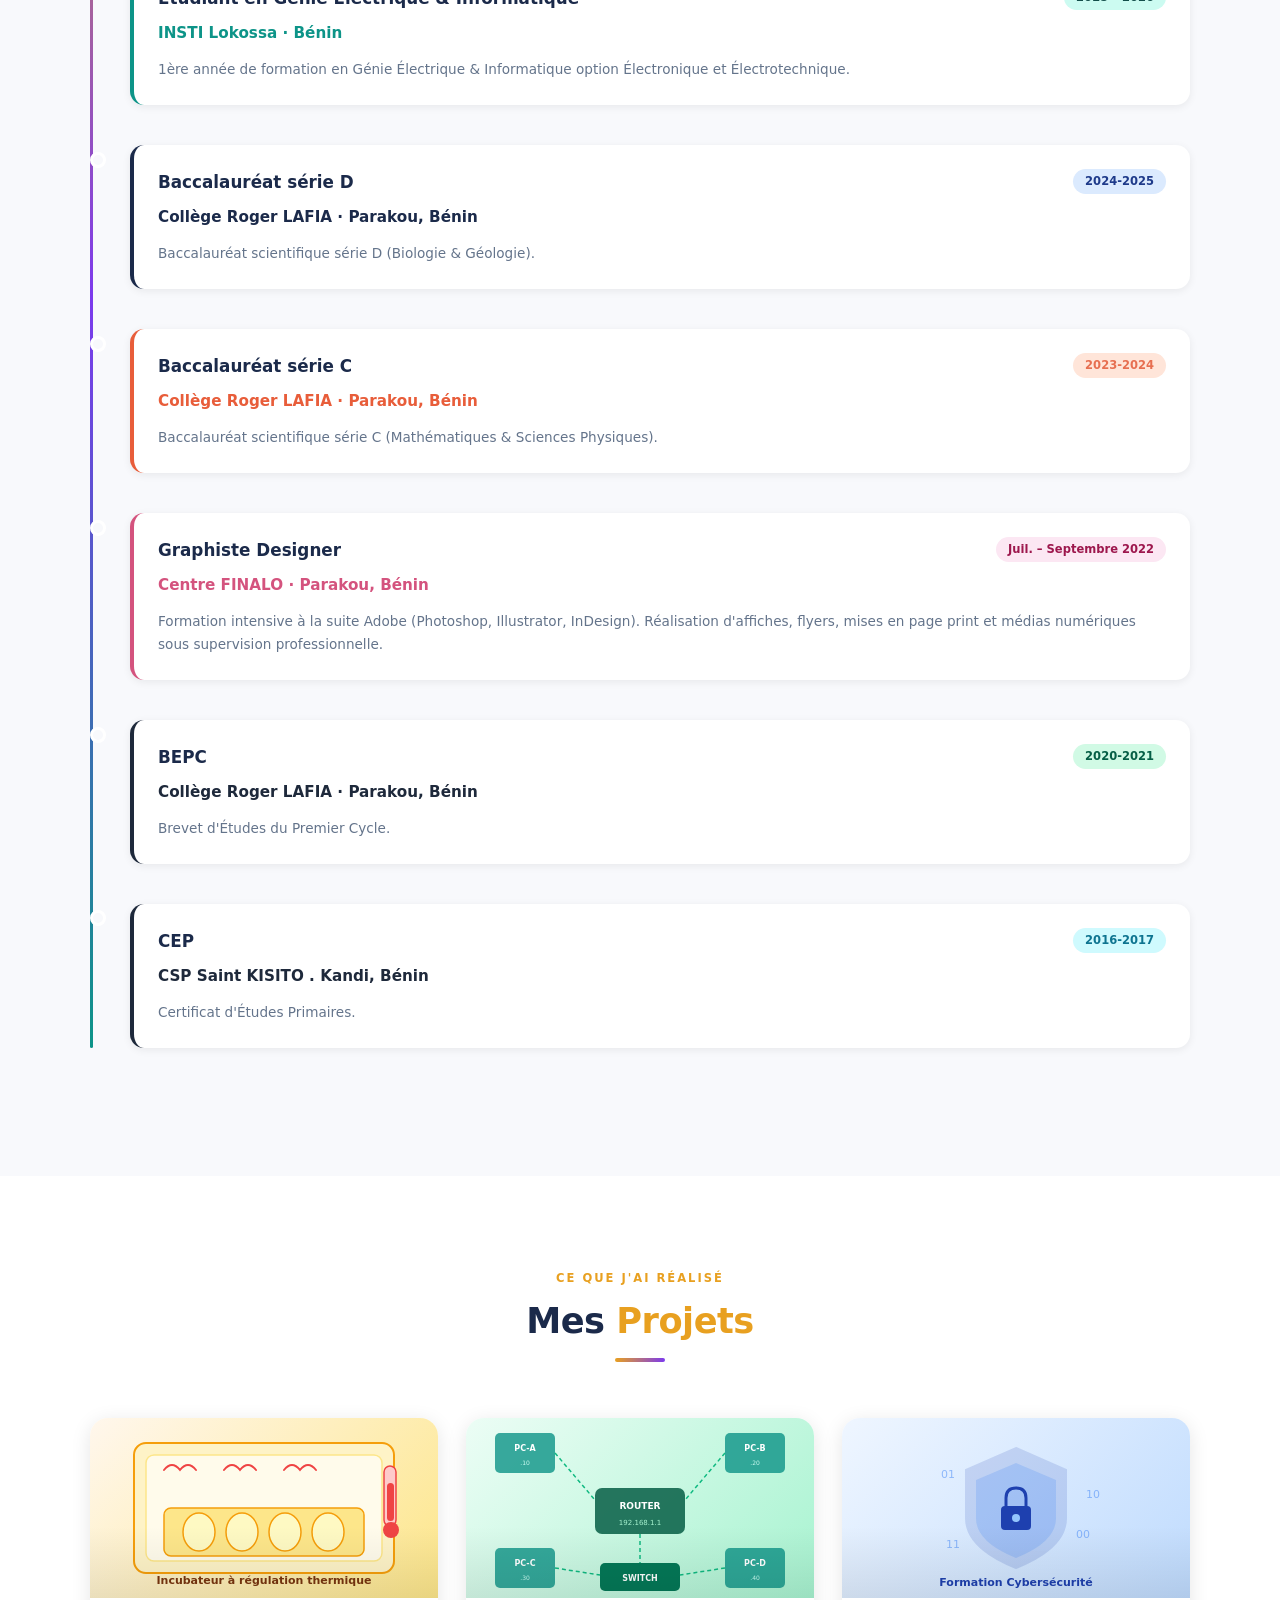
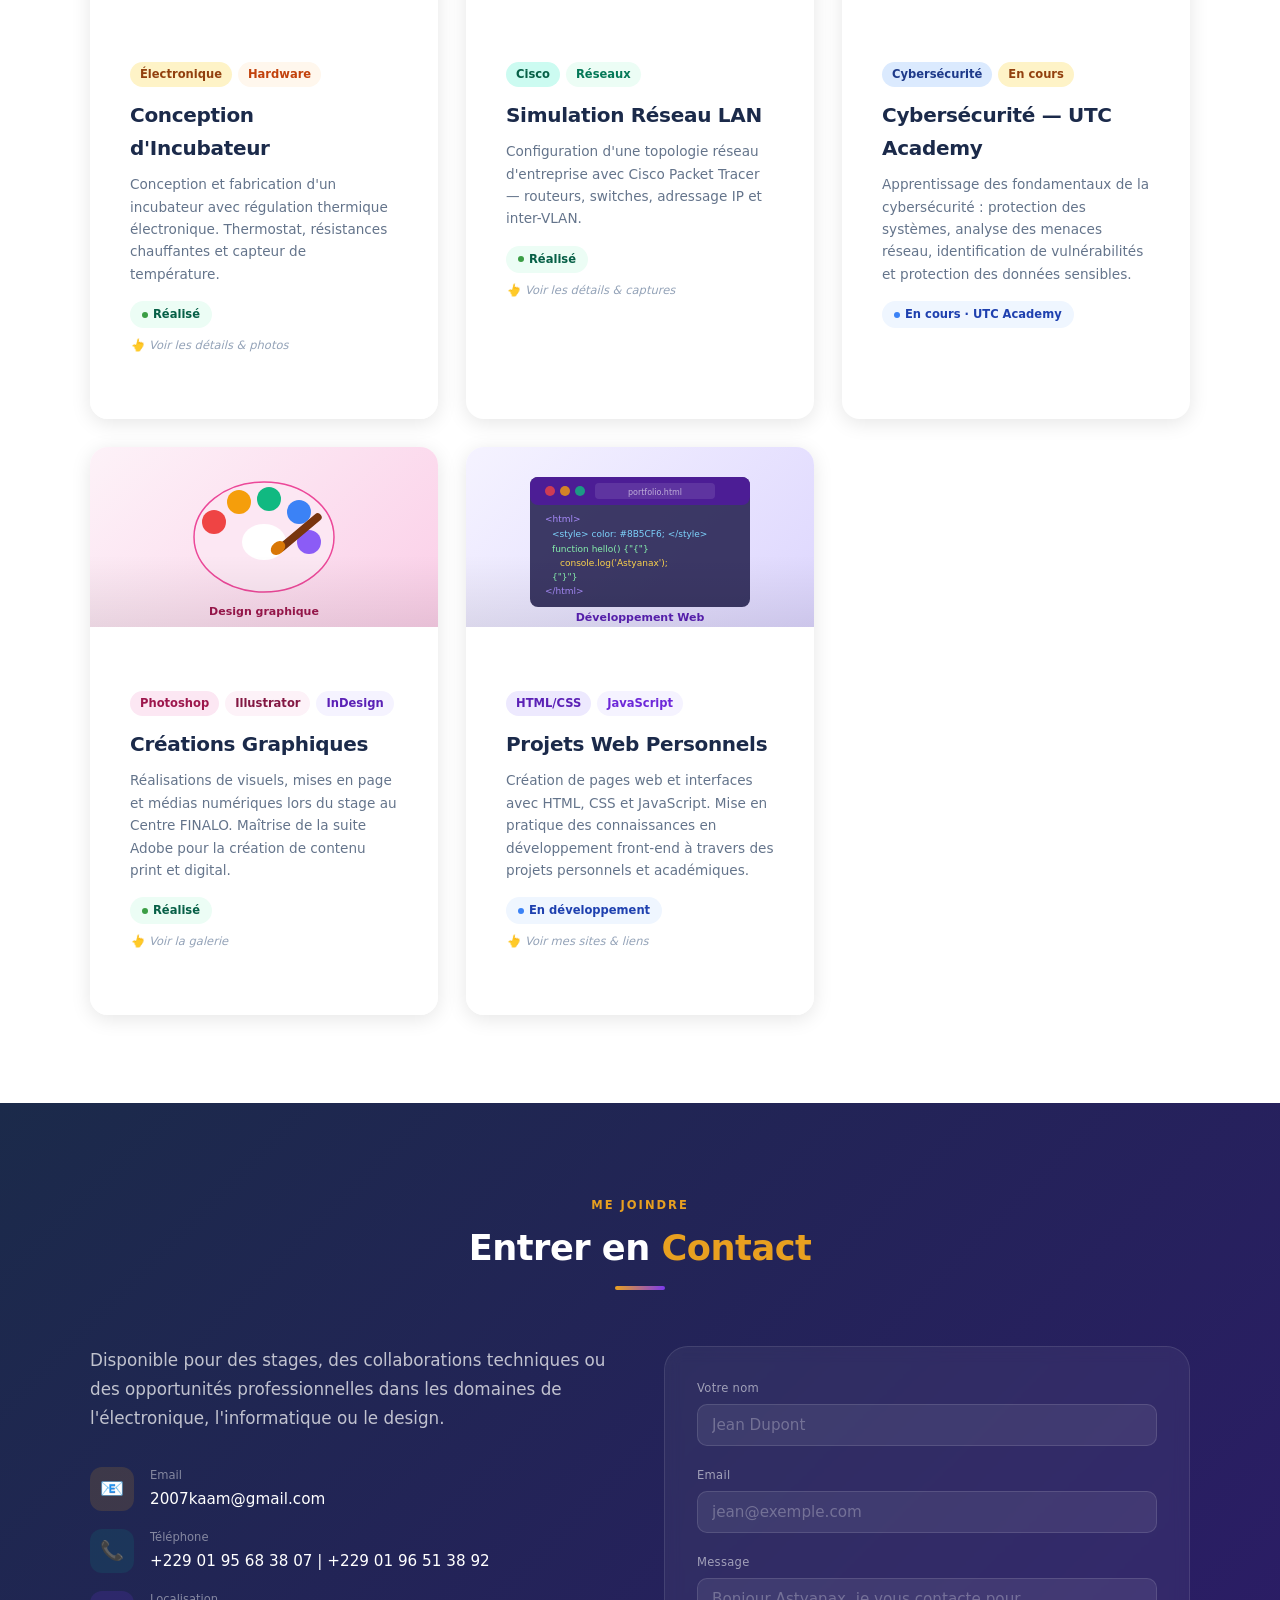
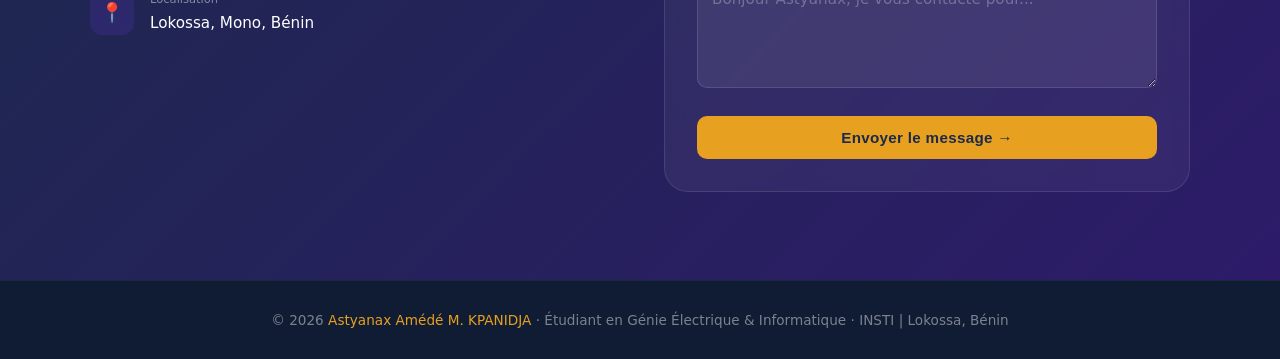
==== commit 18e5e87b: "Update index.html" ====
--- a/index.html
+++ b/index.html
@@ -74,7 +74,9 @@
     </div>
     <div class="skills-grid">
       <div class="skill-card card-dev">
-        <div class="skill-card-icon">💻</div>
+        <div class="skill-card-icon">
+          <img src="images/web.jpg" alt="Programmation et développement web" loading="lazy">
+        </div>
         <div class="skill-card-title">Programmation | Développement web</div>
         <div class="skill-tags">
           <span class="skill-tag">Python</span>
@@ -86,7 +88,9 @@
         </div>
       </div>
       <div class="skill-card card-design">
-        <div class="skill-card-icon">🎨</div>
+        <div class="skill-card-icon">
+          <img src="images/design.jpg" alt="Design Graphique" loading="lazy">
+        </div>
         <div class="skill-card-title">Design Graphique</div>
         <div class="skill-tags">
           <span class="skill-tag">Photoshop</span>
@@ -95,7 +99,9 @@
         </div>
       </div>
       <div class="skill-card card-reseau">
-        <div class="skill-card-icon">🌐</div>
+        <div class="skill-card-icon">
+          <img src="images/cyber.jpg" alt="Réseaux & Sécurité" loading="lazy">
+        </div>
         <div class="skill-card-title">Réseaux & Sécurité</div>
         <div class="skill-tags">
           <span class="skill-tag">Cisco Packet Tracer</span>
@@ -104,14 +110,18 @@
         </div>
       </div>
       <div class="skill-card card-bio">
-        <div class="skill-card-icon">🏥</div>
+        <div class="skill-card-icon">
+          <img src="images/couveuse.jpg" alt="Conception de couveuses à oeuf" loading="lazy">
+        </div>
         <div class="skill-card-title">Conception de couveuses à oeuf</div>
         <div class="skill-tags">
           <!-- <span class="skill-tag">Incubateurs/Couveuses</span> -->
         </div>
       </div>
       <div class="skill-card card-office">
-        <div class="skill-card-icon">📊</div>
+        <div class="skill-card-icon">
+          <img src="images/bureautique.jpg" alt="Bureautique" loading="lazy">
+        </div>
         <div class="skill-card-title">Bureautique</div>
         <div class="skill-tags">
           <span class="skill-tag">Word</span>
@@ -120,9 +130,11 @@
         </div>
       </div>
       <div class="skill-card card-langues">
-        <div class="skill-card-icon">🌍</div>
+        <div class="skill-card-icon">
+          <img src="images/langue.jpg" alt="Langues" loading="lazy">
+        </div>
         <div class="skill-card-title">Langues</div>
-        <div class="lang-row">
+        <div class="lang-row"> 
           <span class="lang-name">Français</span>
           <div class="lang-bar"><div class="lang-fill" style="width:95%"></div></div>
           <span class="lang-level">Avancé</span>
@@ -608,4 +620,4 @@
 <script src="https://cdn.jsdelivr.net/npm/@emailjs/browser@4/dist/email.min.js"></script>
 
 </body>
-</html>+</html>
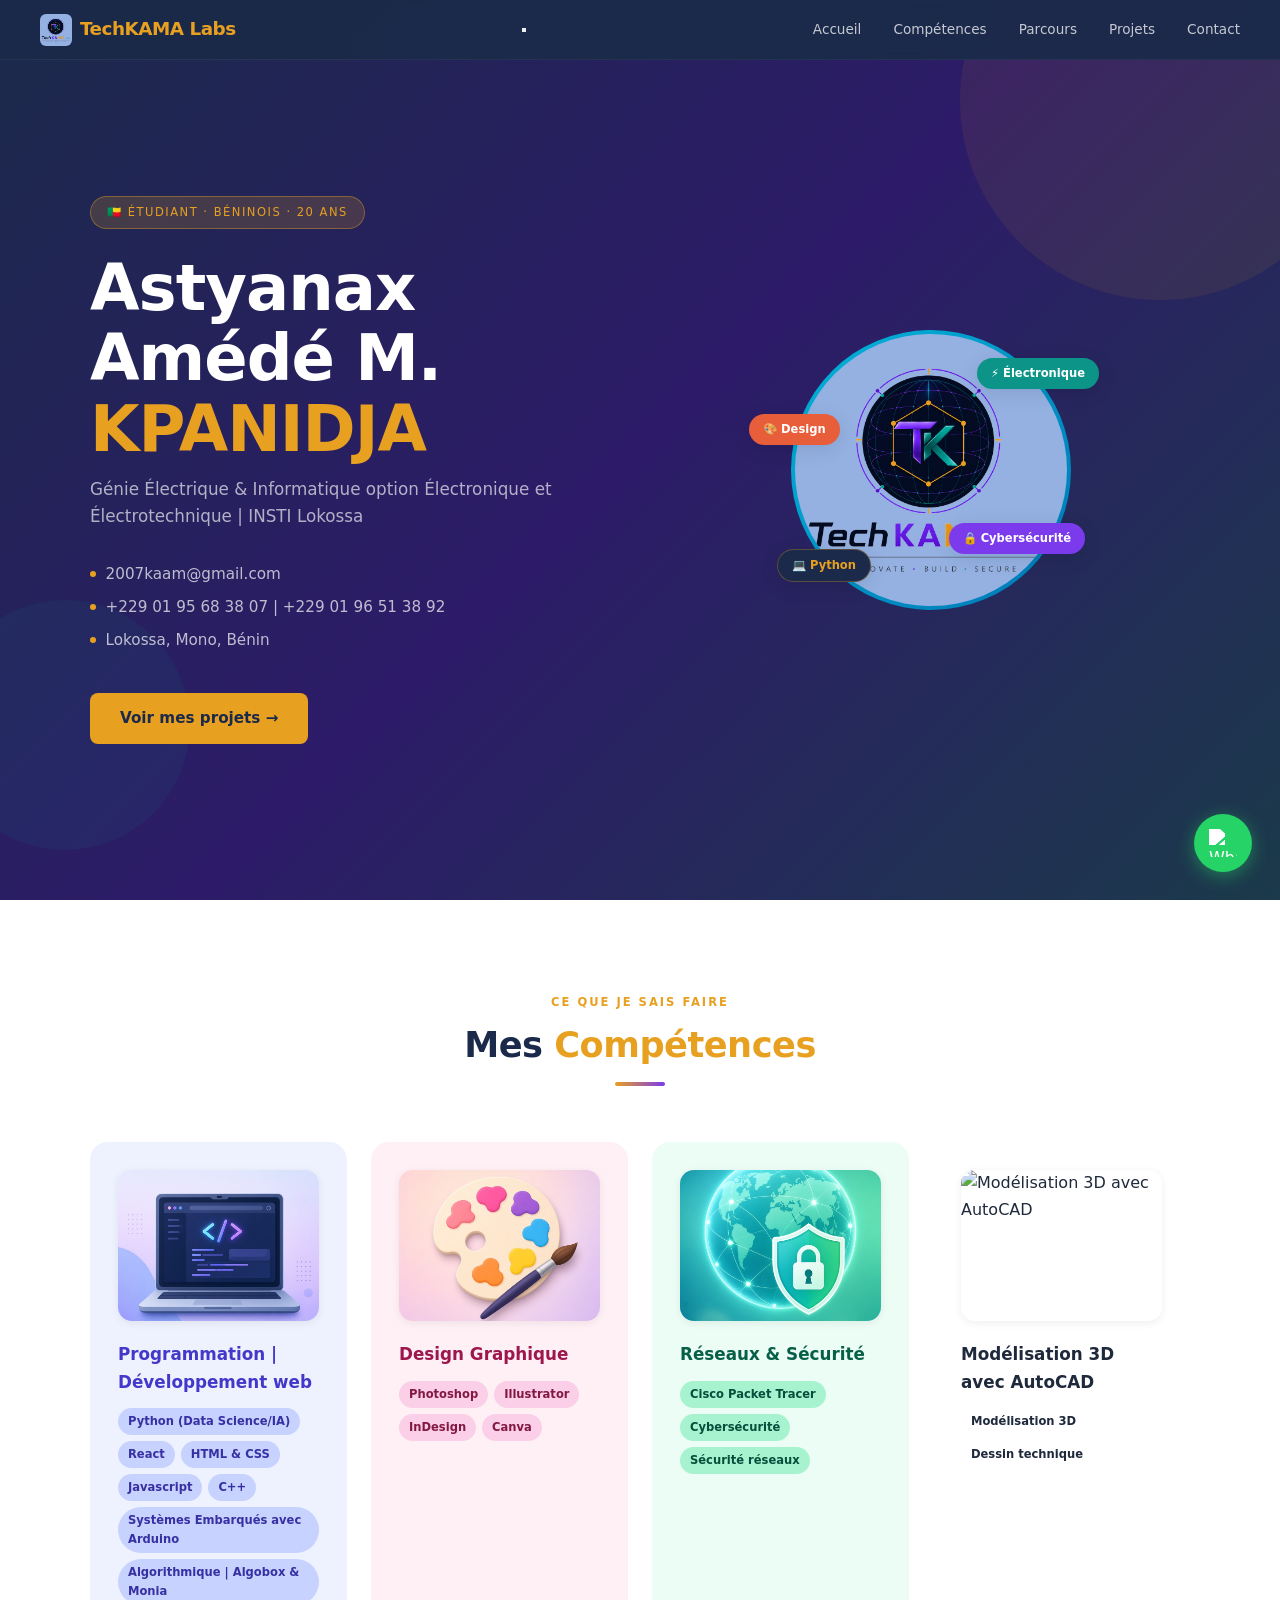
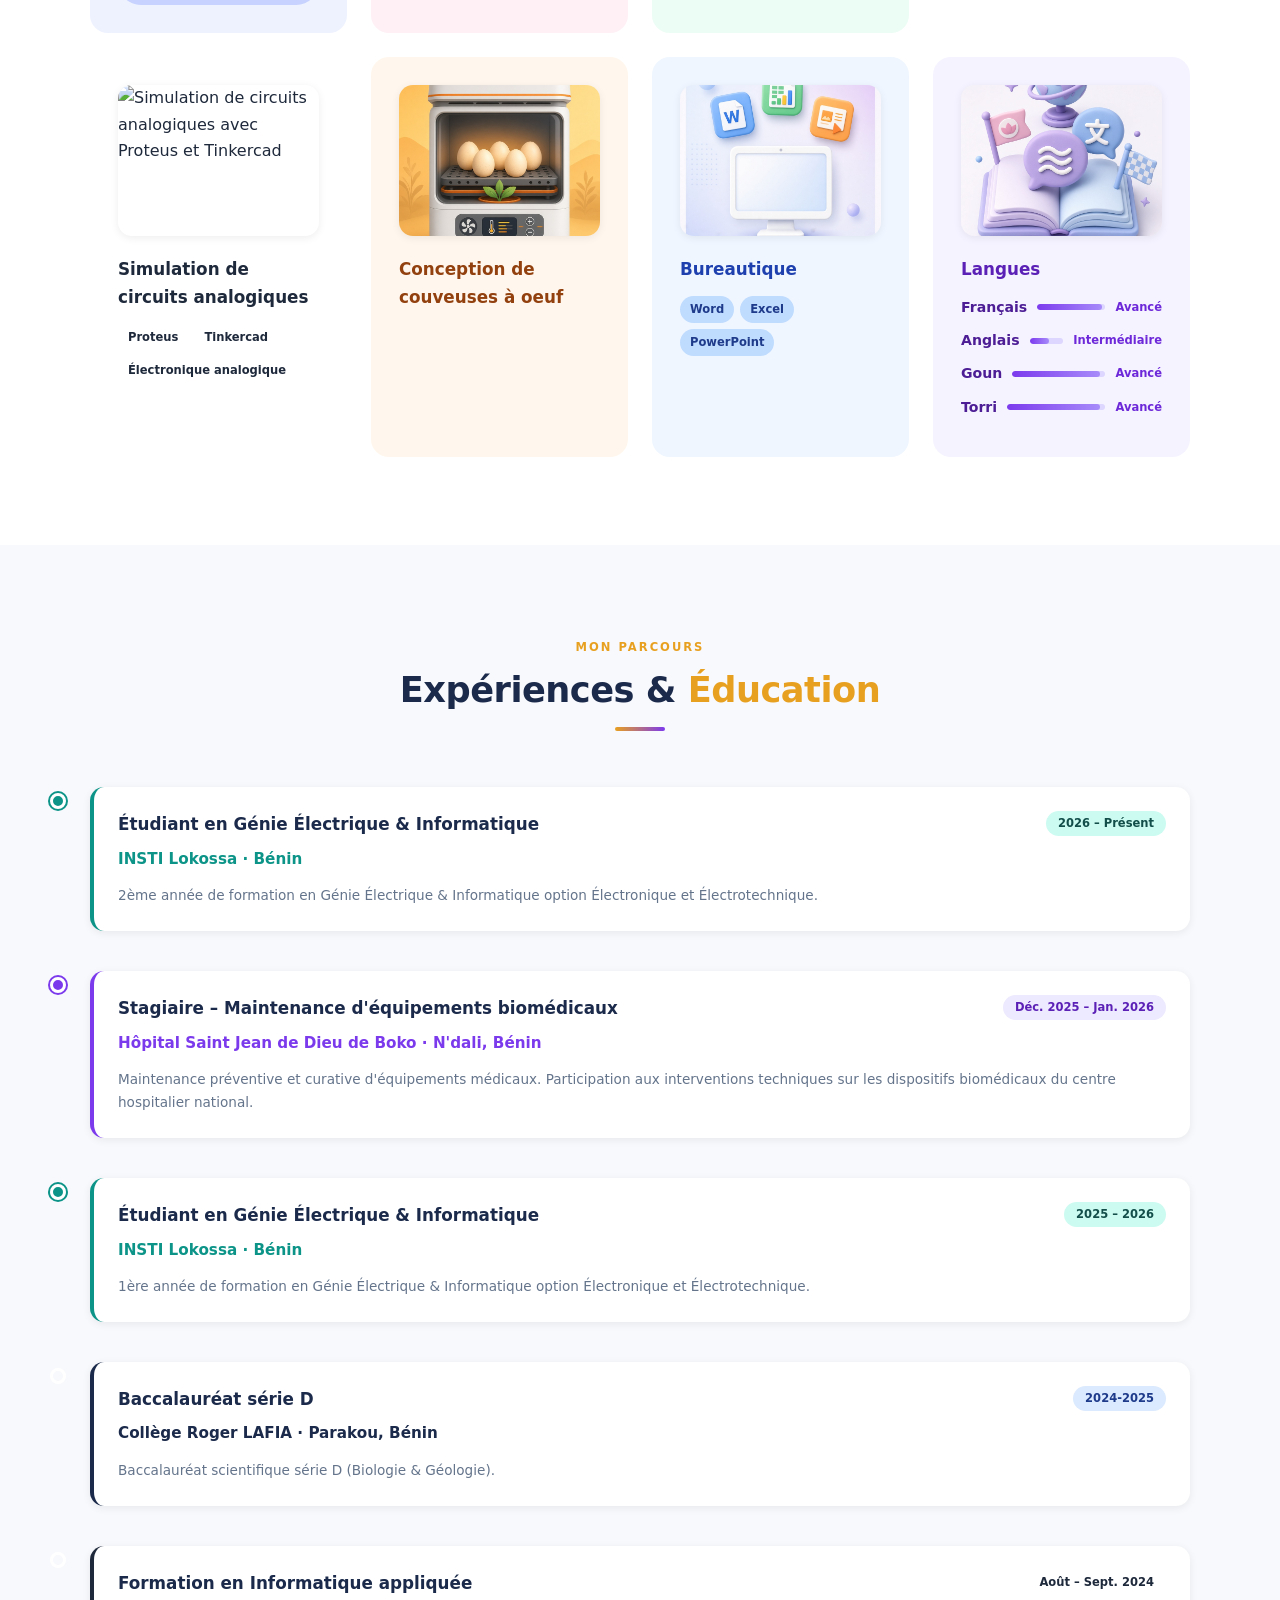
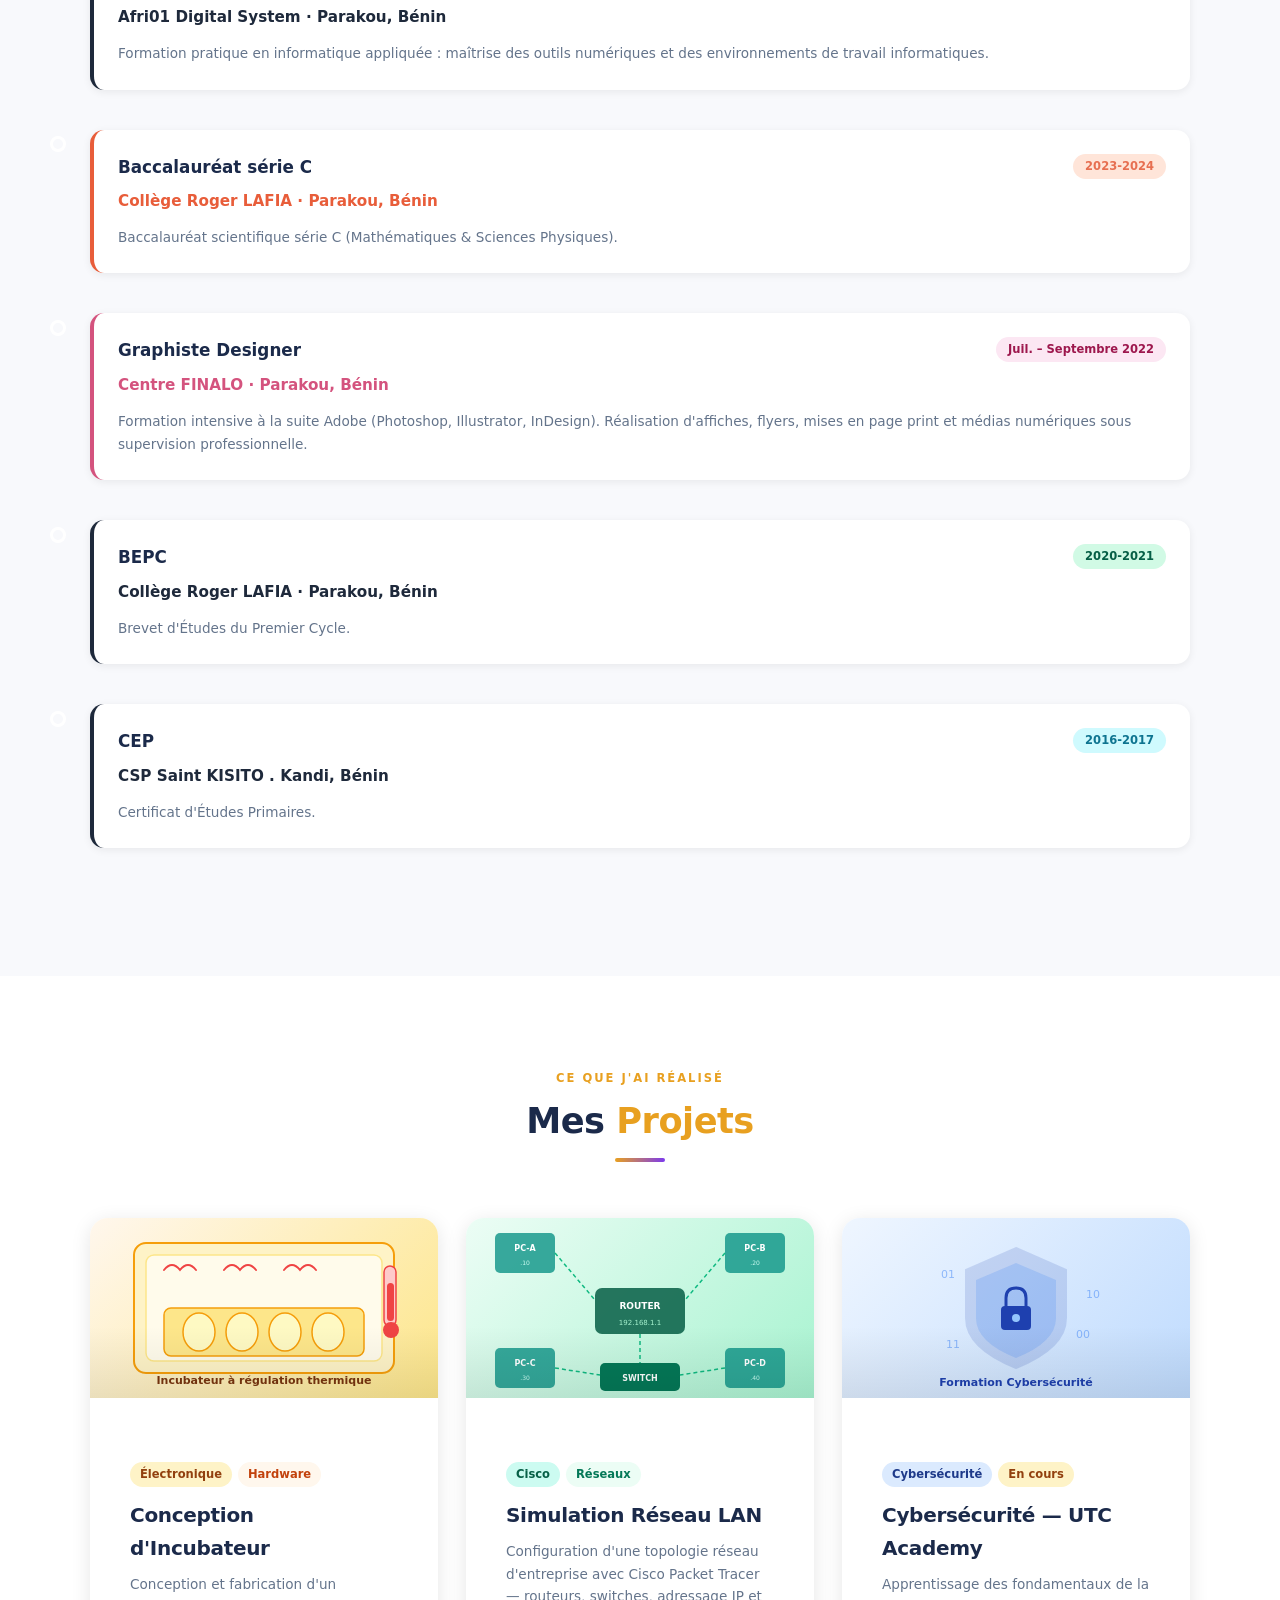
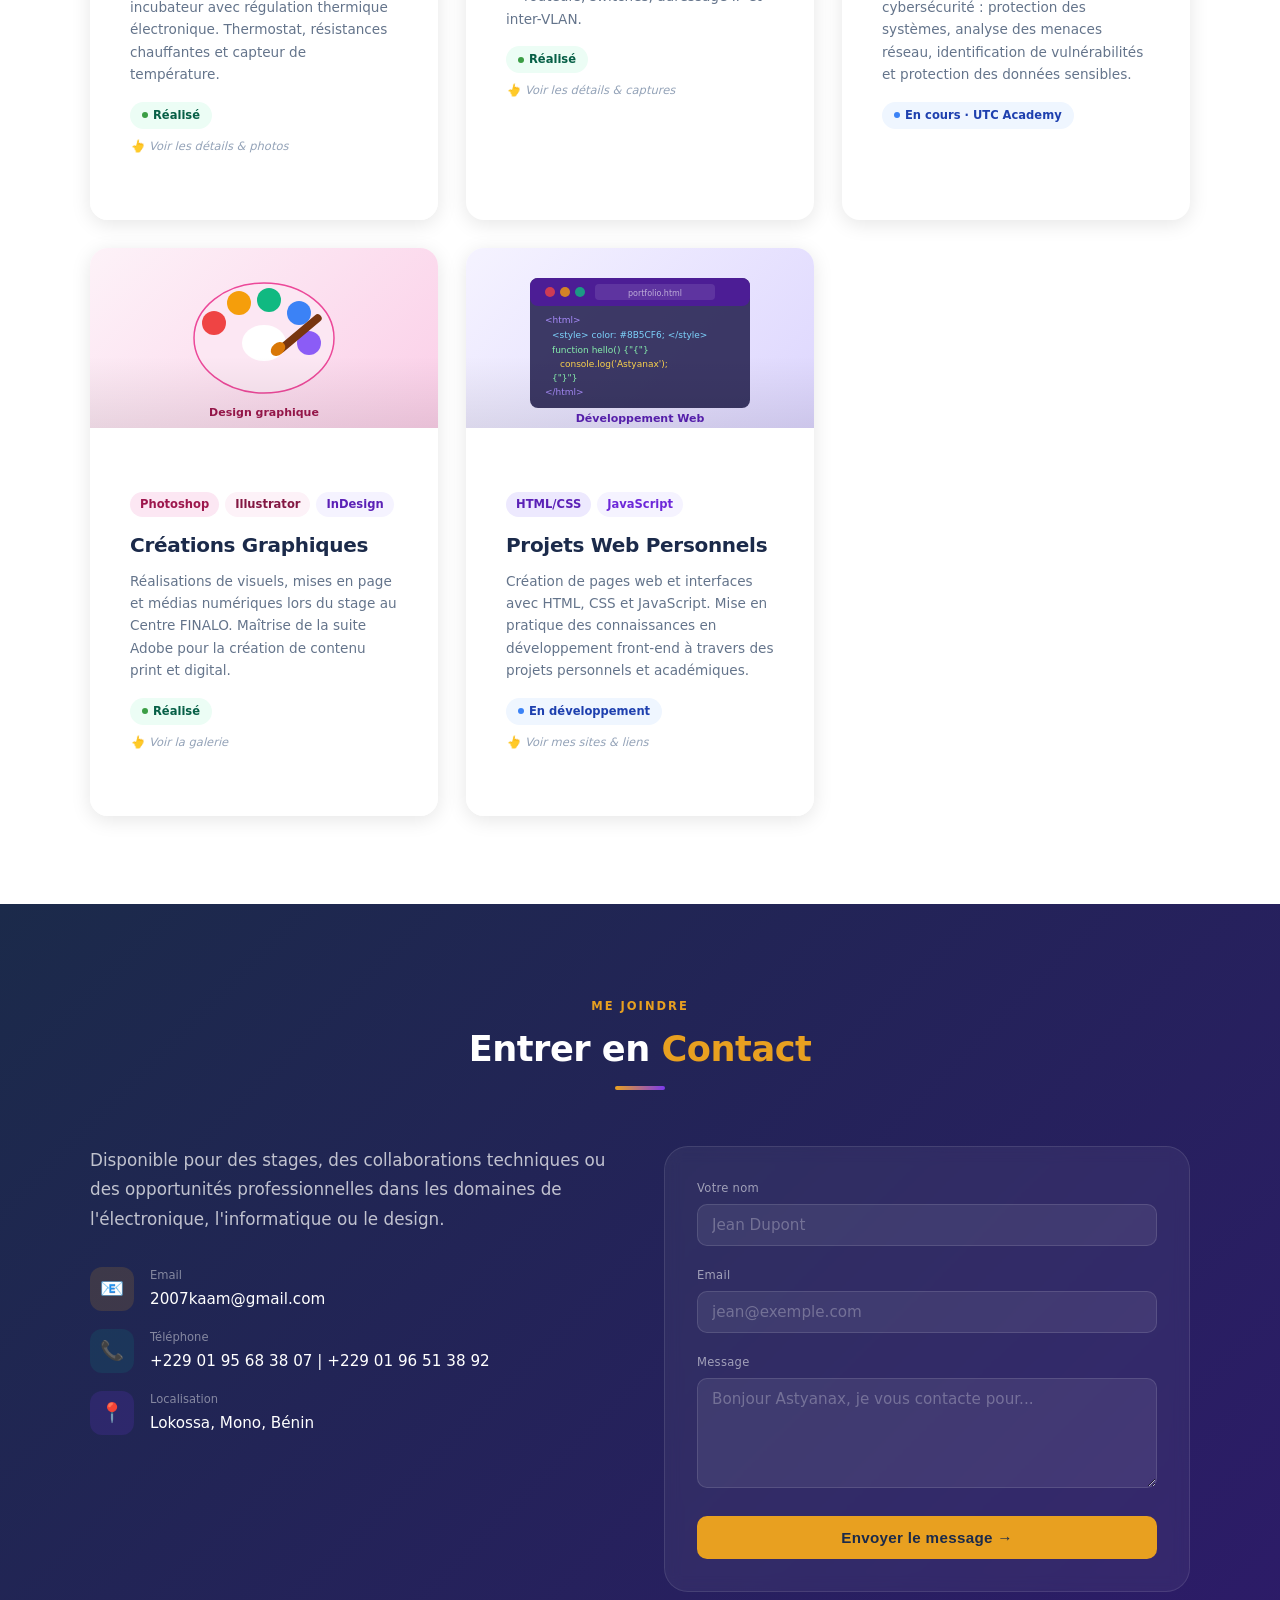
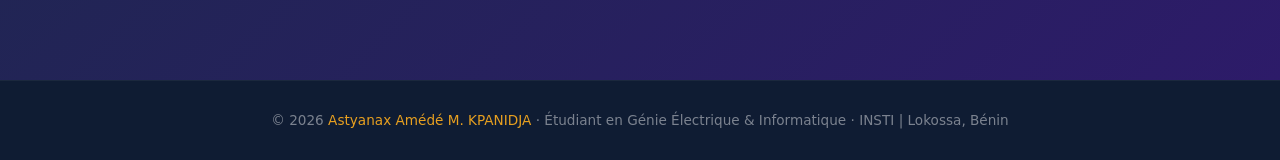
==== commit 0eb45fc8: "Update index.html" ====
--- a/index.html
+++ b/index.html
@@ -79,12 +79,13 @@
         </div>
         <div class="skill-card-title">Programmation | Développement web</div>
         <div class="skill-tags">
-          <span class="skill-tag">Python</span>
+          <span class="skill-tag">Python (Data Science/IA)</span>
+          <span class="skill-tag">React</span>
           <span class="skill-tag">HTML & CSS</span>
           <span class="skill-tag">Javascript</span>
           <span class="skill-tag">C++</span>
-          <span class="skill-tag">React</span>
-          <span class="skill-tag">Algorithmique | Algobox</span>
+          <span class="skill-tag">Systèmes Embarqués avec Arduino</span>
+          <span class="skill-tag">Algorithmique | Algobox & Monia</span>
         </div>
       </div>
       <div class="skill-card card-design">
@@ -96,6 +97,7 @@
           <span class="skill-tag">Photoshop</span>
           <span class="skill-tag">Illustrator</span>
           <span class="skill-tag">InDesign</span>
+          <span class="skill-tag">Canva</span>
         </div>
       </div>
       <div class="skill-card card-reseau">
@@ -109,6 +111,27 @@
           <span class="skill-tag">Sécurité réseaux</span>
         </div>
       </div>
+      <div class="skill-card card-cao">
+        <div class="skill-card-icon">
+          <img src="images/autocad.jpg" alt="Modélisation 3D avec AutoCAD" loading="lazy">
+        </div>
+        <div class="skill-card-title">Modélisation 3D avec AutoCAD</div>
+        <div class="skill-tags">
+          <span class="skill-tag">Modélisation 3D</span>
+          <span class="skill-tag">Dessin technique</span>
+        </div>
+      </div>
+      <div class="skill-card card-circuit">
+        <div class="skill-card-icon">
+          <img src="images/circuits.jpg" alt="Simulation de circuits analogiques avec Proteus et Tinkercad" loading="lazy">
+        </div>
+        <div class="skill-card-title">Simulation de circuits analogiques</div>
+        <div class="skill-tags">
+          <span class="skill-tag">Proteus</span>
+          <span class="skill-tag">Tinkercad</span>
+          <span class="skill-tag">Électronique analogique</span>
+        </div>
+      </div>
       <div class="skill-card card-bio">
         <div class="skill-card-icon">
           <img src="images/couveuse.jpg" alt="Conception de couveuses à oeuf" loading="lazy">
@@ -162,22 +185,21 @@
 <!-- EXPÉRIENCES + ÉDUCATION -->
 <section id="experiences">
   <div class="container">
-    <div class="section-header">
-      <div class="section-tag">Mon parcours</div>
-      <h2 class="section-title">Expériences & <span>Éducation</span></h2>
-      <div class="divider"></div>
-    </div>
-
-    <div class="timeline">
-      <div class="timeline-item">
-        <div class="timeline-dot tl-dot-gold"></div>
-        <div class="timeline-card tl-gold">
-          <div class="tl-header">
-            <div class="tl-title">Formation en Cybersécurité</div>
-            <div class="tl-date tl-date-gold">Juil. 2025 – Présent</div>
-          </div>
-          <div class="tl-org tl-org-gold">UTC Academy · Parakou, Bénin</div>
-          <p class="tl-desc">Protection des systèmes informatiques, sécurité des réseaux et identification des vulnérabilités. Développement de compétences en analyse des menaces et bonnes pratiques de sécurité.</p>
+      <div class="section-header">
+        <div class="section-tag">Mon parcours</div>
+        <h2 class="section-title">Expériences & <span>Éducation</span></h2>
+        <div class="divider"></div>
+      </div>
+
+      <div class="timeline-item">
+        <div class="timeline-dot tl-dot-teal"></div>
+        <div class="timeline-card tl-teal">
+          <div class="tl-header">
+            <div class="tl-title">Étudiant en Génie Électrique & Informatique</div>
+            <div class="tl-date tl-date-teal">2026 – Présent</div>
+          </div>
+          <div class="tl-org tl-org-teal">INSTI Lokossa · Bénin</div>
+          <p class="tl-desc">2ème année de formation en Génie Électrique & Informatique option Électronique et Électrotechnique.</p>
         </div>
       </div>
 
@@ -216,6 +238,18 @@
           <p class="tl-desc">Baccalauréat scientifique série D (Biologie & Géologie).</p>
         </div>
       </div>
+      
+      <div class="timeline-item">
+        <div class="timeline-dot tl-dot-indigo"></div>
+        <div class="timeline-card tl-indigo">
+          <div class="tl-header">
+            <div class="tl-title">Formation en Informatique appliquée</div>
+            <div class="tl-date tl-date-indigo">Août – Sept. 2024</div>
+          </div>
+          <div class="tl-org tl-org-indigo">Afri01 Digital System · Parakou, Bénin</div>
+          <p class="tl-desc">Formation pratique en informatique appliquée : maîtrise des outils numériques et des environnements de travail informatiques.</p>
+        </div>
+      </div>
 
       <div class="timeline-item">
         <div class="timeline-dot tl-dot-coral"></div>
@@ -264,8 +298,6 @@
           <p class="tl-desc">Certificat d'Études Primaires.</p>
         </div>
       </div>
-
-    </div>
   </div>
 </section>
 
--- a/styles.css
+++ b/styles.css
@@ -332,7 +332,33 @@
 .skill-card:hover { transform: translateY(-5px); box-shadow: var(--shadow-lg); }
 .skill-card:hover::before { opacity: 1; }
 
-.skill-card-icon  { font-size: 2.5rem; margin-bottom: 1rem; display: block; }
+.skill-card-icon {
+  width: 100%;
+  aspect-ratio: 4 / 3;            /* même hauteur pour toutes les cartes */
+  border-radius: var(--radius-md);
+  overflow: hidden;
+  margin-bottom: 1.25rem;
+  box-shadow: var(--shadow-sm);
+}
+.skill-card-icon img {
+  width: 100%;
+  height: 100%;
+  object-fit: cover;              /* remplit l'espace sans déformer */
+  object-position: center;
+  display: block;
+  transition: transform var(--transition-slow);
+}
+.skill-card:hover .skill-card-icon img { transform: scale(1.05); }
+
+/* Recadrage : tes images sont en portrait, on centre sur le sujet */
+.card-dev    .skill-card-icon img { object-position: center 54%; }
+.card-design .skill-card-icon img { object-position: center 50%; }
+.card-reseau .skill-card-icon img { object-position: center 55%; }
+.card-bio    .skill-card-icon img { object-position: center 55%; }
+.card-office .skill-card-icon img { object-position: center 50%; }
+.card-langues .skill-card-icon img { object-position: center 55%; }
+
+
 .skill-card-title { font-size: var(--text-lg); font-weight: 700; margin-bottom: 0.75rem; }
 .skill-tags { display: flex; flex-wrap: wrap; gap: 6px; }
 .skill-tag  { font-size: var(--text-xs); padding: 4px 10px; border-radius: var(--radius-full); font-weight: 600; transition: transform var(--transition-fast); }
@@ -873,4 +899,4 @@
 
   .project-meta { flex-direction: column; }
   .meta-item    { width: 100%; }
-}+}
